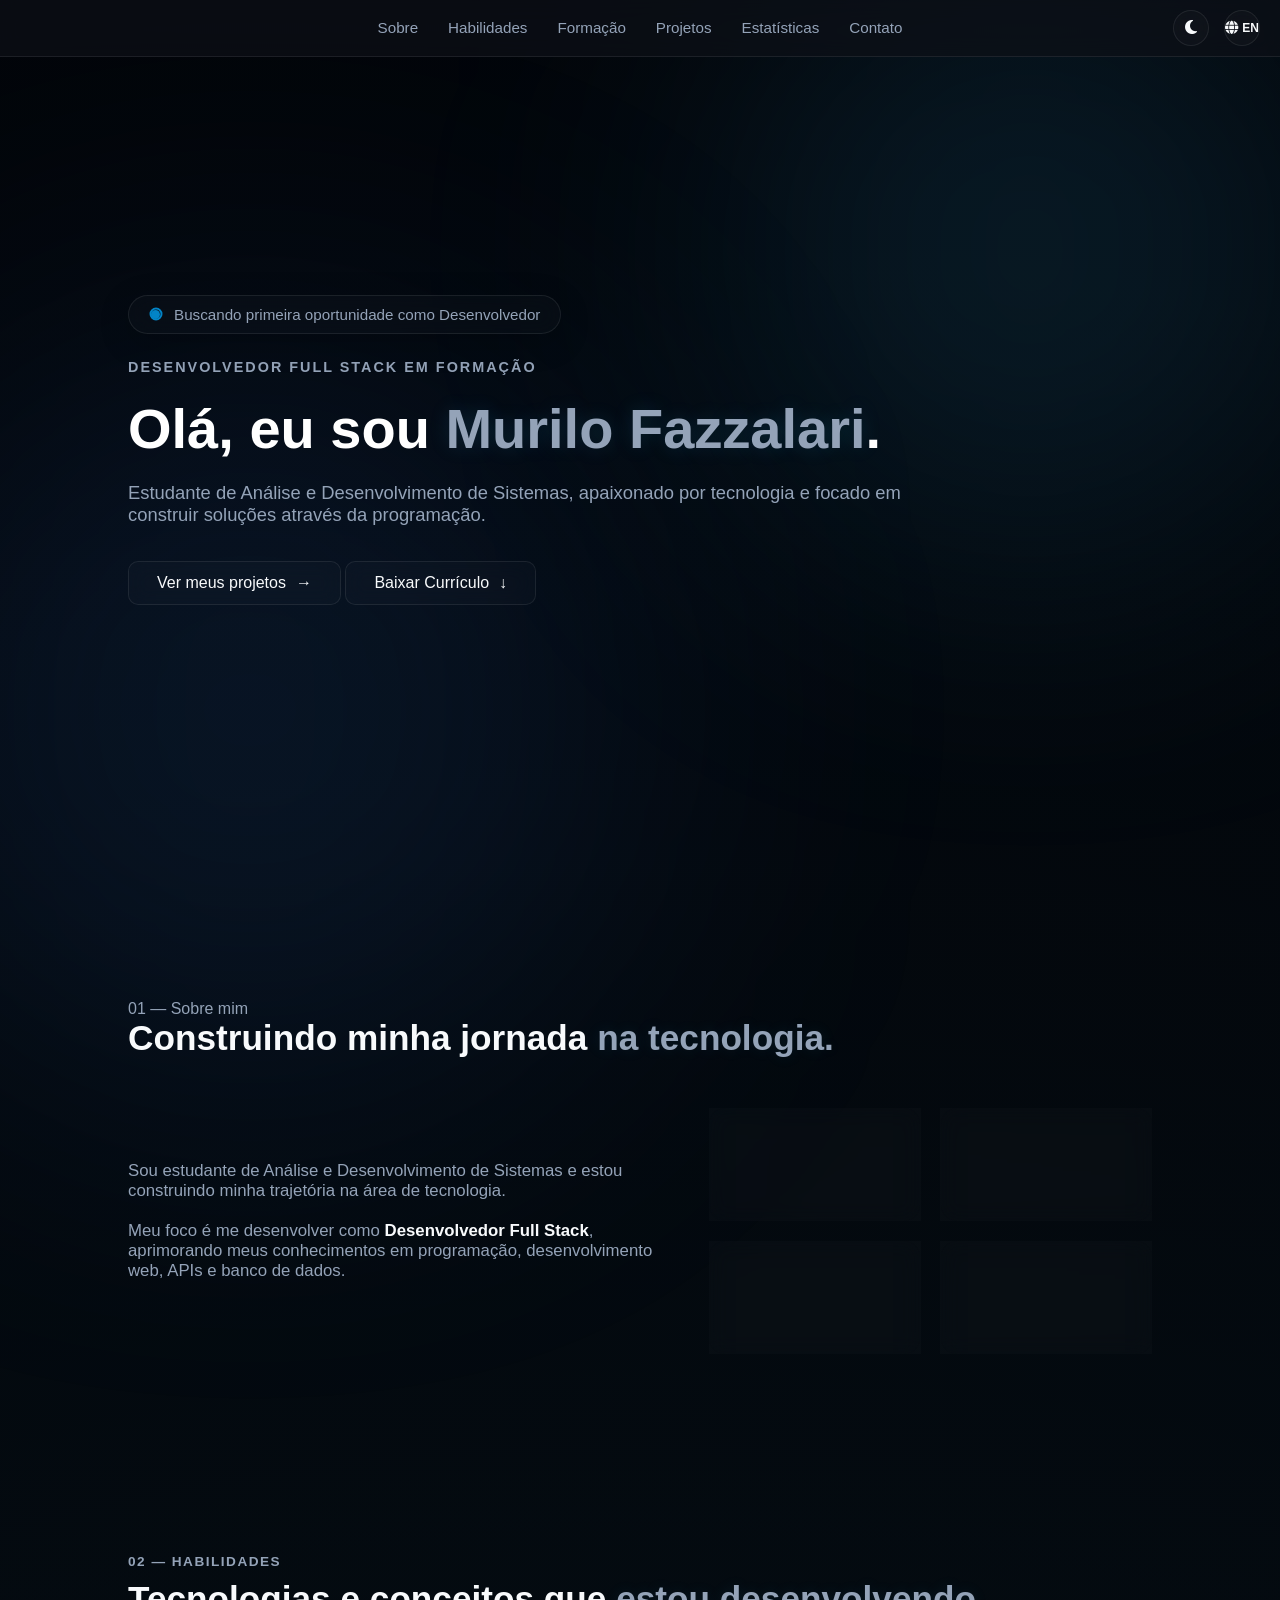
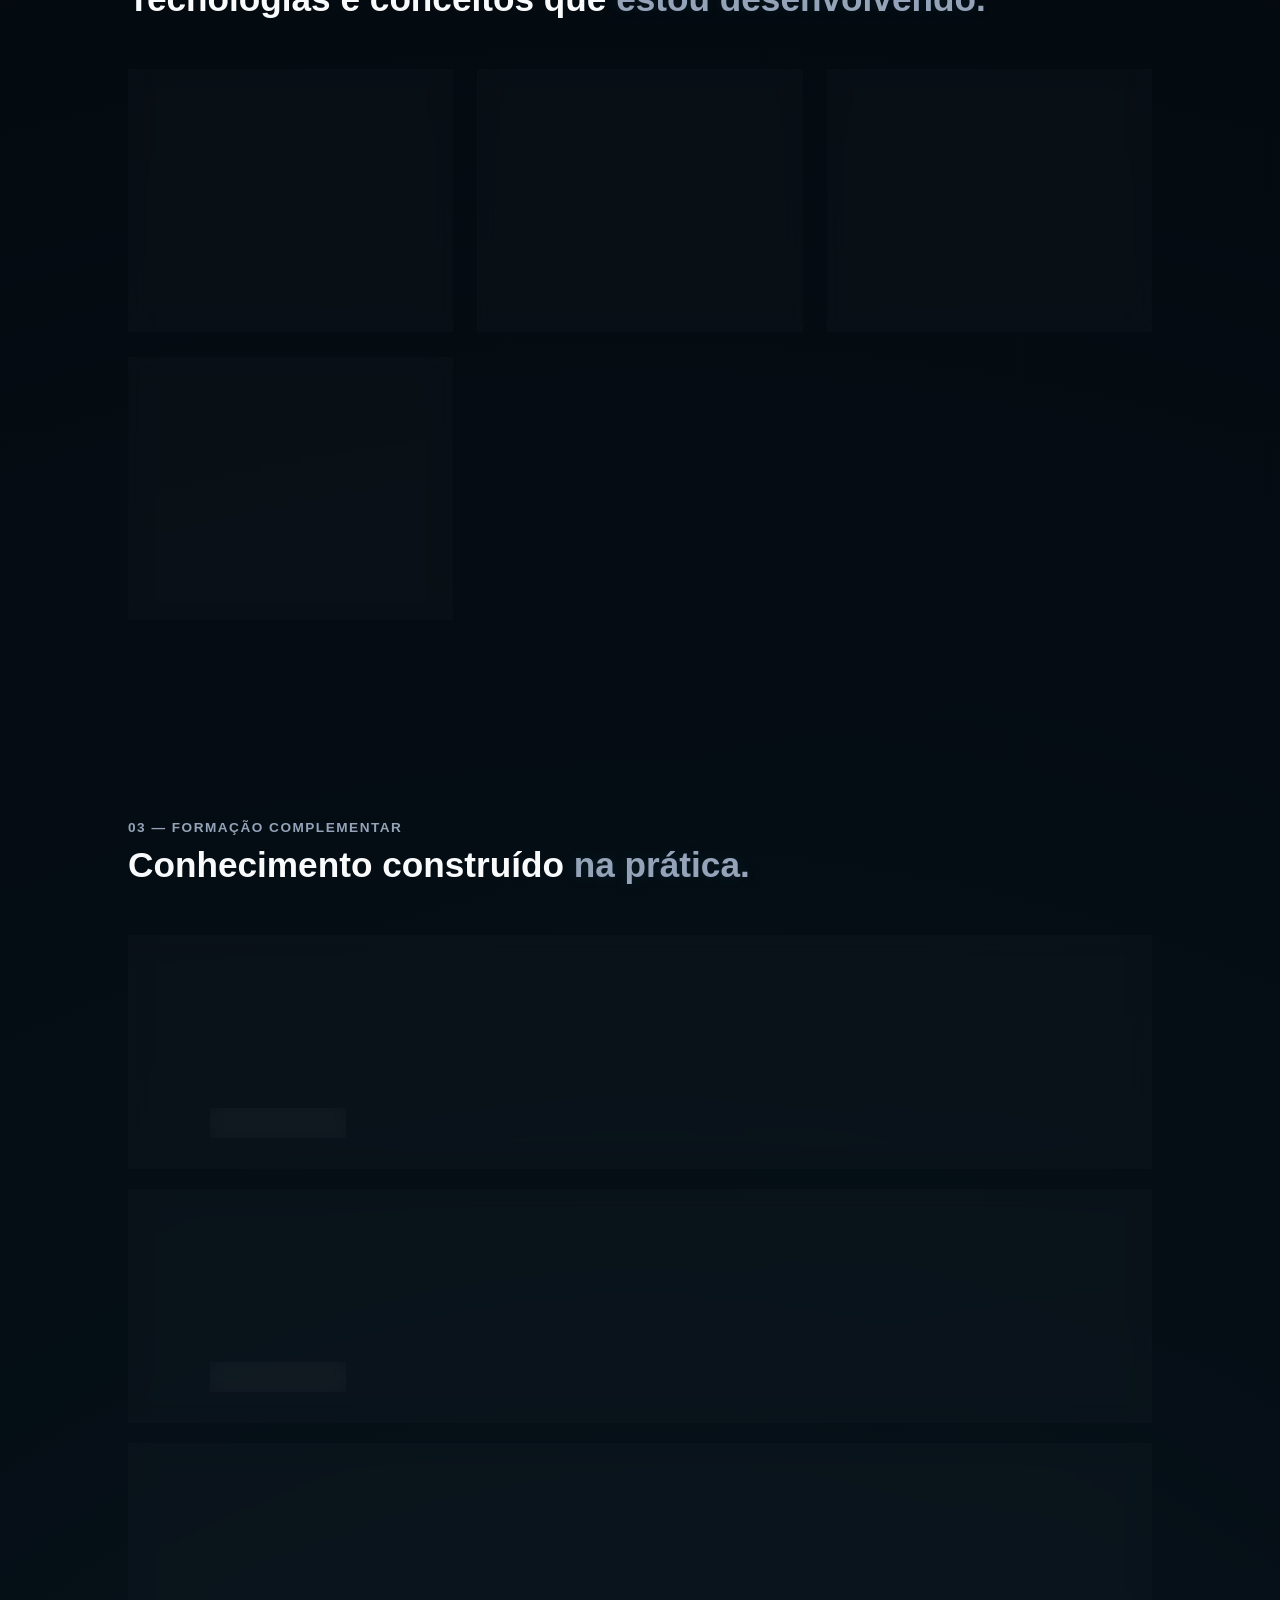
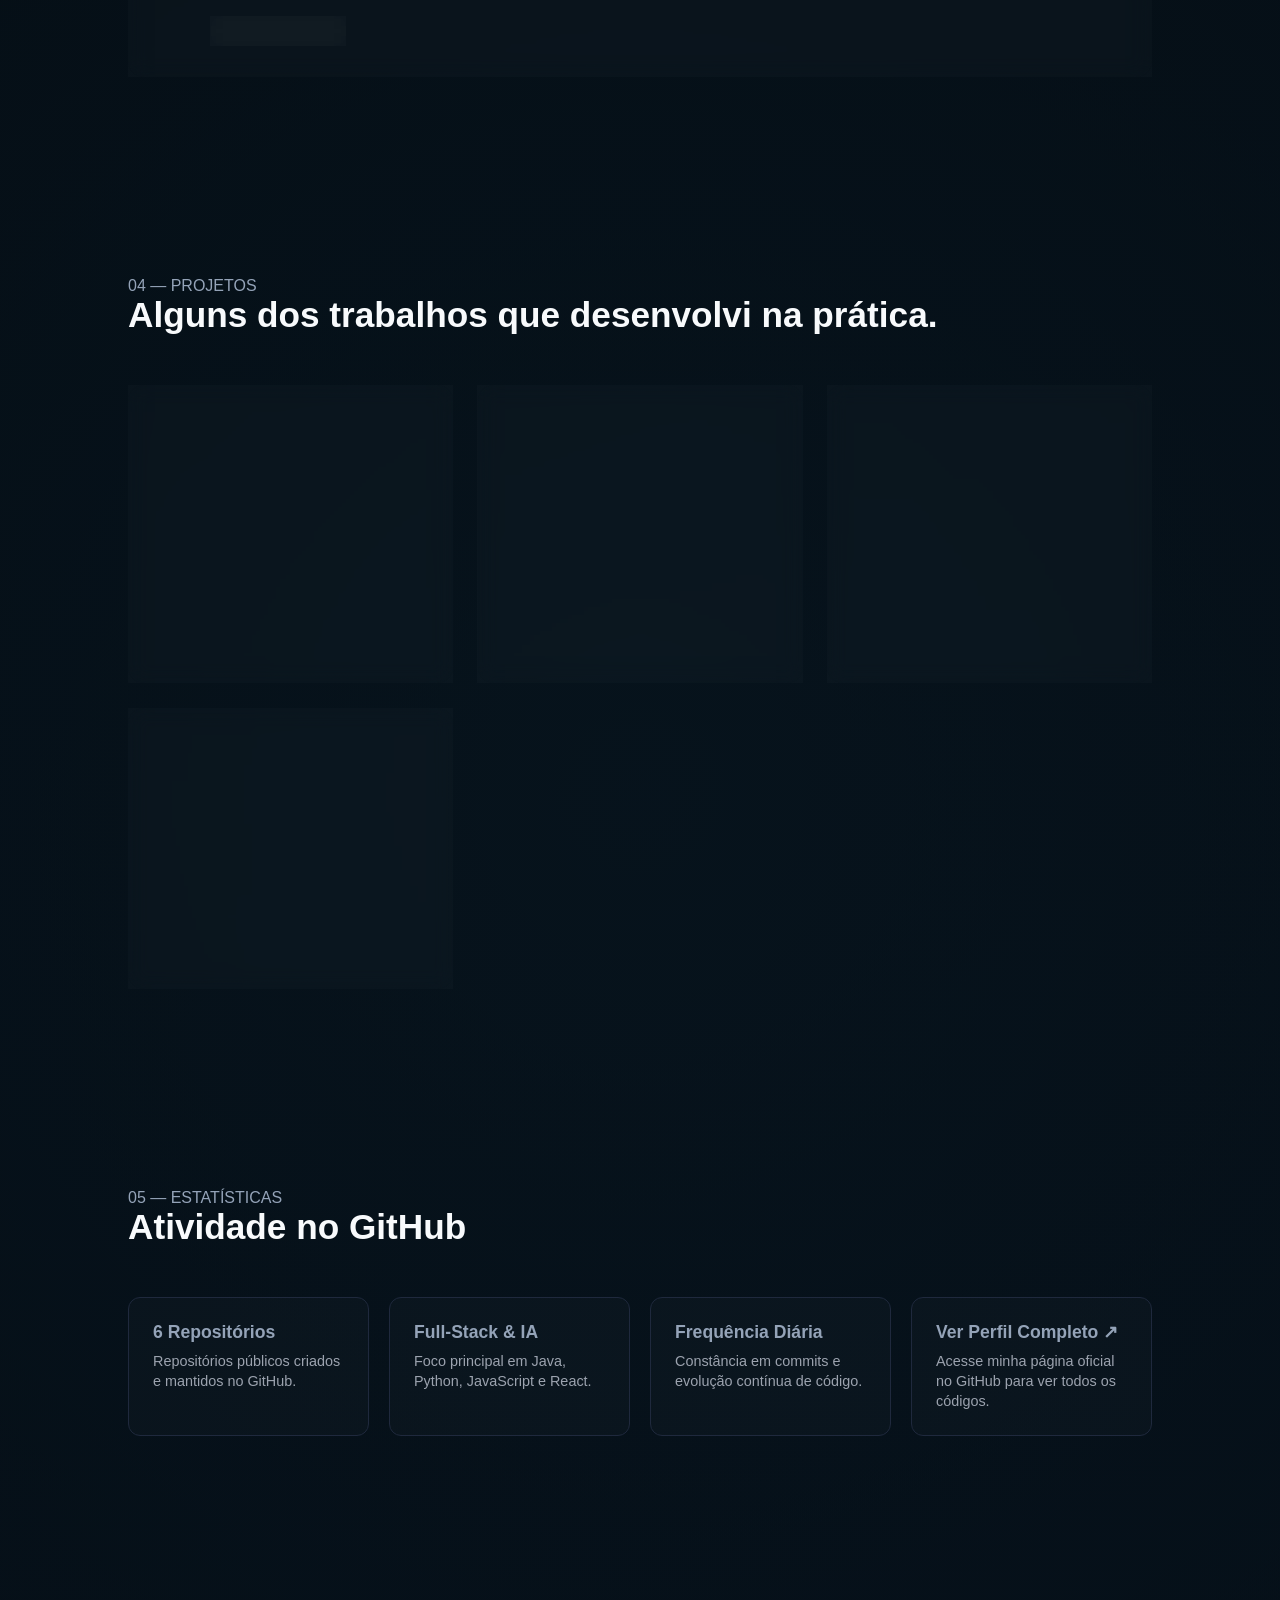
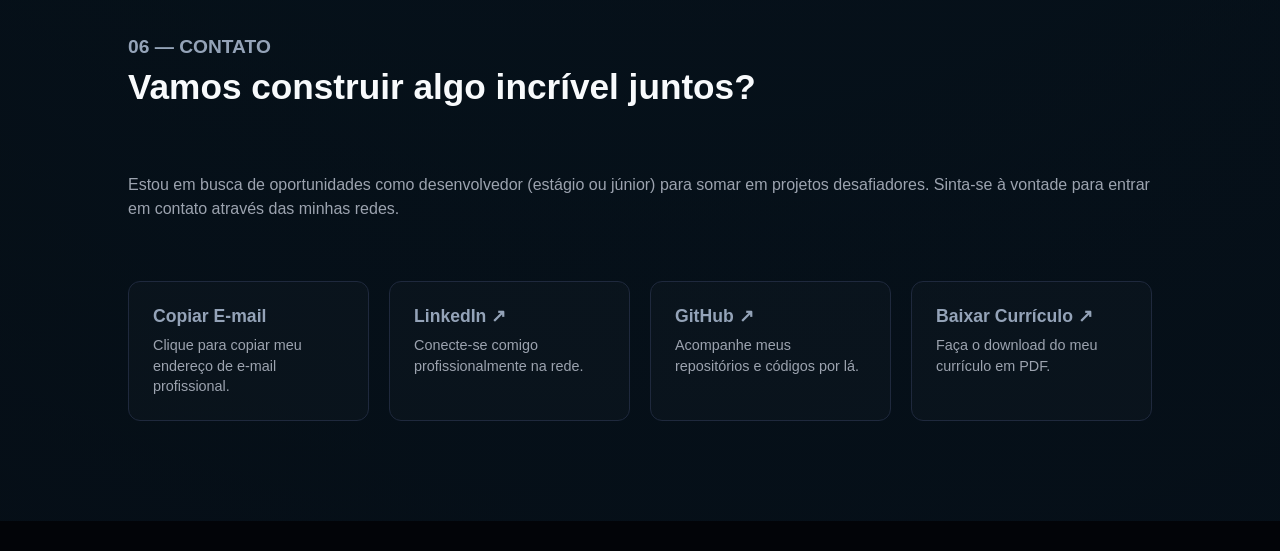
==== index.html @ bd9dcf16 "Corrige bug no link do GitHub e ajusta alinhamento dos botões no header" ====
<!DOCTYPE html>
<html lang="pt-BR">

<head>
    <meta charset="UTF-8">
    <meta name="viewport" content="width=device-width, initial-scale=1.0">
    <title>Murilo Fazzalari | Desenvolvedor Full Stack</title>
    <link rel="stylesheet" href="style.css">
    <link rel="stylesheet" href="https://cdnjs.cloudflare.com/ajax/libs/font-awesome/6.4.0/css/all.min.css">
</head>

<body>

   <header>
    <div class="header-container">
        <nav>
            <ul>
                <li><a href="#sobre">Sobre</a></li>
                <li><a href="#habilidades">Habilidades</a></li>
                <li><a href="#formacao">Formação</a></li>
                <li><a href="#projetos">Projetos</a></li>
                <li><a href="#github-stats">Estatísticas</a></li>
                <li><a href="#contato">Contato</a></li>
            </ul>
        </nav>
        
        <!-- Grupo contendo os dois botões lado a lado -->
        <div class="header-actions-right">
            <button id="theme-toggle" class="theme-toggle-btn" aria-label="Alternar Tema">
                <i class="fas fa-moon" id="theme-icon"></i>
            </button>

            <button id="lang-toggle" class="theme-toggle-btn" aria-label="Traduzir Página" title="Mudar para Inglês">
                <i class="fas fa-globe" id="lang-icon"></i>
                <span id="lang-text" style="font-size: 0.75rem; font-weight: bold; margin-left: 4px;">EN</span>
            </button>
        </div>
    </div>
</header>

    <section class="hero">
        <div class="hero-content">
            <div class="status-badge">
                <span class="status-dot"></span>
                Buscando primeira oportunidade como Desenvolvedor
            </div>
            <p class="hero-subtitle">
                DESENVOLVEDOR FULL STACK EM FORMAÇÃO
            </p>
            <h1>
                Olá, eu sou <span style="color: var(--text-color);">Murilo Fazzalari</span>.
            </h1>     
            <p class="hero-description">
                Estudante de Análise e Desenvolvimento de Sistemas,
                apaixonado por tecnologia e focado em construir
                soluções através da programação.
            </p>
            <div class="hero-actions">
                <a href="#projetos" class="btn-glass">
                    Ver meus projetos
                    <span class="arrow">→</span>
                </a>
                <a href="curriculo.pdf" target="_blank" download="Murilo_Fazzalari_Curriculo.pdf" class="btn-glass">
                    Baixar Currículo
                    <span class="arrow">↓</span>
                </a>
            </div>
        </div>
    </section>

    <section id="sobre" class="about">
        <div class="section-title">
            <span>01 — Sobre mim</span>
            <h2>Construindo minha jornada <span>na tecnologia.</span></h2>
        </div>
       
        <div class="about-grid">
            <div class="about-text">
                <p>Sou estudante de Análise e Desenvolvimento de Sistemas e estou construindo minha trajetória na área de tecnologia.</p>
                <p>Meu foco é me desenvolver como <strong>Desenvolvedor Full Stack</strong>, aprimorando meus conhecimentos em programação, desenvolvimento web, APIs e banco de dados.</p>
            </div>
           
            <div class="about-stats">
                <div class="stat-card">
                    <div class="stat-number">ADS</div>
                    <div class="stat-label">FORMAÇÃO ATUAL</div>
                </div>
                <div class="stat-card">
                    <div class="stat-number">Full Stack</div>
                    <div class="stat-label">ÁREA DE FOCO</div>
                </div>
                <div class="stat-card">
                    <div class="stat-number">Java</div>
                    <div class="stat-label">BACKEND</div>
                </div>
                <div class="stat-card">
                    <div class="stat-number">React</div>
                    <div class="stat-label">FRONTEND</div>
                </div>
            </div>
        </div>
    </section>

    <section id="habilidades" class="skills">
        <div class="section-title">
            <p>02 — HABILIDADES</p>
            <h2>
                Tecnologias e conceitos que
                <span>estou desenvolvendo.</span>
            </h2>
        </div>

        <div class="skills-grid">
            <div class="skill-card">
                <span class="skill-number">01</span>
                <h3>Backend</h3>
                <p>
                    Desenvolvimento de aplicações backend
                    utilizando Java e o ecossistema Spring.
                </p>
                <div class="skill-tags">
                    <span>Java</span>
                    <span>Spring</span>
                    <span>REST API</span>
                </div>
            </div>

            <div class="skill-card">
                <span class="skill-number">02</span>
                <h3>Frontend</h3>
                <p>
                    Desenvolvimento de interfaces web modernas
                    utilizando tecnologias fundamentais do frontend.
                </p>
                <div class="skill-tags">
                    <span>HTML</span>
                    <span>CSS</span>
                    <span>JavaScript</span>
                    <span>React</span>
                </div>
            </div>

            <div class="skill-card">
                <span class="skill-number">03</span>
                <h3>Boas práticas</h3>
                <p>
                    Conhecimentos adquiridos durante minha formação
                    em desenvolvimento de software.
                </p>
                <div class="skill-tags">
                    <span>SOLID</span>
                    <span>Clean Code</span>
                    <span>Design Patterns</span>
                </div>
            </div>

            <div class="skill-card">
                <span class="skill-number">04</span>
                <h3>Ferramentas</h3>
                <p>
                    Ferramentas utilizadas durante meus estudos
                    e desenvolvimento dos projetos.
                </p>
                <div class="skill-tags">
                    <span>IntelliJ IDEA</span>
                    <span>Git</span>
                    <span>GitHub</span>
                    <span>VS Code</span>
                    <span>Node.js</span>
                    <span>SQL Server</span>
                </div>
            </div>
        </div>
    </section>

    <section id="formacao" class="education">
        <div class="section-title">
            <p>03 — FORMAÇÃO COMPLEMENTAR</p>
            <h2>
                Conhecimento construído
                <span>na prática.</span>
            </h2>
        </div>

        <div class="education-list">
            <article class="education-card">
                <div class="education-number">01</div>
                <div class="education-content">
                    <div class="education-header">
                        <div>
                            <span class="education-institution">SENAI</span>
                            <h3>Programação em Python</h3>
                        </div>
                        <span class="education-status">Concluído</span>
                    </div>
                    <p>
                        Formação em programação utilizando Python,
                        desenvolvendo fundamentos de lógica de programação,
                        estruturas de dados e construção de soluções.
                    </p>
                    <div class="education-tags">
                        <span>Python</span>
                        <span>Lógica de Programação</span>
                        <span>Programação</span>
                    </div>
                    <div style="margin-top: 15px;">
                        <a href="Python.pdf" target="_blank" class="btn-glass" style="font-size: 0.85rem; padding: 6px 14px; display: inline-flex; align-items: center; gap: 6px;">
    Ver Certificado ↗
</a>
                    </div>
                </div>
            </article>

        
            <article class="education-card">
                <div class="education-number">02</div>
                <div class="education-content">
                    <div class="education-header">
                        <div>
                            <span class="education-institution">Santander Bootcamp 2026</span>
                            <h3>AI Java Back-end</h3>
                        </div>
                        <span class="education-status">Concluído</span>
                    </div>
                    <p>
                        Formação prática voltada ao desenvolvimento back-end
                        com Java, explorando APIs, arquitetura de software
                        e boas práticas de desenvolvimento.
                    </p>
                    <div class="education-tags">
                        <span>Java</span>
                        <span>Spring</span>
                        <span>REST API</span>
                        <span>SOLID</span>
                        <span>Clean Code</span>
                        <span>Design Patterns</span>
                    </div>
                    <div style="margin-top: 15px;">
                        <a href="Santander.pdf" target="_blank" class="btn-glass" style="font-size: 0.85rem; padding: 6px 14px; display: inline-flex; align-items: center; gap: 6px;">
    Ver Certificado ↗
</a>
                    </div>
                </div>
            </article>

            <article class="education-card">
                <div class="education-number">03</div>
                <div class="education-content">
                    <div class="education-header">
                        <div>
                            <span class="education-institution">Bootcamp Inter</span>
                            <h3>FrontEnd Developer</h3>
                        </div>
                        <span class="education-status">Concluído</span>
                    </div>
                    <p>
                        Formação prática em desenvolvimento front-end,
                        trabalhando com construção de interfaces e
                        tecnologias utilizadas no desenvolvimento web.
                    </p>
                    <div class="education-tags">
                        <span>HTML</span>
                        <span>CSS</span>
                        <span>JavaScript</span>
                        <span>React</span>
                        <span>Node.js</span>
                        <span>SQL Server</span>
                    </div>
                    <div style="margin-top: 15px;">
                        <a href="Inter.pdf" target="_blank" class="btn-glass" style="font-size: 0.85rem; padding: 6px 14px; display: inline-flex; align-items: center; gap: 6px;">
    Ver Certificado ↗
</a>
                    </div>
                </div>
            </article>
        </div>
    </section>

    <section id="projetos">
        <div class="section-title">
            <span>04 — PROJETOS</span>
            <h2>Alguns dos trabalhos que desenvolvi na prática.</h2>
        </div>

        <div class="projects-grid">
            <div class="project-card">
                <div class="project-header">
                    <span class="project-tag">Destaque</span>
                </div>
                <div>
                    <h3>Portfólio Pessoal</h3>
                    <p>Site de portfólio moderno e responsivo desenvolvido para apresentar minha trajetória, habilidades, formações e projetos de forma profissional.</p>
                </div>
                <div class="project-techs">
                    <span>HTML5</span>
                    <span>CSS3</span>
                    <span>JavaScript</span>
                </div>
            </div>

            <div class="project-card">
                <div class="project-header">
                    <span class="project-tag">Frontend</span>
                </div>
                <div>
                    <h3>Clone Netflix</h3>
                    <p>Desenvolvimento de interface inspirada na plataforma de streaming Netflix, aplicando conceitos avançados de estruturação de layout e dinamismo visual com CSS e JavaScript.</p>
                </div>
                <div class="project-techs">
                    <span>HTML</span>
                    <span>CSS</span>
                    <span>JavaScript</span>
                </div>
            </div>

            <div class="project-card">
                <div class="project-header">
                    <span class="project-tag">Fullstack / Sistema</span>
                </div>
                <div>
                    <h3>Sistema para Restaurante</h3>
                    <p>Aplicação voltada para o gerenciamento de pedidos e estruturação lógica de operações em ambiente de restaurante.</p>
                </div>
                <div class="project-techs">
                    <span>Desenvolvimento Web</span>
                    <span>Lógica</span>
                </div>
            </div>

            <div class="project-card">
                <div class="project-header">
                    <span class="project-tag">Tecnologia & Dados</span>
                </div>
                <div>
                    <h3>Orçamento Financeiro</h3>
                    <p>Projeto integrando conceitos de análise e inteligência artificial aplicados ao controle e planejamento de orçamentos financeiros.</p>
                </div>
                <div class="project-techs">
                    <span>Python</span>
                    <span>Inteligência Artificial</span>
                </div>
            </div>
        </div>
    </section>

    <div class="modal-overlay" id="meu-modal">
        <div class="modal-box">
            <span class="close-btn">&times;</span>
            <h3 class="modal-title-txt">Título do Projeto</h3>
            <p class="modal-desc-txt">Descrição do projeto...</p>
            <div class="modal-techs-txt"></div>
            <div class="modal-actions">
                <a href="#" class="link-github btn-glass primary" target="_blank">Repositório GitHub</a>
            </div>
        </div>
    </div>

    <section id="github-stats" class="projects-section">
        <div class="container">
            <div class="section-title">
                <span>05 — ESTATÍSTICAS</span>
                <h2>Atividade no GitHub</h2>
            </div>

            <div class="github-four-grid">
                <div class="github-stat-card">
                    <div>
                        <h3>6 Repositórios</h3>
                        <p>Repositórios públicos criados e mantidos no GitHub.</p>
                    </div>
                </div>

                <div class="github-stat-card">
                    <div>
                        <h3>Full-Stack & IA</h3>
                        <p>Foco principal em Java, Python, JavaScript e React.</p>
                    </div>
                </div>

                <div class="github-stat-card">
                    <div>
                        <h3>Frequência Diária</h3>
                        <p>Constância em commits e evolução contínua de código.</p>
                    </div>
                </div>

                <a href="https://github.com/mfazzalari" target="_blank" class="github-stat-card github-link-card">
                    <div>
                        <h3>Ver Perfil Completo ↗</h3>
                        <p>Acesse minha página oficial no GitHub para ver todos os códigos.</p>
                    </div>
                </a>
            </div>
        </div>
    </section>

    <section id="contato" class="projects-section">
        <div class="container">
            <div class="section-title">
                <span>06 — CONTATO</span>
                <h2>Vamos construir algo incrível juntos?</h2>
            </div>

            <p style="margin-top: 16px; margin-bottom: 30px; color: var(--text-muted, #9ca3af); font-size: 1rem; line-height: 1.5;">
                Estou em busca de oportunidades como desenvolvedor (estágio ou júnior) para somar em projetos desafiadores. Sinta-se à vontade para entrar em contato através das minhas redes.
            </p>

            <div class="github-four-grid" style="display: grid; grid-template-columns: repeat(4, 1fr); gap: 20px;">
                
                <div class="github-stat-card" id="btn-copiar" onclick="copiarEmail()" style="cursor: pointer;">
                    <div>
                        <h3>Copiar E-mail</h3>
                        <p>Clique para copiar meu endereço de e-mail profissional.</p>
                    </div>
                </div>

                <a href="https://www.linkedin.com/in/murilo-fazzalari/" target="_blank" class="github-stat-card github-link-card">
                    <div>
                        <h3>LinkedIn ↗</h3>
                        <p>Conecte-se comigo profissionalmente na rede.</p>
                    </div>
                </a>

                <a href="https://github.com/mfazzalari" target="_blank" class="github-stat-card github-link-card">
                    <div>
                        <h3>GitHub ↗</h3>
                        <p>Acompanhe meus repositórios e códigos por lá.</p>
                    </div>
                </a>

                <a href="curriculo.pdf" target="_blank" download="Murilo_Fazzalari_Curriculo.pdf" class="github-stat-card github-link-card">
                    <div>
                        <h3>Baixar Currículo ↗</h3>
                        <p>Faça o download do meu currículo em PDF.</p>
                    </div>
                </a>

            </div>
        </div>
    </section>

    <script>
        document.addEventListener("DOMContentLoaded", function () {
            // 1. Animação de aparição das seções no scroll
            const sections = document.querySelectorAll("section");
            function checkScroll() {
                const triggerBottom = window.innerHeight * 0.85;
                sections.forEach(section => {
                    const rect = section.getBoundingClientRect();
                    if (rect.top < triggerBottom && rect.bottom > 0) {
                        section.classList.add("visible");
                    } else {
                        section.classList.remove("visible");
                    }
                });
            }
            window.addEventListener("scroll", checkScroll);
            checkScroll();

            // 2. Modal de Projetos
            const cards = document.querySelectorAll(".project-card");
            const modal = document.getElementById("meu-modal");
            
            if (modal) {
                const closeBtn = modal.querySelector(".close-btn");
                const titleEl = modal.querySelector(".modal-title-txt");
                const descEl = modal.querySelector(".modal-desc-txt");
                const techsEl = modal.querySelector(".modal-techs-txt");
                const btnGithub = modal.querySelector(".link-github");

                cards.forEach(card => {
                    card.addEventListener("click", () => {
                        const cardTitle = card.querySelector("h3") ? card.querySelector("h3").innerText : "";
                        const cardDesc = card.querySelector("p") ? card.querySelector("p").innerText : "";
                        const cardTechs = card.querySelector(".project-techs") ? card.querySelector(".project-techs").innerHTML : "";

                        titleEl.innerText = cardTitle;
                        descEl.innerText = cardDesc;
                        techsEl.innerHTML = cardTechs;

                        if (cardTitle.includes("Netflix")) {
                            btnGithub.href = "https://github.com/mfazzalari/clone-netflix";
                        } else if (cardTitle.includes("Portfólio")) {
                            btnGithub.href = "https://github.com/mfazzalari/portfolio";
                        } else if (cardTitle.includes("Restaurante")) {
                            btnGithub.href = "https://github.com/mfazzalari/sistema-restaurante";
                        } else if (cardTitle.includes("Orçamento")) {
                            btnGithub.href = "https://github.com/mfazzalari/orcamento-financeiro-ia";
                        }

                        modal.classList.add("is-visible");
                        document.body.style.overflow = "hidden";
                    });
                });

                closeBtn.addEventListener("click", () => {
                    modal.classList.remove("is-visible");
                    document.body.style.overflow = "auto";
                });

                window.addEventListener("click", (e) => {
                    if (e.target === modal) {
                        modal.classList.remove("is-visible");
                        document.body.style.overflow = "auto";
                    }
                });
            }

            // 3. Menu de navegação suave (Scroll com correção para o Header Fixo e Contato)
            const menuLinks = document.querySelectorAll("header nav ul li a");
            const sectionsList = document.querySelectorAll("section");

            menuLinks.forEach(link => {
                link.addEventListener("click", function (e) {
                    const targetId = this.getAttribute("href");
                    
                    if (targetId && targetId.startsWith("#")) {
                        e.preventDefault();
                        const targetSection = document.querySelector(targetId);
                        
                        if (targetSection) {
                            if (targetId === "#contato") {
                                window.scrollTo({
                                    top: document.body.scrollHeight,
                                    behavior: "smooth"
                                });
                            } else {
                                const headerHeight = document.querySelector("header").offsetHeight || 80;
                                const elementPosition = targetSection.getBoundingClientRect().top;
                                const offsetPosition = elementPosition + window.pageYOffset - headerHeight;

                                window.scrollTo({
                                    top: offsetPosition,
                                    behavior: "smooth"
                                });
                            }
                        }
                    }
                });
            });

            // 4. Destacar item ativo no menu ao rolar a página (Com correção para o Contato)
            window.addEventListener('scroll', () => {
                let current = '';
               
                sectionsList.forEach(section => {
                    const sectionTop = section.offsetTop;
                    const sectionHeight = section.clientHeight;
                    if (window.scrollY >= (sectionTop - sectionHeight / 3)) {
                        current = section.getAttribute('id');
                    }
                });

                // Se chegou no final absoluto da página, força a ativar o contato
                if ((window.innerHeight + window.scrollY) >= document.body.offsetHeight - 20) {
                    current = 'contato';
                }

                menuLinks.forEach(link => {
                    link.classList.remove('active');
                    if (link.getAttribute('href') === `#${current}`) {
                        link.classList.add('active');
                    }
                });
            });
        });
    </script>

    <script>
        window.addEventListener('scroll', () => {
            const winScroll = document.documentElement.scrollTop;
            const height = document.documentElement.scrollHeight - document.documentElement.clientHeight;
            const scrolled = (winScroll / height) * 100;
           
            let progressBar = document.getElementById('scroll-progress');
            if (!progressBar) {
                progressBar = document.createElement('div');
                progressBar.id = 'scroll-progress';
                document.body.appendChild(progressBar);
            }
            progressBar.style.width = scrolled + '%';
        });
    </script>

    <script>
        const themeToggleBtn = document.getElementById('theme-toggle');
        const themeIcon = document.getElementById('theme-icon');
        const body = document.body;

        const savedTheme = localStorage.getItem('portfolio-theme');
        if (savedTheme === 'light') {
            body.classList.add('light-theme');
            themeIcon.classList.remove('fa-moon');
            themeIcon.classList.add('fa-sun');
        }

        themeToggleBtn.addEventListener('click', () => {
            body.classList.toggle('light-theme');
           
            if (body.classList.contains('light-theme')) {
                localStorage.setItem('portfolio-theme', 'light');
                themeIcon.classList.remove('fa-moon');
                themeIcon.classList.add('fa-sun');
            } else {
                localStorage.setItem('portfolio-theme', 'dark');
                themeIcon.classList.remove('fa-sun');
                themeIcon.classList.add('fa-moon');
            }
        });
    </script>

    <script>
        function copiarEmail() {
            const email = "murilogpfazzalari@gmail.com";
            const botao = document.getElementById("btn-copiar");
            const tituloCard = botao.querySelector("h3");
            const descCard = botao.querySelector("p");

            navigator.clipboard.writeText(email).then(() => {
                const originalTitulo = tituloCard.textContent;
                const originalDesc = descCard.textContent;

                tituloCard.textContent = "E-mail copiado! ✓";
                descCard.textContent = email;

                setTimeout(() => {
                    tituloCard.textContent = originalTitulo;
                    descCard.textContent = originalDesc;
                }, 3000);
            }).catch(err => {
                console.error("Erro ao copiar o e-mail: ", err);
            });
        }
    </script>
    <script>
    // Dicionário de tradução (Português -> Inglês e vice-versa)
    const translations = {
        // Menu
        "Sobre": "About",
        "Habilidades": "Skills",
        "Formação": "Education",
        "Projetos": "Projects",
        "Estatísticas": "Stats",
        "Contato": "Contact",

        // Hero Section
        "Buscando primeira oportunidade como Desenvolvedor": "Looking for first opportunity as a Developer",
        "DESENVOLVEDOR FULL STACK EM FORMAÇÃO": "FULL STACK DEVELOPER IN TRAINING",
        "Olá, eu sou": "Hello, I am",
        "Estudante de Análise e Desenvolvimento de Sistemas, apaixonado por tecnologia e focado em construir soluções através da programação.": "Systems Analysis and Development student, passionate about technology and focused on building solutions through programming.",
        "Ver meus projetos": "View my projects",
        "Baixar Currículo": "Download Resume",

        // Seção Sobre
        "01 — Sobre mim": "01 — About me",
        "Construindo minha jornada na tecnologia.": "Building my journey in technology.",
        "Sou estudante de Análise e Desenvolvimento de Sistemas e estou construindo minha trajetória na área de tecnologia.": "I am a Systems Analysis and Development student building my career in technology.",
        "Meu foco é me desenvolver como": "My focus is to develop as a",
        "aprimorando meus conhecimentos em programação, desenvolvimento web, APIs e banco de dados.": "improving my knowledge in programming, web development, APIs, and databases.",
        "FORMAÇÃO ATUAL": "CURRENT EDUCATION",
        "ÁREA DE FOCO": "FOCUS AREA",
        "BACKEND": "BACKEND",
        "FRONTEND": "FRONTEND",

        // Habilidades
        "02 — HABILIDADES": "02 — SKILLS",
        "Tecnologias e conceitos que estou desenvolvendo.": "Technologies and concepts I am developing.",
        "Desenvolvimento de aplicações backend utilizando Java e o ecossistema Spring.": "Backend application development using Java and the Spring ecosystem.",
        "Desenvolvimento de interfaces web modernas utilizando tecnologias fundamentais do frontend.": "Modern web interface development using fundamental frontend technologies.",
        "Conhecimentos adquiridos durante minha formação em desenvolvimento de software.": "Knowledge acquired during my software development education.",
        "Ferramentas utilizadas durante meus estudos e desenvolvimento dos projetos.": "Tools used during my studies and project development.",

        // Formação
        "03 — FORMAÇÃO COMPLEMENTAR": "03 — COMPLEMENTARY EDUCATION",
        "Conhecimento construído na prática.": "Knowledge built in practice.",
        "Programação em Python": "Python Programming",
        "Concluído": "Completed",
        "Formação em programação utilizando Python, desenvolvendo fundamentos de lógica de programação, estruturas de dados e construção de soluções.": "Programming education using Python, developing programming logic fundamentals, data structures, and solution building.",
        "Ver Certificado ↗": "View Certificate ↗",
        "Fundamentos de Inteligência Artificial e Análise de Dados": "Artificial Intelligence and Data Analysis Fundamentals",
        "Formação introdutória em fundamentos de inteligência artificial e análise de dados, ampliando conhecimentos sobre tecnologia e utilização de dados.": "Introductory education in artificial intelligence and data analysis fundamentals, expanding knowledge on technology and data usage.",
        "AI Java Back-end": "AI Java Back-end",
        "Formação prática voltada ao desenvolvimento back-end com Java, explorando APIs, arquitetura de software e boas práticas de desenvolvimento.": "Practical training focused on Java back-end development, exploring APIs, software architecture, and development best practices.",
        "FrontEnd Developer": "FrontEnd Developer",
        "Formação prática em desenvolvimento front-end, trabalhando com construção de interfaces e tecnologias utilizadas no desenvolvimento web.": "Practical training in front-end development, working with interface building and technologies used in web development.",

        // Projetos
        "04 — PROJETOS": "04 — PROJECTS",
        "Alguns dos trabalhos que desenvolvi na prática.": "Some of the works I developed in practice.",
        "Destaque": "Highlight",
        "Portfólio Pessoal": "Personal Portfolio",
        "Site de portfólio moderno e responsivo desenvolvido para apresentar minha trajetória, habilidades, formações e projetos de forma profissional.": "Modern and responsive portfolio website developed to present my journey, skills, education, and projects professionally.",
        "Clone Netflix": "Netflix Clone",
        "Desenvolvimento de interface inspirada na plataforma de streaming Netflix, aplicando conceitos avançados de estruturação de layout e dinamismo visual com CSS e JavaScript.": "Interface development inspired by the Netflix streaming platform, applying advanced layout structuring concepts and visual dynamism with CSS and JavaScript.",
        "Fullstack / Sistema": "Fullstack / System",
        "Sistema para Restaurante": "Restaurant System",
        "Aplicação voltada para o gerenciamento de pedidos e estruturação lógica de operações em ambiente de restaurante.": "Application aimed at order management and logical structuring of restaurant environment operations.",
        "Tecnologia & Dados": "Technology & Data",
        "Orçamento Financeiro": "Financial Budget",
        "Projeto integrando conceitos de análise e inteligência artificial aplicados ao controle e planejamento de orçamentos financeiros.": "Project integrating analysis and artificial intelligence concepts applied to financial budget control and planning.",
        "Repositório GitHub": "GitHub Repository",

        // Estatísticas
        "05 — ESTATÍSTICAS": "05 — STATISTICS",
        "Atividade no GitHub": "GitHub Activity",
        "Repositórios públicos criados e mantidos no GitHub.": "Public repositories created and maintained on GitHub.",
        "Foco principal em Java, Python, JavaScript e React.": "Main focus on Java, Python, JavaScript, and React.",
        "Constância em commits e evolução contínua de código.": "Commit consistency and continuous code evolution.",
        "Ver Perfil Completo ↗": "View Full Profile ↗",
        "Acesse minha página oficial no GitHub para ver todos os códigos.": "Access my official GitHub page to see all codes.",

        // Contato
        "06 — CONTATO": "06 — CONTACT",
        "Vamos construir algo incrível juntos?": "Let's build something amazing together?",
        "Estou em busca de oportunidades como desenvolvedor (estágio ou júnior) para somar em projetos desafiadores. Sinta-se à vontade para entrar em contato através das minhas redes.": "I am looking for opportunities as a developer (internship or junior) to add value to challenging projects. Feel free to get in touch through my networks.",
        "Copiar E-mail": "Copy Email",
        "Clique para copiar meu endereço de e-mail profissional.": "Click to copy my professional email address.",
        "LinkedIn ↗": "LinkedIn ↗",
        "Conecte-se comigo profissionalmente na rede.": "Connect with me professionally on the network.",
        "GitHub ↗": "GitHub ↗",
        "Acompanhe meus repositórios e códigos por lá.": "Follow my repositories and codes there.",
        "Faça o download do meu currículo em PDF.": "Download my resume in PDF."
    };

    let currentLang = 'pt';
    const langToggleBtn = document.getElementById('lang-toggle');
    const langText = document.getElementById('lang-text');

function walkTextNodes(node, translateFunc) {
    // IMPORTANTE: Se o elemento for um link (<a>), o script o ignora completamente
    if (node.nodeName === 'A') return; 

    if (node.nodeType === Node.TEXT_NODE) {
        let text = node.nodeValue.trim();
        if (text.length > 0) {
            node.nodeValue = translateFunc(node.nodeValue);
        }
    } else {
        if (node.nodeName !== 'SCRIPT' && node.nodeName !== 'STYLE') {
            for (let child of node.childNodes) {
                walkTextNodes(child, translateFunc);
            }
        }
    }
}

    langToggleBtn.addEventListener('click', () => {
        if (currentLang === 'pt') {
            // Traduzir para Inglês
            walkTextNodes(document.body, (text) => {
                let trimmed = text.trim();
                return translations[trimmed] ? text.replace(trimmed, translations[trimmed]) : text;
            });
            currentLang = 'en';
            langText.textContent = 'PT';
            langToggleBtn.title = 'Mudar para Português';
        } else {
            // Recarrega a página para voltar ao Português original perfeitamente
            location.reload();
        }
    });
</script>

</body>

</html>
---- style.css ----
/* ==========================================
   VARIÁVEIS DE TEMA (DARK / LIGHT)
   ========================================== */
:root {
    --bg-base: #020408;
    --bg-gradient: linear-gradient(rgba(2, 4, 8, 0.78), rgba(2, 4, 8, 0.78)),
                    radial-gradient(circle at 20% 30%, rgba(56, 189, 248, 0.35) 0%, transparent 45%),
                    radial-gradient(circle at 80% 70%, rgba(14, 165, 233, 0.30) 0%, transparent 45%),
                    radial-gradient(circle at 50% 50%, rgba(30, 58, 138, 0.25) 0%, transparent 65%);
    --text-color: #94a3b8;
    --text-heading: #f8fafc;
    --text-hero-span: #e2e8f0;
    --card-bg: rgba(255, 255, 255, 0.02);
    --card-bg-hover: rgba(255, 255, 255, 0.05);
    --card-border: rgba(255, 255, 255, 0.08);
    --card-border-hover: #38bdf8;
    --header-bg: rgba(13, 17, 23, 0.7);
    --header-border: rgba(255, 255, 255, 0.08);
    --modal-bg: #0d1117;
}

body.light-theme {
    --bg-base: #f1f5f9;
    --bg-gradient: linear-gradient(rgba(241, 245, 249, 0.92), rgba(241, 245, 249, 0.92)),
                    radial-gradient(circle at 20% 30%, rgba(14, 165, 233, 0.18) 0%, transparent 45%),
                    radial-gradient(circle at 80% 70%, rgba(56, 189, 248, 0.15) 0%, transparent 45%),
                    radial-gradient(circle at 50% 50%, rgba(30, 58, 138, 0.1) 0%, transparent 65%);
    --text-color: #334155;
    --text-heading: #0f172a;
    --text-hero-span: #0284c7;
    --card-bg: rgba(255, 255, 255, 0.85);
    --card-bg-hover: rgba(255, 255, 255, 1);
    --card-border: rgba(0, 0, 0, 0.12);
    --card-border-hover: #0284c7;
    --header-bg: rgba(255, 255, 255, 0.9);
    --header-border: rgba(0, 0, 0, 0.1);
    --modal-bg: #ffffff;
}

/* ==========================================
   FUNDO DINÂMICO
   ========================================== */
body {
    background-color: var(--bg-base);
    background-image: var(--bg-gradient);
    background-size: 250% 250%;
    animation: gradientLoop 14s linear infinite;
    position: relative;
    overflow-x: hidden;
    color: var(--text-color);
    min-height: 100vh;
    transition: background-color 0.4s ease, color 0.4s ease;
}

@keyframes gradientLoop {
    0% { background-position: 0% 50%; }
    50% { background-position: 100% 50%; }
    100% { background-position: 0% 50%; }
}

body::before {
    content: '';
    position: fixed;
    top: -50px;
    right: -50px;
    width: 600px;
    height: 600px;
    background: rgba(56, 189, 248, 0.12);
    filter: blur(140px);
    border-radius: 50%;
    z-index: -1;
    pointer-events: none;
}

body::after {
    content: '';
    position: fixed;
    top: 40%;
    left: -100px;
    width: 700px;
    height: 700px;
    background: rgba(59, 130, 246, 0.12);
    filter: blur(160px);
    border-radius: 50%;
    z-index: -1;
    pointer-events: none;
}

h1, h2, h3 {
    color: var(--text-heading);
    transition: color 0.4s ease;
}

/* ==========================================
   RESET & VARIÁVEIS
   ========================================== */
* {
    margin: 0;
    padding: 0;
    box-sizing: border-box;
    font-family: 'Segoe UI', Tahoma, Geneva, Verdana, sans-serif;
    scroll-behavior: smooth;
}

html {
    scroll-behavior: smooth;
}

section {
    opacity: 0;
    transform: translateY(30px);
    transition: opacity 0.8s ease-out, transform 0.8s ease-out;
    padding: 100px 10%;
}

section.visible, .reveal.active {
    opacity: 1;
    transform: translateY(0);
}

.reveal {
    opacity: 0;
    transform: translateY(30px);
    transition: opacity 0.8s ease-out, transform 0.8s ease-out;
}

/* ==========================================
   HEADER / NAVEGAÇÃO
   ========================================== */
header {
    position: fixed;
    top: 0;
    left: 0;
    width: 100%;
    background: var(--header-bg);
    backdrop-filter: blur(12px);
    -webkit-backdrop-filter: blur(12px);
    border-bottom: 1px solid var(--header-border);
    z-index: 1000;
    transition: background 0.4s ease, border-color 0.4s ease;
}

.header-container {
    display: flex;
    justify-content: space-between;
    align-items: center;
    max-width: 1400px;
    margin: 0 auto;
    padding: 0 30px;
    position: relative;
}

header nav {
    position: absolute;
    left: 50%;
    transform: translateX(-50%);
}

header nav ul {
    display: flex;
    justify-content: center;
    list-style: none;
    gap: 30px;
    padding: 20px 0;
}

header nav ul li a {
    color: var(--text-color);
    text-decoration: none;
    font-weight: 500;
    font-size: 0.95rem;
    transition: color 0.3s ease, text-shadow 0.3s ease;
}

header nav ul li a:hover {
    color: var(--text-heading);
    text-shadow: 0 0 10px rgba(56, 189, 248, 0.4);
}

header nav ul li a.active {
    color: var(--text-heading);
    position: relative;
}

header nav ul li a.active::after {
    content: '';
    position: absolute;
    bottom: -4px;
    left: 0;
    width: 100%;
    height: 2px;
    background-color: #38bdf8;
    border-radius: 2px;
}

.theme-toggle-btn {
    background: var(--card-bg);
    border: 1px solid var(--card-border);
    color: var(--text-heading);
    width: 40px;
    height: 40px;
    border-radius: 50%;
    display: flex;
    align-items: center;
    justify-content: center;
    cursor: pointer;
    backdrop-filter: blur(10px);
    -webkit-backdrop-filter: blur(10px);
    transition: all 0.3s ease;
    margin-left: auto;
}

.theme-toggle-btn:hover {
    border-color: var(--card-border-hover);
    box-shadow: 0 0 15px rgba(56, 189, 248, 0.2);
    transform: scale(1.05);
}

/* ==========================================
   HERO SECTION
   ========================================== */
.hero {
    min-height: 100vh;
    display: flex;
    align-items: center;
    justify-content: flex-start;
}

.hero-content {
    max-width: 800px;
}

.hero-subtitle {
    color: var(--text-color);
    font-size: 0.9rem;
    font-weight: 600;
    letter-spacing: 2px;
    margin-bottom: 20px;
}

.hero h1 {
    font-size: 3.5rem;
    line-height: 1.2;
    margin-bottom: 20px;
}

.hero h1 span {
    color: var(--text-hero-span);
    text-shadow: 0 0 20px rgba(56, 189, 248, 0.15);
}

.hero-description {
    font-size: 1.15rem;
    margin-bottom: 35px;
    color: var(--text-color);
}

/* ==========================================
   BOTÕES E ELEMENTOS COM EFEITO VIDRO
   ========================================== */
.btn-glass {
    display: inline-flex;
    align-items: center;
    gap: 10px;
    padding: 12px 28px;
    background: var(--card-bg);
    border: 1px solid var(--card-border);
    backdrop-filter: blur(10px);
    -webkit-backdrop-filter: blur(10px);
    color: var(--text-heading);
    text-decoration: none;
    border-radius: 10px;
    font-weight: 500;
    transition: all 0.3s ease;
}

.btn-glass:hover {
    background: var(--card-bg-hover);
    border-color: var(--card-border-hover);
    box-shadow: 0 0 15px rgba(56, 189, 248, 0.2);
    transform: translateY(-2px);
}

.btn-glass.primary {
    background: rgba(56, 189, 248, 0.9);
    color: #0b0f19;
    border: none;
    font-weight: 600;
}

.btn-glass.primary:hover {
    background: #38bdf8;
    box-shadow: 0 0 20px rgba(56, 189, 248, 0.4);
}

/* ==========================================
   TÍTULOS DE SEÇÕES
   ========================================== */
.section-title {
    margin-bottom: 50px;
}

.section-title p {
    color: var(--text-color);
    font-size: 0.85rem;
    font-weight: 600;
    letter-spacing: 1.5px;
    margin-bottom: 10px;
}

.section-title h2 {
    font-size: 2.2rem;
}

.section-title h2 span {
    color: var(--text-color);
    text-shadow: 0 0 15px rgba(56, 189, 248, 0.1);
}

/* ==========================================
   CARDS / "BOLHAS" GERAIS
   ========================================== */
.stat-card, 
.skill-card, 
.skills-card,
.tech-card,
.education-card, 
.project-card,
.card {
    background: var(--card-bg);
    border: 1px solid var(--card-border);
    backdrop-filter: blur(10px);
    -webkit-backdrop-filter: blur(10px);
    border-radius: 16px;
    transition: transform 0.3s ease, border-color 0.3s ease, box-shadow 0.3s ease, background 0.3s ease;
}

.stat-card:hover, 
.skill-card:hover, 
.skills-card:hover,
.tech-card:hover,
.education-card:hover, 
.project-card:hover,
.card:hover {
    transform: translateY(-5px);
    background: var(--card-bg-hover);
    border-color: var(--card-border-hover);
    box-shadow: 0 12px 30px rgba(0, 0, 0, 0.1), 0 0 15px rgba(56, 189, 248, 0.15);
}

/* ==========================================
   SOBRE MIM (ABOUT)
   ========================================== */
.about-grid {
    display: grid;
    grid-template-columns: 1.2fr 1fr;
    gap: 50px;
    align-items: center;
}

.about-text p {
    margin-bottom: 20px;
    font-size: 1.05rem;
    color: var(--text-color);
}

.about-text strong {
    color: var(--text-heading);
}

.about-stats {
    display: grid;
    grid-template-columns: repeat(2, 1fr);
    gap: 20px;
}

.stat-card {
    padding: 25px;
    text-align: center;
}

.stat-number {
    font-size: 1.5rem;
    font-weight: 700;
    color: var(--text-heading);
    margin-bottom: 5px;
}

.stat-label {
    font-size: 0.75rem;
    letter-spacing: 1px;
    color: var(--text-color);
}

/* ==========================================
   HABILIDADES (SKILLS)
   ========================================== */
.skills-grid {
    display: grid;
    grid-template-columns: repeat(auto-fit, minmax(250px, 1fr));
    gap: 25px;
}

.skill-card {
    padding: 30px;
    position: relative;
}

.skill-number {
    font-size: 1.2rem;
    font-weight: 700;
    color: var(--text-color);
    opacity: 0.7;
    margin-bottom: 15px;
    display: block;
}

.skill-card h3 {
    font-size: 1.25rem;
    margin-bottom: 10px;
}

.skill-card p {
    font-size: 0.95rem;
    margin-bottom: 20px;
    color: var(--text-color);
}

.skill-tags span, .project-techs span, .education-tags span {
    background: var(--card-bg);
    color: var(--text-heading);
    font-size: 0.75rem;
    padding: 5px 12px;
    border-radius: 6px;
    border: 1px solid var(--card-border);
}

.skill-tags, .project-techs, .education-tags {
    display: flex;
    flex-wrap: wrap;
    gap: 8px;
}

/* ==========================================
   FORMAÇÃO (EDUCATION)
   ========================================== */
.education-list {
    display: flex;
    flex-direction: column;
    gap: 20px;
}

.education-card {
    padding: 30px;
    display: flex;
    gap: 25px;
    align-items: flex-start;
}

.education-number {
    font-size: 1.5rem;
    font-weight: 700;
    color: var(--text-color);
    opacity: 0.7;
}

.education-content {
    width: 100%;
}

.education-header {
    display: flex;
    justify-content: space-between;
    align-items: flex-start;
    margin-bottom: 12px;
}

.education-institution {
    font-size: 0.8rem;
    color: var(--text-color);
    text-transform: uppercase;
    letter-spacing: 1px;
    font-weight: 600;
}

.education-header h3 {
    font-size: 1.2rem;
}

.education-status {
    background: var(--card-bg);
    color: var(--text-heading);
    font-size: 0.75rem;
    padding: 4px 12px;
    border-radius: 20px;
    border: 1px solid var(--card-border);
}

.education-content > p {
    font-size: 0.95rem;
    margin-bottom: 15px;
    color: var(--text-color);
}

/* ==========================================
   PROJETOS (PROJECTS)
   ========================================== */
.projects-grid {
    display: grid;
    grid-template-columns: repeat(auto-fit, minmax(280px, 1fr));
    gap: 25px;
    width: 100%;
}

.project-card {
    background: var(--card-bg);
    border: 1px solid var(--card-border);
    backdrop-filter: blur(10px);
    border-radius: 16px;
    padding: 30px;
    display: flex;
    flex-direction: column;
    justify-content: space-between;
    position: relative;
    overflow: hidden;
    cursor: pointer;
    transition: all 0.3s ease;
}

.project-card.hidden {
    opacity: 0;
    transform: scale(0.9);
    pointer-events: none;
    display: none;
}

.project-header {
    display: flex;
    justify-content: space-between;
    align-items: center;
    margin-bottom: 20px;
}

.project-tag {
    font-size: 0.75rem;
    color: var(--text-color);
    background: var(--card-bg);
    padding: 4px 10px;
    border-radius: 6px;
    border: 1px solid var(--card-border);
}

.project-links a {
    color: var(--text-color);
    text-decoration: none;
    font-size: 0.9rem;
    font-weight: 500;
    transition: color 0.3s;
}

.project-links a:hover {
    color: #38bdf8;
    text-shadow: 0 0 8px rgba(56, 189, 248, 0.5);
}

.project-card h3 {
    font-size: 1.3rem;
    margin-bottom: 12px;
}

.project-card p {
    font-size: 0.95rem;
    margin-bottom: 25px;
    color: var(--text-color);
}

.project-techs {
    display: flex;
    flex-wrap: wrap;
    gap: 8px;
    margin-top: 20px;
}

.project-techs span {
    background: rgba(255, 255, 255, 0.03);
    color: #f8fafc;
    font-size: 0.75rem;
    padding: 5px 12px;
    border-radius: 6px;
    border: 1px solid rgba(255, 255, 255, 0.08);
}

/* ==========================================
   CONTATO (CONTACT) - CORREÇÃO DE ALINHAMENTO
   ========================================== */
#contato {
    width: 100%;
    max-width: 100%;
    padding: 100px 10%; /* Mantém o mesmo padding lateral padrão das outras seções */
    margin: 0 auto;
}

#contato .container {
    width: 100%;
    max-width: 100%;
    margin: 0 auto;
    padding: 0 !important;
    display: flex;
    flex-direction: column;
    align-items: flex-start;
    text-align: left;
}

.contact-content {
    max-width: 700px;
}

.contact-content p,
.contact-description {
    font-size: 1rem;
    color: var(--text-muted, #9ca3af);
    margin-bottom: 20px;
    line-height: 1.6;
}

#contato .section-title {
    width: 100%;
    text-align: left !important;
    margin-left: 0 !important;
    padding-left: 0 !important;
}

.contact-buttons {
    display: flex;
    flex-wrap: wrap;
    gap: 15px;
    justify-content: flex-start !important;
}

/* ==========================================
   BARRA DE PROGRESSO DE SCROLL
   ========================================== */
#scroll-progress {
    position: fixed;
    top: 0;
    left: 0;
    height: 3px;
    background: linear-gradient(to right, #38bdf8, #818cf8);
    width: 0%;
    z-index: 1000;
    transition: width 0.1s ease-out;
}

/* ==========================================
   FILTROS DE PROJETOS
   ========================================== */
.project-filters {
    display: flex;
    gap: 12px;
    margin-bottom: 30px;
    flex-wrap: wrap;
}

.filter-btn {
    background: var(--card-bg);
    border: 1px solid var(--card-border);
    color: var(--text-color);
    padding: 8px 18px;
    border-radius: 20px;
    cursor: pointer;
    font-size: 0.85rem;
    font-weight: 500;
    transition: all 0.3s ease;
}

.filter-btn:hover, .filter-btn.active {
    background: rgba(56, 189, 248, 0.15);
    border-color: rgba(56, 189, 248, 0.5);
    color: var(--text-heading);
    box-shadow: 0 0 15px rgba(56, 189, 248, 0.2);
}

/* ==========================================
   BADGE DE DISPONIBILIDADE E RADAR MAIS FORTE
   ========================================== */
.hero .status-badge,
header + .status-badge,
.hero-content .status-badge {
    display: inline-flex !important;
    align-items: center !important;
    width: fit-content !important;
    gap: 14px !important;
    padding: 10px 20px !important;
    background: var(--card-bg, rgba(255, 255, 255, 0.03)) !important;
    backdrop-filter: blur(12px) !important;
    -webkit-backdrop-filter: blur(12px) !important;
    border: 1px solid var(--card-border, rgba(255, 255, 255, 0.08)) !important;
    border-radius: 50px !important;
    font-size: 0.95rem !important;
    color: var(--text-color, #fff) !important;
    margin-bottom: 25px !important;
    box-shadow: 0 8px 32px 0 rgba(0, 0, 0, 0.2) !important;
}

/* Ponto central do radar ajustado para 9px */
.hero .status-badge .status-dot,
header + .status-badge .status-dot,
.hero-content .status-badge .status-dot {
    position: relative !important;
    width: 9px !important;
    height: 9px !important;
    background-color: #0284c7 !important;
    border-radius: 50% !important;
    display: inline-flex !important;
    align-items: center !important;
    justify-content: center !important;
    flex-shrink: 0 !important;
    margin-left: 2px !important;
}

/* Onda mantendo o alinhamento central */
.hero .status-badge .status-dot::before,
header + .status-badge .status-dot::before,
.hero-content .status-badge .status-dot::before {
    content: '' !important;
    position: absolute !important;
    top: 50% !important;
    left: 50% !important;
    transform: translate(-50%, -50%) !important;
    width: 9px !important;
    height: 9px !important;
    border: 2px solid #0284c7 !important;
    border-radius: 50% !important;
    animation: radar-wave-long 2.2s infinite cubic-bezier(0.1, 0.5, 0.3, 1) !important;
}

@keyframes radar-wave-long {
    0% {
        transform: translate(-50%, -50%) scale(1);
        opacity: 1;
        border-color: rgba(2, 132, 199, 0.9);
    }
    100% {
        transform: translate(-20%, -20%) scale(2);
        opacity: 0;
        border-color: rgba(2, 132, 199, 0);
    }
}

.status-badge {
    animation: pílula-radar 2s infinite;
}

/* ==========================================
   JANELA MODAL / POP-UP
   ========================================== */
.modal, 
.modal-overlay,
#project-modal,
.modal-content,
.modal-box {
    display: none !important;
    visibility: hidden !important;
    opacity: 0 !important;
    pointer-events: none !important;
}

.modal.active,
.modal-overlay.is-visible,
#project-modal.active,
#project-modal.is-visible {
    position: fixed !important;
    top: 0 !important;
    left: 0 !important;
    width: 100vw !important;
    height: 100vh !important;
    background: rgba(2, 4, 8, 0.85) !important;
    backdrop-filter: blur(8px) !important;
    -webkit-backdrop-filter: blur(8px) !important;
    z-index: 99999 !important;
    display: flex !important;
    justify-content: center !important;
    align-items: center !important;
    visibility: visible !important;
    opacity: 1 !important;
    pointer-events: auto !important;
}

.modal.active .modal-content,
.modal.active .modal-box,
.modal-overlay.is-visible .modal-box,
#project-modal.active .modal-content,
#project-modal.active .modal-box {
    display: block !important;
    visibility: visible !important;
    opacity: 1 !important;
    pointer-events: auto !important;
    background: var(--modal-bg, #0d1117) !important;
    border: 1px solid rgba(255, 255, 255, 0.1) !important;
    padding: 40px !important;
    border-radius: 16px !important;
    width: 90% !important;
    max-width: 600px !important;
    position: relative !important;
    box-shadow: 0 25px 50px rgba(0, 0, 0, 0.6) !important;
    transform: translateY(0);
    transition: transform 0.3s ease;
}

.close,
.close-modal,
.close-btn {
    position: absolute !important;
    top: 15px !important;
    right: 20px !important;
    font-size: 1.8rem !important;
    color: var(--text-color, #94a3b8) !important;
    cursor: pointer !important;
    font-weight: bold !important;
    transition: color 0.3s;
}

.close:hover,
.close-modal:hover,
.close-btn:hover {
    color: #38bdf8 !important;
}

.modal-content h2, 
.modal-content h3,
.modal-box h3 {
    color: var(--text-heading, #f8fafc) !important;
    margin-bottom: 15px !important;
    font-size: 1.6rem !important;
}

.modal-content p,
.modal-box p {
    color: var(--text-color, #94a3b8) !important;
    margin-bottom: 20px !important;
    line-height: 1.6 !important;
}

.modal-techs,
.modal-techs-txt {
    display: flex !important;
    flex-wrap: wrap !important;
    gap: 8px !important;
    margin-bottom: 25px !important;
}

.modal-techs span,
.modal-techs-txt span {
    background: rgba(255, 255, 255, 0.03) !important;
    color: #f8fafc !important;
    font-size: 0.75rem !important;
    padding: 5px 12px !important;
    border-radius: 6px !important;
    border: 1px solid rgba(255, 255, 255, 0.08) !important;
}

.modal-buttons,
.modal-actions {
    display: flex !important;
    gap: 15px !important;
}

.modal-buttons a,
.modal-actions a,
.modal-content a, 
.modal-content button {
    display: inline-block !important;
    background: #38bdf8 !important;
    color: #020408 !important;
    padding: 10px 24px !important;
    border-radius: 8px !important;
    text-decoration: none !important;
    font-weight: 600 !important;
    transition: background 0.3s ease !important;
}

.modal-buttons a:hover,
.modal-actions a:hover,
.modal-content a:hover, 
.modal-content button:hover {
    background: #0284c7 !important;
    color: #ffffff !important;
}

.modal.active:has(h3:is(:contains("Sistema para Restaurante"), :contains("Orçamento Financeiro"))) .modal-buttons a:nth-child(2),
.modal.active:has(h3:is(:contains("Sistema para Restaurante"), :contains("Orçamento Financeiro"))) .modal-actions a:nth-child(2),
.modal.active:has(h3:is(:contains("Sistema para Restaurante"), :contains("Orçamento Financeiro"))) .modal-content a:nth-child(2) {
    display: none !important;
}

#modal-restaurante .btn-glass.secondary,
#modal-ia .btn-glass.secondary {
    display: none !important;
}

#modal-restaurante a.btn-glass.secondary,
#modal-ia a.btn-glass.secondary,
#modal-restaurante ~ * .btn-glass.secondary,
#modal-ia ~ * .btn-glass.secondary {
    display: none !important;
    visibility: hidden !important;
    opacity: 0 !important;
    pointer-events: none !important;
}

body.light-theme h1,
body.light-theme .hero h1,
.hero-content h1 {
    color: #000000 !important;
}

body:not(.light-theme) h1,
body.dark-theme h1 {
    color: #ffffff !important;
}

/* ==========================================
   SEÇÃO DO GITHUB
   ========================================== */
.github-stats-section {
    padding: 80px 0;
}

.github-cards-grid {
    display: grid;
    grid-template-columns: repeat(auto-fit, minmax(320px, 1fr));
    gap: 24px;
    margin-bottom: 24px;
}

.github-card, 
.github-contribution-card {
    background: var(--card-bg, rgba(255, 255, 255, 0.03));
    backdrop-filter: blur(12px);
    -webkit-backdrop-filter: blur(12px);
    border: 1px solid var(--card-border, rgba(255, 255, 255, 0.08));
    border-radius: 16px;
    padding: 20px;
    display: flex;
    align-items: center;
    justify-content: center;
    box-shadow: 0 8px 32px 0 rgba(0, 0, 0, 0.2);
    transition: transform 0.3s ease, border-color 0.3s ease;
}

.github-card:hover, 
.github-contribution-card:hover {
    transform: translateY(-4px);
    border-color: rgba(2, 132, 199, 0.4);
}

.github-card img, 
.github-contribution-card img {
    width: 100%;
    max-width: 100%;
    height: auto;
}

.github-contribution-card {
    width: 100%;
}

.github-native-grid {
    display: grid;
    grid-template-columns: repeat(auto-fit, minmax(220px, 1fr));
    gap: 20px;
    margin-top: 30px;
}

.stat-box {
    background: var(--card-bg, rgba(255, 255, 255, 0.03));
    backdrop-filter: blur(12px);
    -webkit-backdrop-filter: blur(12px);
    border: 1px solid var(--card-border, rgba(255, 255, 255, 0.08));
    border-radius: 16px;
    padding: 30px 20px;
    text-align: center;
    box-shadow: 0 8px 32px 0 rgba(0, 0, 0, 0.2);
    transition: transform 0.3s ease, border-color 0.3s ease;
    display: flex;
    flex-direction: column;
    justify-content: center;
    align-items: center;
}

.stat-box:hover {
    transform: translateY(-4px);
    border-color: rgba(2, 132, 199, 0.4);
}

.stat-number {
    font-size: 2rem;
    font-weight: 700;
    color: #ffffff;
    margin-bottom: 8px;
}

.stat-label {
    font-size: 0.9rem;
    color: var(--text-color, #94a3b8);
}

.stat-link-btn {
    color: var(--text-color, #fff);
    text-decoration: none;
    font-weight: 600;
    transition: color 0.2s;
}

.stat-link-btn:hover {
    color: #ffffff;
}

#github-stats .projects-grid {
    display: grid !important;
    grid-template-columns: repeat(4, minmax(0, 1fr)) !important;
    gap: 24px !important;
    max-width: 100% !important;
    width: 100% !important;
}

@media (max-width: 1200px) {
    #github-stats .projects-grid {
        grid-template-columns: repeat(2, minmax(0, 1fr)) !important;
    }
}

@media (max-width: 768px) {
    #github-stats .projects-grid {
        grid-template-columns: 1fr !important;
    }
}

.github-row-grid {
    display: grid !important;
    grid-template-columns: repeat(4, 1fr) !important;
    gap: 24px !important;
    width: 100% !important;
    margin-top: 30px;
}

.github-stat-card {
    background: var(--card-bg, #111625);
    border: 1px solid var(--border-color, #1f293d);
    border-radius: 12px;
    padding: 24px;
    text-decoration: none;
    color: inherit;
    display: flex;
    flex-direction: column;
    justify-content: space-between;
    transition: transform 0.2s ease, border-color 0.2s ease;
}

.github-stat-card:hover {
    transform: translateY(-4px);
    border-color: var(--primary-color, #0ea5e9);
}

.github-stat-card h3 {
    font-size: 1.1rem;
    font-weight: 600;
    color: var(--text-color, #f3f4f6);
    margin-bottom: 8px;
    font-family: inherit; /* Herda a mesma fonte principal do site */
}

.github-stat-card p {
    font-size: 0.9rem;
    color: var(--text-muted, #9ca3af);
    line-height: 1.4;
    font-family: inherit; /* Herda a mesma fonte principal do site */
}

@media (max-width: 1024px) {
    .github-row-grid {
        grid-template-columns: repeat(2, 1fr) !important;
    }
}

@media (max-width: 640px) {
    .github-row-grid {
        grid-template-columns: 1fr !important;
    }
}

.github-four-grid {
    display: grid;
    grid-template-columns: repeat(auto-fit, minmax(220px, 1fr));
    gap: 20px;
    margin-top: 30px;
}

@media (max-width: 1024px) {
    .github-four-grid {
        grid-template-columns: repeat(2, 1fr) !important;
    }
}

@media (max-width: 640px) {
    .github-four-grid {
        grid-template-columns: 1fr !important;
    }
}

#contato .section-title span,
#contato .section-tag,
section#contato > div > div > span:first-child {
    font-size: 1.2rem !important;
    font-weight: 800 !important;
    display: inline-block;
    margin-bottom: 9px;
}

body.light-theme #sobre .project-card *,
body.light-mode #sobre .project-card *,
body.light-theme #sobre [class*="card"] *,
body.light-mode #sobre [class*="card"] * {
    color: #111827 !important;
}

[data-theme="light"] #sobre .project-card *,
[data-theme="light"] #sobre [class*="card"] * {
    color: #111827 !important;
}

#theme-toggle,
.theme-toggle,
.theme-btn,
header button {
    width: 36px !important;
    height: 36px !important;
    min-width: 36px !important;
    min-height: 36px !important;
    padding: 0 !important;
    display: flex !important;
    align-items: center !important;
    justify-content: center !important;
}

#theme-toggle svg,
.theme-toggle svg,
.theme-btn svg,
header button svg,
#theme-toggle i,
.theme-toggle i {
    width: 18px !important;
    height: 18px !important;
    font-size: 16px !important;
}

.contact-buttons a,
.contact-buttons button {
    display: inline-flex !important;
    align-items: center !important;
    justify-content: center !important;
    gap: 8px !important;
    padding: 14px 24px !important;
    border-radius: 12px !important;
    background: rgba(255, 255, 255, 0.03) !important;
    backdrop-filter: blur(12px) !important;
    -webkit-backdrop-filter: blur(12px) !important;
    border: 1px solid rgba(255, 255, 255, 0.1) !important;
    color: #fff !important;
    font-family: inherit !important;
    font-size: 1rem !important;
    font-weight: 500 !important;
    text-decoration: none !important;
    cursor: pointer !important;
    transition: all 0.3s ease !important;
    box-shadow: none !important;
}

.contact-buttons a:hover,
.contact-buttons button:hover {
    border-color: #0ea5e9 !important;
    background: rgba(14, 165, 233, 0.05) !important;
    box-shadow: 0 4px 16px rgba(14, 165, 233, 0.2) !important;
    transform: translateY(-2px) !important;
}
html {
    scroll-behavior: smooth;
}

section {
    scroll-margin-top: 100px; /* Isso força o navegador a parar um pouco antes do topo, exibindo o título inteiro de Contato */
}
/* =========================================
   RESPONSIVIDADE PARA DISPOSITIVOS MÓVEIS
   ========================================= */

/* Tablets e telas intermediárias (abaixo de 1024px) */
@media (max-width: 1024px) {
    .about-grid,
    .skills-grid,
    .github-four-grid,
    .projects-grid {
        grid-template-columns: repeat(2, 1fr) !important;
    }
}

/* Celulares (abaixo de 768px) */
@media (max-width: 768px) {
    
    /* 1. Ajuste do Cabeçalho e Menu */
    header {
        padding: 10px 15px;
    }

    .header-container {
        flex-direction: column;
        gap: 12px;
        align-items: center;
    }

    header nav ul {
        flex-wrap: wrap;
        justify-content: center;
        gap: 10px 15px;
        padding: 0;
    }

    header nav ul li a {
        font-size: 0.9rem;
    }

    /* 2. Seção Hero (Apresentação Principal) */
    .hero {
        padding: 40px 20px;
        text-align: center;
    }

    .hero h1 {
        font-size: 2rem;
        line-height: 1.2;
    }

    .hero-description {
        font-size: 0.95rem;
    }

    .hero-actions {
        flex-direction: column;
        width: 100%;
        gap: 12px;
    }

    .hero-actions a {
        width: 100%;
        text-align: center;
        justify-content: center;
    }

    /* 3. Transformar todas as grids em coluna única (1 por linha) */
    .about-grid,
    .skills-grid,
    .github-four-grid,
    .projects-grid {
        grid-template-columns: 1fr !important;
        gap: 15px;
    }

    /* 4. Ajustes gerais de espaçamento das seções */
    section {
        padding: 50px 15px !important;
    }

    .section-title h2 {
        font-size: 1.5rem;
    }

    /* 5. Ajustes específicos para os cards de formação e contato */
    .education-header {
        flex-direction: column;
        align-items: flex-start;
        gap: 5px;
    }
}

/* Celulares muito pequenos (abaixo de 480px) */
@media (max-width: 480px) {
    .hero h1 {
        font-size: 1.75rem;
    }

    header nav ul {
        gap: 8px 10px;
    }

    header nav ul li a {
        font-size: 0.8rem;
    }
}
/* Esconde a barra superior que o Google Tradutor coloca por padrão */
.goog-te-banner-frame {
    display: none !important;
}
body {
    top: 0 !important;
}
/* Remove o selo de tradução flutuante se aparecer */
.goog-tooltip {
    display: none !important;
}
.goog-tooltip:hover {
    display: none !important;
}
.goog-text-highlight {
    background-color: transparent !important;
    box-shadow: none !important;
}
/* Agrupamento dos botões do topo */
.header-actions-right {
    display: flex;
    align-items: center;
    gap: 10px; /* Espaço entre o botão de tema e o de tradução */
}
/* Garante que o cabeçalho use flexbox e empurre os itens para as extremidades */
.header-container {
    display: flex;
    justify-content: space-between; /* Empurra o menu para um lado e os botões para o outro */
    align-items: center;
    width: 100%;
    padding: 10px 20px; /* Garante respiro nas laterais */
}

/* Opcional: Se o menu estiver com margens que impedem ele de ficar 'livre', force isso: */
nav {
    flex-grow: 1; /* Faz o menu ocupar o espaço disponível */
    display: flex;
    justify-content: center; /* Se quiser centralizar o menu */
}

/* Garante que os botões fiquem alinhados à direita */
.header-actions-right {
    display: flex;
    align-items: center;
    gap: 15px;
    margin-left: auto; /* O segredo: joga tudo que estiver dentro desta div para a direita */
}
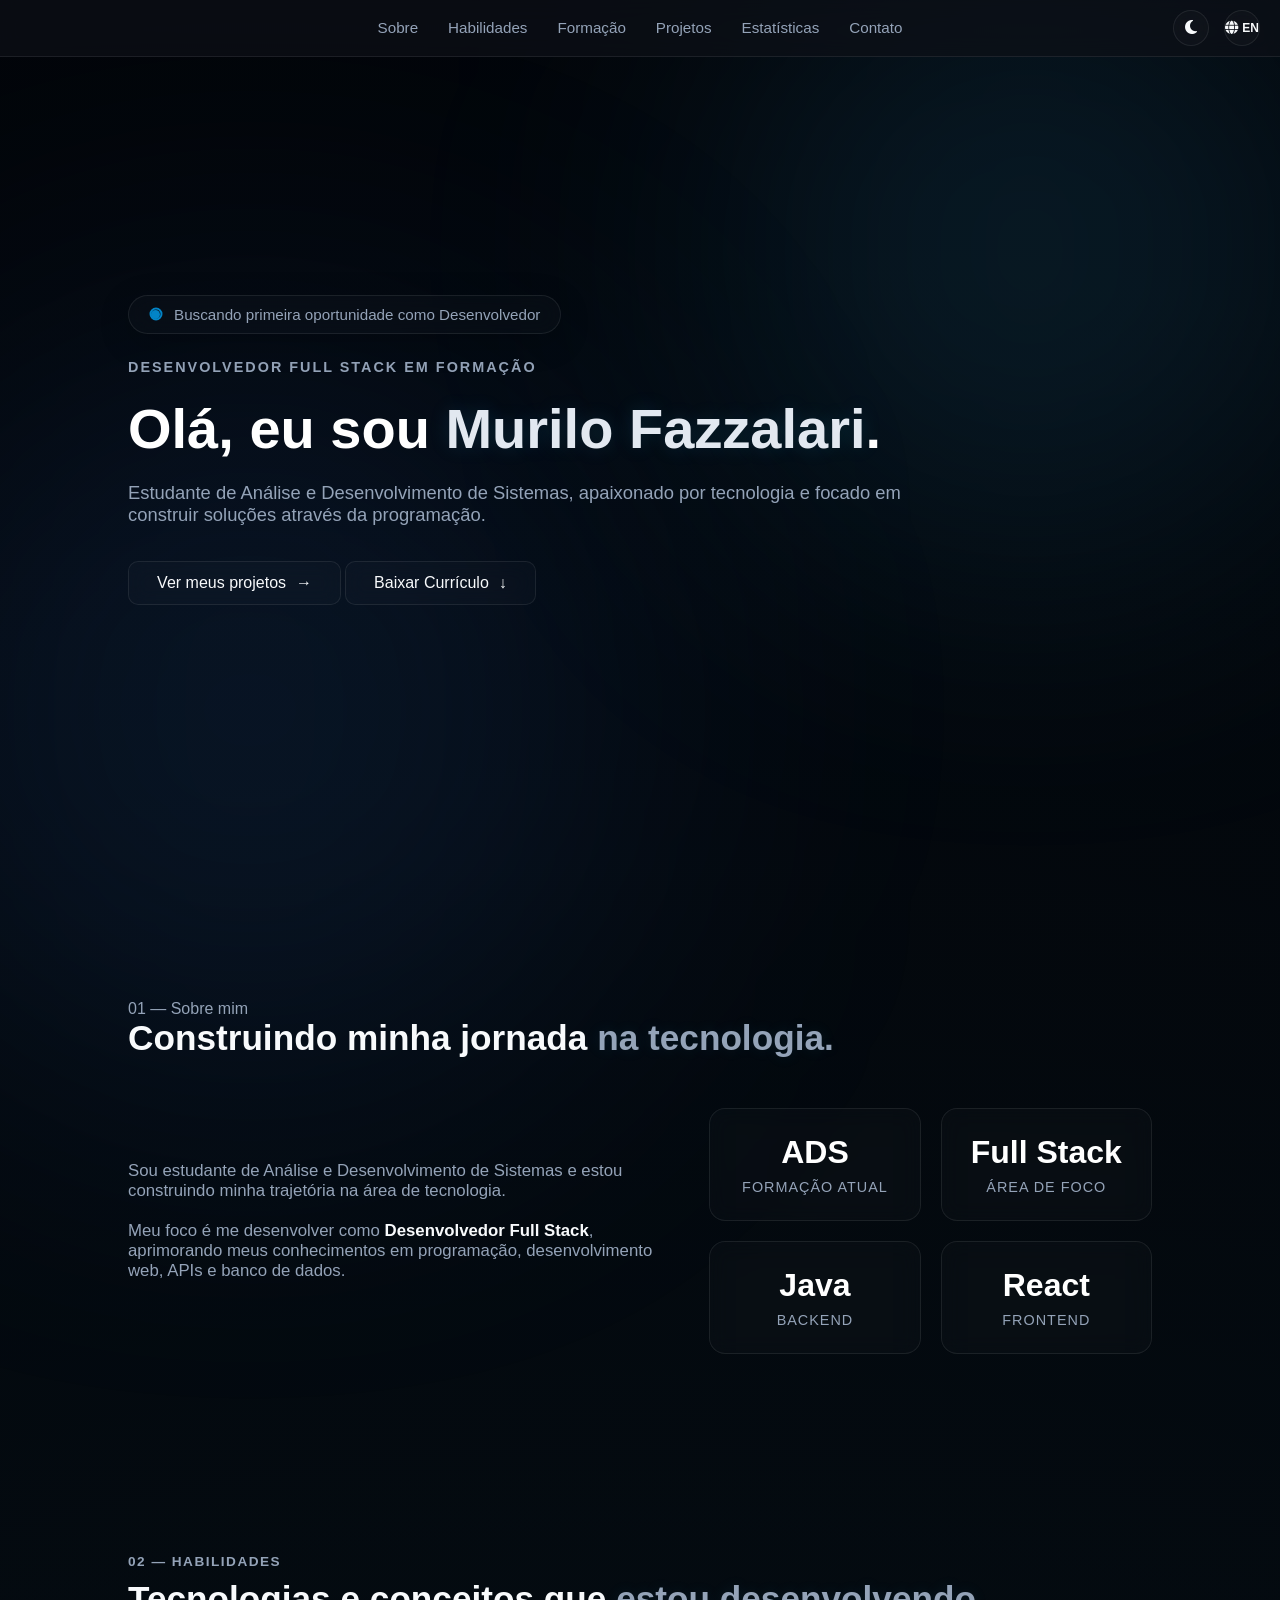
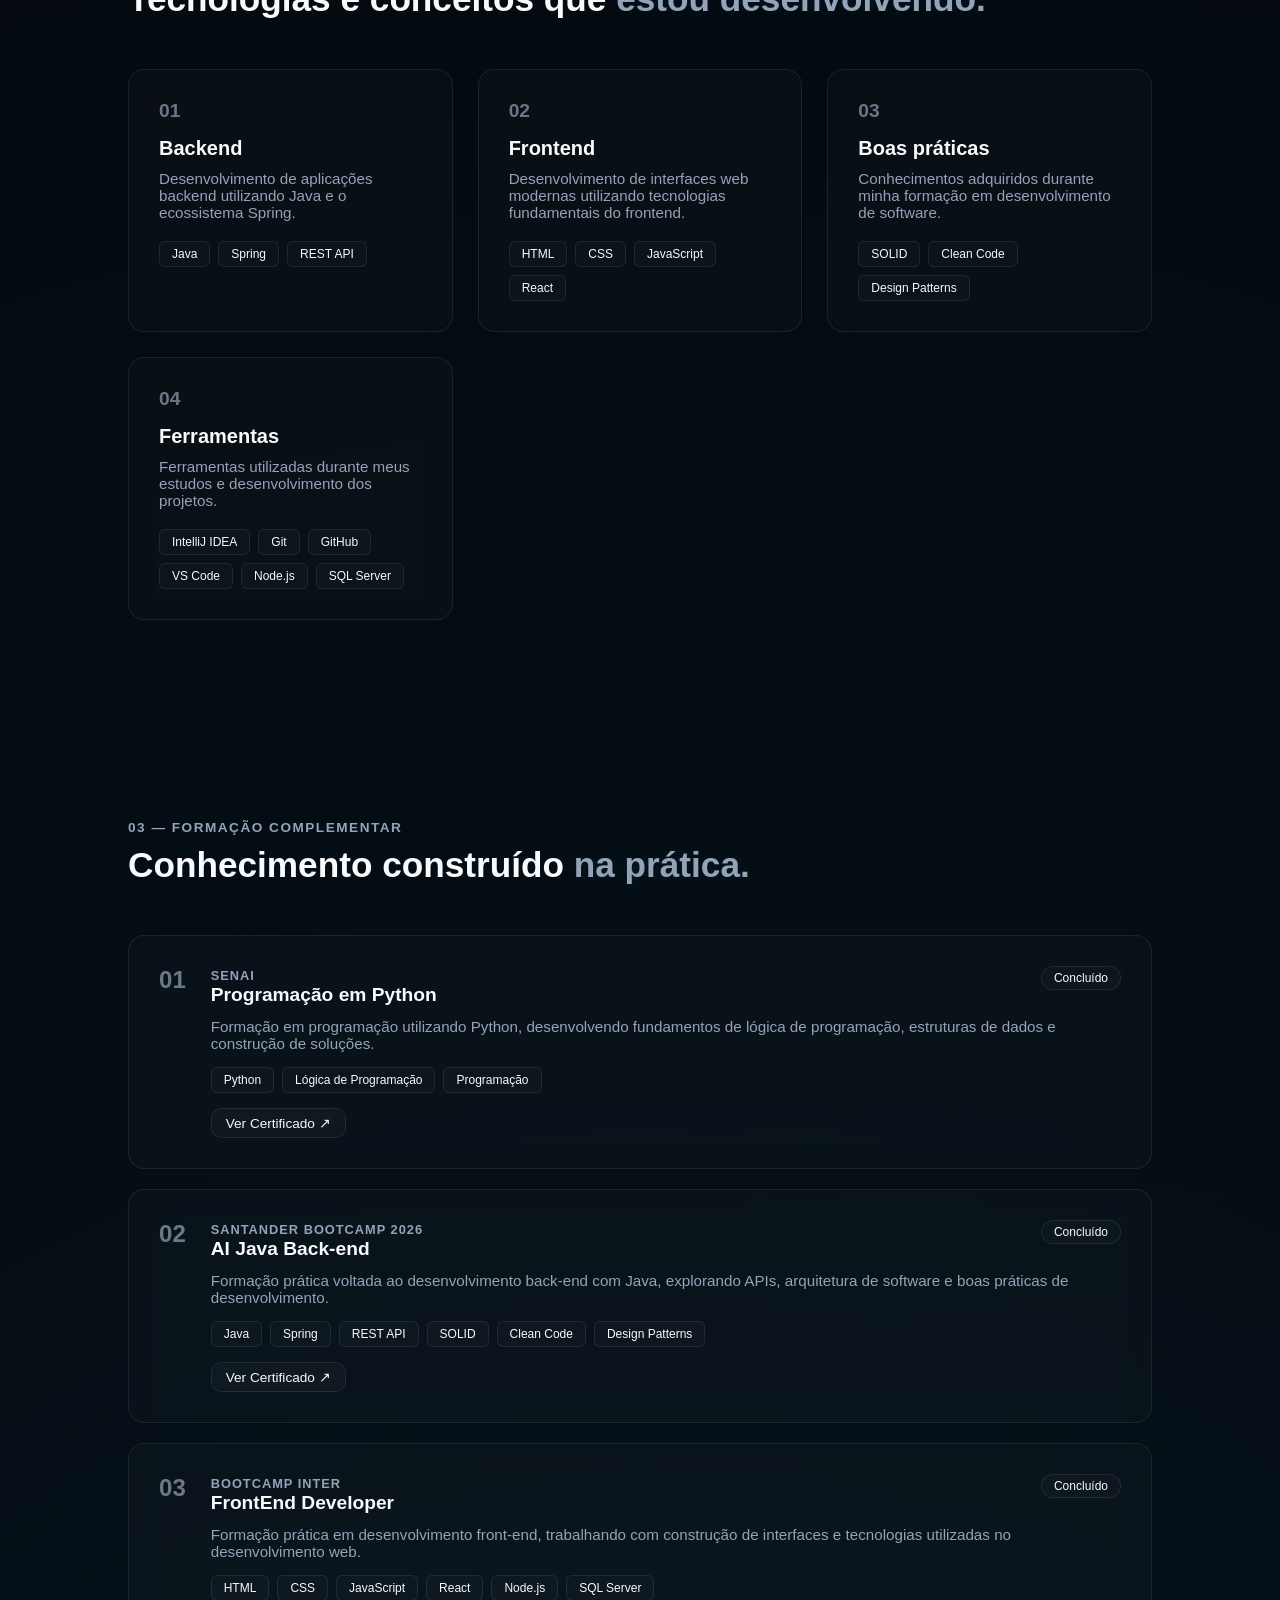
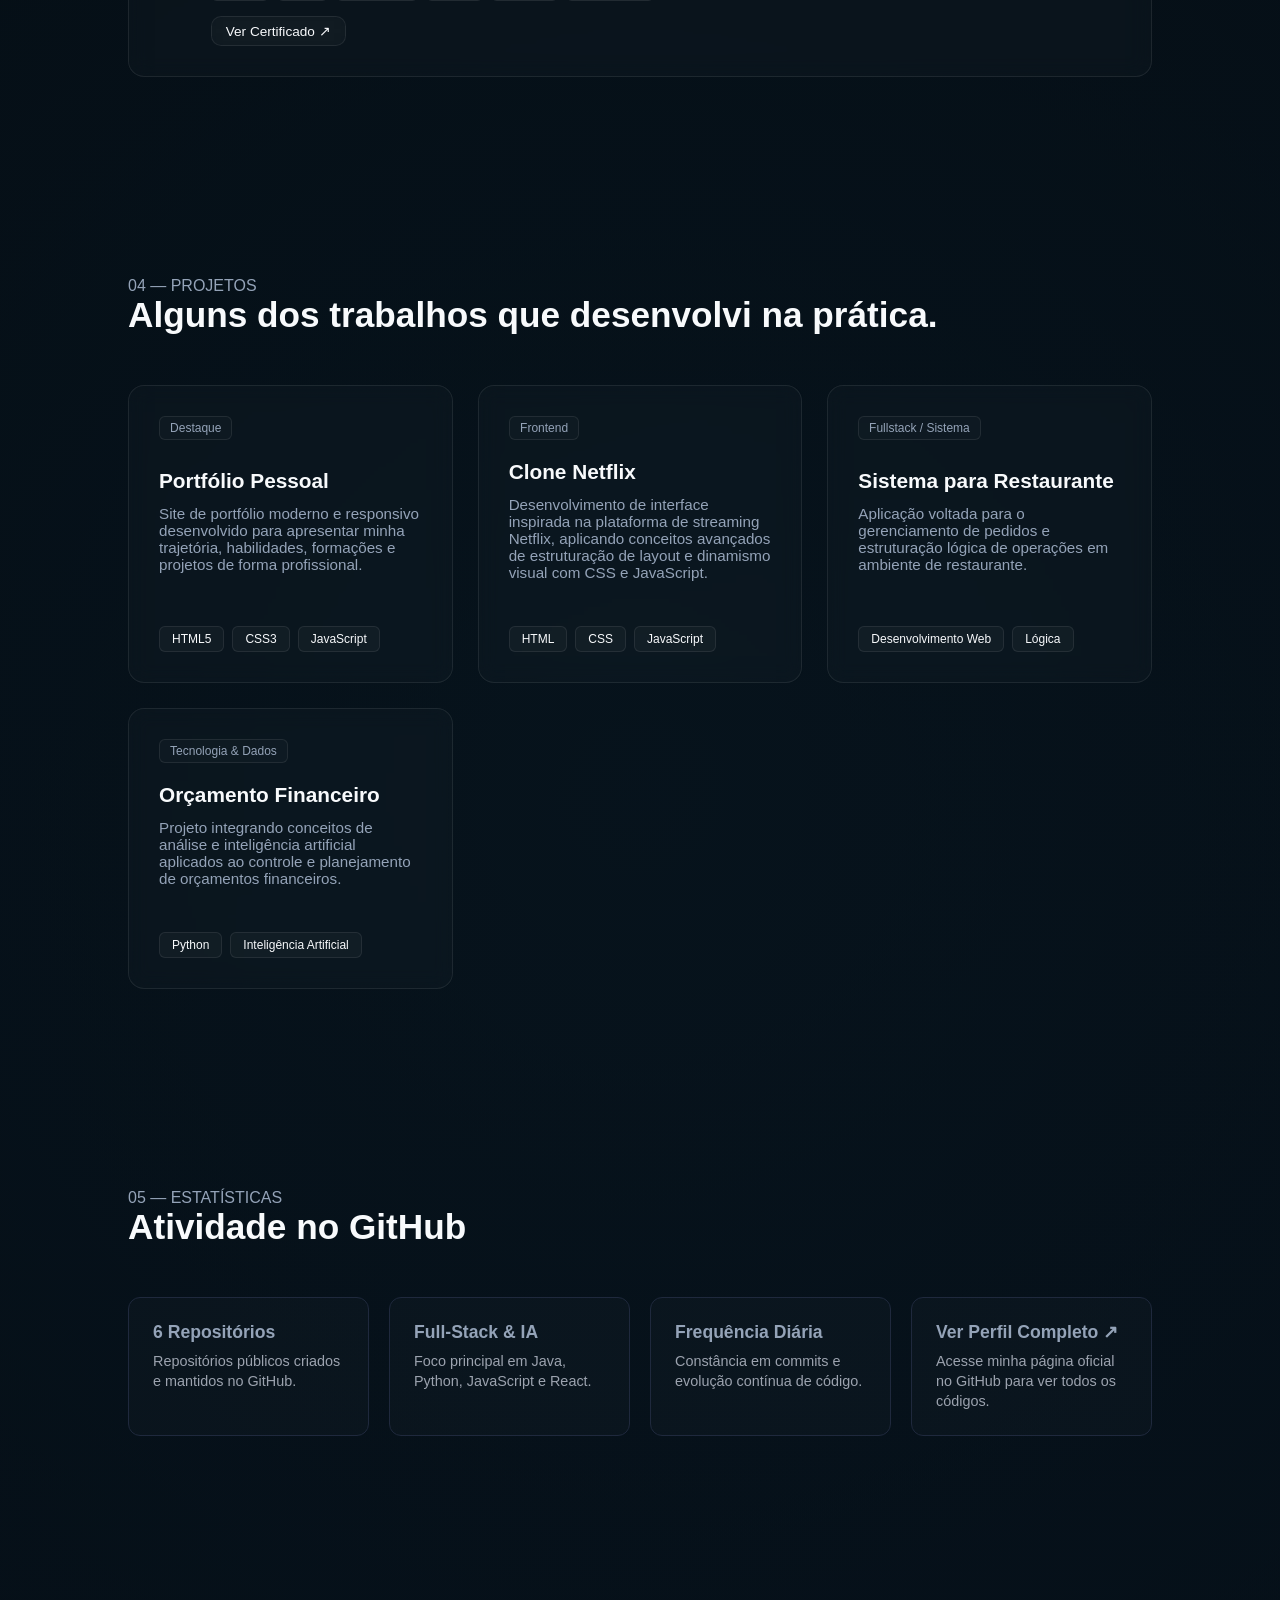
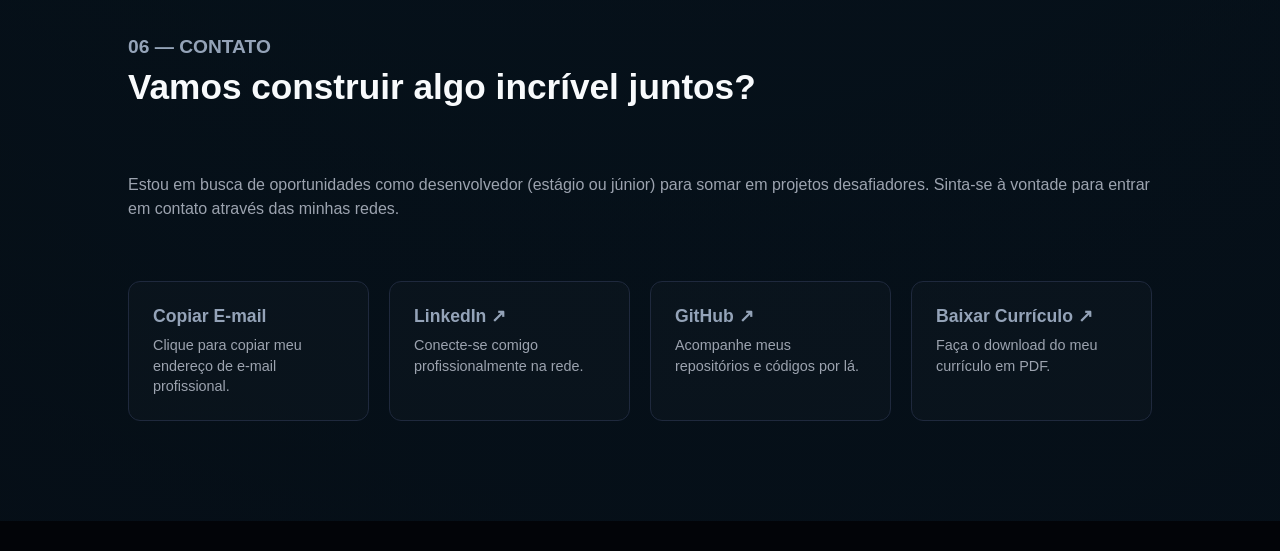
==== commit 77f1f72d: "Atualiza cores e estilização do portfólio" ====
--- a/index.html
+++ b/index.html
@@ -15,16 +15,15 @@
     <div class="header-container">
         <nav>
             <ul>
-                <li><a href="#sobre">Sobre</a></li>
-                <li><a href="#habilidades">Habilidades</a></li>
-                <li><a href="#formacao">Formação</a></li>
-                <li><a href="#projetos">Projetos</a></li>
-                <li><a href="#github-stats">Estatísticas</a></li>
-                <li><a href="#contato">Contato</a></li>
+                <li><a href="#sobre" data-translate="nav-sobre">Sobre</a></li>
+                <li><a href="#habilidades" data-translate="nav-habilidades">Habilidades</a></li>
+                <li><a href="#formacao" data-translate="nav-formacao">Formação</a></li>
+                <li><a href="#projetos" data-translate="nav-projetos">Projetos</a></li>
+                <li><a href="#github-stats" data-translate="nav-estatisticas">Estatísticas</a></li>
+                <li><a href="#contato" data-translate="nav-contato">Contato</a></li>
             </ul>
         </nav>
         
-        <!-- Grupo contendo os dois botões lado a lado -->
         <div class="header-actions-right">
             <button id="theme-toggle" class="theme-toggle-btn" aria-label="Alternar Tema">
                 <i class="fas fa-moon" id="theme-icon"></i>
@@ -40,27 +39,25 @@
 
     <section class="hero">
         <div class="hero-content">
-            <div class="status-badge">
+            <div class="status-badge" data-translate="hero-badge">
                 <span class="status-dot"></span>
                 Buscando primeira oportunidade como Desenvolvedor
             </div>
-            <p class="hero-subtitle">
+            <p class="hero-subtitle" data-translate="hero-subtitle">
                 DESENVOLVEDOR FULL STACK EM FORMAÇÃO
             </p>
-            <h1>
-                Olá, eu sou <span style="color: var(--text-color);">Murilo Fazzalari</span>.
-            </h1>     
-            <p class="hero-description">
-                Estudante de Análise e Desenvolvimento de Sistemas,
-                apaixonado por tecnologia e focado em construir
-                soluções através da programação.
+            <h1 data-translate="hero-title">
+                Olá, eu sou <span>Murilo Fazzalari</span>.
+            </h1>    
+            <p class="hero-description" data-translate="hero-desc">
+                Estudante de Análise e Desenvolvimento de Sistemas, apaixonado por tecnologia e focado em construir soluções através da programação.
             </p>
             <div class="hero-actions">
-                <a href="#projetos" class="btn-glass">
+                <a href="#projetos" class="btn-glass" data-translate="hero-btn-proj">
                     Ver meus projetos
                     <span class="arrow">→</span>
                 </a>
-                <a href="curriculo.pdf" target="_blank" download="Murilo_Fazzalari_Curriculo.pdf" class="btn-glass">
+                <a href="curriculo.pdf" target="_blank" download="Murilo_Fazzalari_Curriculo.pdf" class="btn-glass" data-translate="hero-btn-cv">
                     Baixar Currículo
                     <span class="arrow">↓</span>
                 </a>
@@ -70,32 +67,32 @@
 
     <section id="sobre" class="about">
         <div class="section-title">
-            <span>01 — Sobre mim</span>
-            <h2>Construindo minha jornada <span>na tecnologia.</span></h2>
+            <span data-translate="sobre-tag">01 — Sobre mim</span>
+            <h2 data-translate="sobre-title">Construindo minha jornada <span>na tecnologia.</span></h2>
         </div>
        
         <div class="about-grid">
             <div class="about-text">
-                <p>Sou estudante de Análise e Desenvolvimento de Sistemas e estou construindo minha trajetória na área de tecnologia.</p>
-                <p>Meu foco é me desenvolver como <strong>Desenvolvedor Full Stack</strong>, aprimorando meus conhecimentos em programação, desenvolvimento web, APIs e banco de dados.</p>
+                <p data-translate="sobre-desc1">Sou estudante de Análise e Desenvolvimento de Sistemas e estou construindo minha trajetória na área de tecnologia.</p>
+                <p data-translate="sobre-desc2">Meu foco é me desenvolver como <strong>Desenvolvedor Full Stack</strong>, aprimorando meus conhecimentos em programação, desenvolvimento web, APIs e banco de dados.</p>
             </div>
            
             <div class="about-stats">
                 <div class="stat-card">
                     <div class="stat-number">ADS</div>
-                    <div class="stat-label">FORMAÇÃO ATUAL</div>
+                    <div class="stat-label" data-translate="stat-label-1">FORMAÇÃO ATUAL</div>
                 </div>
                 <div class="stat-card">
                     <div class="stat-number">Full Stack</div>
-                    <div class="stat-label">ÁREA DE FOCO</div>
+                    <div class="stat-label" data-translate="stat-label-2">ÁREA DE FOCO</div>
                 </div>
                 <div class="stat-card">
                     <div class="stat-number">Java</div>
-                    <div class="stat-label">BACKEND</div>
+                    <div class="stat-label" data-translate="stat-label-3">BACKEND</div>
                 </div>
                 <div class="stat-card">
                     <div class="stat-number">React</div>
-                    <div class="stat-label">FRONTEND</div>
+                    <div class="stat-label" data-translate="stat-label-4">FRONTEND</div>
                 </div>
             </div>
         </div>
@@ -103,8 +100,8 @@
 
     <section id="habilidades" class="skills">
         <div class="section-title">
-            <p>02 — HABILIDADES</p>
-            <h2>
+            <p data-translate="skills-tag">02 — HABILIDADES</p>
+            <h2 data-translate="skills-title">
                 Tecnologias e conceitos que
                 <span>estou desenvolvendo.</span>
             </h2>
@@ -113,10 +110,9 @@
         <div class="skills-grid">
             <div class="skill-card">
                 <span class="skill-number">01</span>
-                <h3>Backend</h3>
-                <p>
-                    Desenvolvimento de aplicações backend
-                    utilizando Java e o ecossistema Spring.
+                <h3 data-translate="skill-h3-1">Backend</h3>
+                <p data-translate="skill-p-1">
+                    Desenvolvimento de aplicações backend utilizando Java e o ecossistema Spring.
                 </p>
                 <div class="skill-tags">
                     <span>Java</span>
@@ -127,10 +123,9 @@
 
             <div class="skill-card">
                 <span class="skill-number">02</span>
-                <h3>Frontend</h3>
-                <p>
-                    Desenvolvimento de interfaces web modernas
-                    utilizando tecnologias fundamentais do frontend.
+                <h3 data-translate="skill-h3-2">Frontend</h3>
+                <p data-translate="skill-p-2">
+                    Desenvolvimento de interfaces web modernas utilizando tecnologias fundamentais do frontend.
                 </p>
                 <div class="skill-tags">
                     <span>HTML</span>
@@ -142,10 +137,9 @@
 
             <div class="skill-card">
                 <span class="skill-number">03</span>
-                <h3>Boas práticas</h3>
-                <p>
-                    Conhecimentos adquiridos durante minha formação
-                    em desenvolvimento de software.
+                <h3 data-translate="skill-h3-3">Boas práticas</h3>
+                <p data-translate="skill-p-3">
+                    Conhecimentos adquiridos durante minha formação em desenvolvimento de software.
                 </p>
                 <div class="skill-tags">
                     <span>SOLID</span>
@@ -156,10 +150,9 @@
 
             <div class="skill-card">
                 <span class="skill-number">04</span>
-                <h3>Ferramentas</h3>
-                <p>
-                    Ferramentas utilizadas durante meus estudos
-                    e desenvolvimento dos projetos.
+                <h3 data-translate="skill-h3-4">Ferramentas</h3>
+                <p data-translate="skill-p-4">
+                    Ferramentas utilizadas durante meus estudos e desenvolvimento dos projetos.
                 </p>
                 <div class="skill-tags">
                     <span>IntelliJ IDEA</span>
@@ -175,8 +168,8 @@
 
     <section id="formacao" class="education">
         <div class="section-title">
-            <p>03 — FORMAÇÃO COMPLEMENTAR</p>
-            <h2>
+            <p data-translate="edu-tag">03 — FORMAÇÃO COMPLEMENTAR</p>
+            <h2 data-translate="edu-title">
                 Conhecimento construído
                 <span>na prática.</span>
             </h2>
@@ -189,28 +182,25 @@
                     <div class="education-header">
                         <div>
                             <span class="education-institution">SENAI</span>
-                            <h3>Programação em Python</h3>
+                            <h3 data-translate="edu-h3-1">Programação em Python</h3>
                         </div>
-                        <span class="education-status">Concluído</span>
-                    </div>
-                    <p>
-                        Formação em programação utilizando Python,
-                        desenvolvendo fundamentos de lógica de programação,
-                        estruturas de dados e construção de soluções.
+                        <span class="education-status" data-translate="edu-status-1">Concluído</span>
+                    </div>
+                    <p data-translate="edu-p-1">
+                        Formação em programação utilizando Python, desenvolvendo fundamentos de lógica de programação, estruturas de dados e construção de soluções.
                     </p>
                     <div class="education-tags">
                         <span>Python</span>
-                        <span>Lógica de Programação</span>
-                        <span>Programação</span>
+                        <span data-translate="tag-logica">Lógica de Programação</span>
+                        <span data-translate="tag-prog">Programação</span>
                     </div>
                     <div style="margin-top: 15px;">
-                        <a href="Python.pdf" target="_blank" class="btn-glass" style="font-size: 0.85rem; padding: 6px 14px; display: inline-flex; align-items: center; gap: 6px;">
-    Ver Certificado ↗
-</a>
+                        <a href="Python.pdf" target="_blank" class="btn-glass" style="font-size: 0.85rem; padding: 6px 14px; display: inline-flex; align-items: center; gap: 6px;" data-translate="btn-cert">
+                            Ver Certificado ↗
+                        </a>
                     </div>
                 </div>
             </article>
-
         
             <article class="education-card">
                 <div class="education-number">02</div>
@@ -218,14 +208,12 @@
                     <div class="education-header">
                         <div>
                             <span class="education-institution">Santander Bootcamp 2026</span>
-                            <h3>AI Java Back-end</h3>
+                            <h3 data-translate="edu-h3-2">AI Java Back-end</h3>
                         </div>
-                        <span class="education-status">Concluído</span>
-                    </div>
-                    <p>
-                        Formação prática voltada ao desenvolvimento back-end
-                        com Java, explorando APIs, arquitetura de software
-                        e boas práticas de desenvolvimento.
+                        <span class="education-status" data-translate="edu-status-2">Concluído</span>
+                    </div>
+                    <p data-translate="edu-p-2">
+                        Formação prática voltada ao desenvolvimento back-end com Java, explorando APIs, arquitetura de software e boas práticas de desenvolvimento.
                     </p>
                     <div class="education-tags">
                         <span>Java</span>
@@ -236,9 +224,9 @@
                         <span>Design Patterns</span>
                     </div>
                     <div style="margin-top: 15px;">
-                        <a href="Santander.pdf" target="_blank" class="btn-glass" style="font-size: 0.85rem; padding: 6px 14px; display: inline-flex; align-items: center; gap: 6px;">
-    Ver Certificado ↗
-</a>
+                        <a href="Santander.pdf" target="_blank" class="btn-glass" style="font-size: 0.85rem; padding: 6px 14px; display: inline-flex; align-items: center; gap: 6px;" data-translate="btn-cert2">
+                            Ver Certificado ↗
+                        </a>
                     </div>
                 </div>
             </article>
@@ -249,14 +237,12 @@
                     <div class="education-header">
                         <div>
                             <span class="education-institution">Bootcamp Inter</span>
-                            <h3>FrontEnd Developer</h3>
+                            <h3 data-translate="edu-h3-3">FrontEnd Developer</h3>
                         </div>
-                        <span class="education-status">Concluído</span>
-                    </div>
-                    <p>
-                        Formação prática em desenvolvimento front-end,
-                        trabalhando com construção de interfaces e
-                        tecnologias utilizadas no desenvolvimento web.
+                        <span class="education-status" data-translate="edu-status-3">Concluído</span>
+                    </div>
+                    <p data-translate="edu-p-3">
+                        Formação prática em desenvolvimento front-end, trabalhando com construção de interfaces e tecnologias utilizadas no desenvolvimento web.
                     </p>
                     <div class="education-tags">
                         <span>HTML</span>
@@ -267,9 +253,9 @@
                         <span>SQL Server</span>
                     </div>
                     <div style="margin-top: 15px;">
-                        <a href="Inter.pdf" target="_blank" class="btn-glass" style="font-size: 0.85rem; padding: 6px 14px; display: inline-flex; align-items: center; gap: 6px;">
-    Ver Certificado ↗
-</a>
+                        <a href="Inter.pdf" target="_blank" class="btn-glass" style="font-size: 0.85rem; padding: 6px 14px; display: inline-flex; align-items: center; gap: 6px;" data-translate="btn-cert3">
+                            Ver Certificado ↗
+                        </a>
                     </div>
                 </div>
             </article>
@@ -278,18 +264,18 @@
 
     <section id="projetos">
         <div class="section-title">
-            <span>04 — PROJETOS</span>
-            <h2>Alguns dos trabalhos que desenvolvi na prática.</h2>
+            <span data-translate="proj-tag">04 — PROJETOS</span>
+            <h2 data-translate="proj-title">Alguns dos trabalhos que desenvolvi na prática.</h2>
         </div>
 
         <div class="projects-grid">
             <div class="project-card">
                 <div class="project-header">
-                    <span class="project-tag">Destaque</span>
+                    <span class="project-tag" data-translate="p-tag-1">Destaque</span>
                 </div>
                 <div>
-                    <h3>Portfólio Pessoal</h3>
-                    <p>Site de portfólio moderno e responsivo desenvolvido para apresentar minha trajetória, habilidades, formações e projetos de forma profissional.</p>
+                    <h3 data-translate="p-h3-1">Portfólio Pessoal</h3>
+                    <p data-translate="p-desc-1">Site de portfólio moderno e responsivo desenvolvido para apresentar minha trajetória, habilidades, formações e projetos de forma profissional.</p>
                 </div>
                 <div class="project-techs">
                     <span>HTML5</span>
@@ -300,11 +286,11 @@
 
             <div class="project-card">
                 <div class="project-header">
-                    <span class="project-tag">Frontend</span>
+                    <span class="project-tag" data-translate="p-tag-2">Frontend</span>
                 </div>
                 <div>
-                    <h3>Clone Netflix</h3>
-                    <p>Desenvolvimento de interface inspirada na plataforma de streaming Netflix, aplicando conceitos avançados de estruturação de layout e dinamismo visual com CSS e JavaScript.</p>
+                    <h3 data-translate="p-h3-2">Clone Netflix</h3>
+                    <p data-translate="p-desc-2">Desenvolvimento de interface inspirada na plataforma de streaming Netflix, aplicando conceitos avançados de estruturação de layout e dinamismo visual com CSS e JavaScript.</p>
                 </div>
                 <div class="project-techs">
                     <span>HTML</span>
@@ -315,29 +301,29 @@
 
             <div class="project-card">
                 <div class="project-header">
-                    <span class="project-tag">Fullstack / Sistema</span>
+                    <span class="project-tag" data-translate="p-tag-3">Fullstack / Sistema</span>
                 </div>
                 <div>
-                    <h3>Sistema para Restaurante</h3>
-                    <p>Aplicação voltada para o gerenciamento de pedidos e estruturação lógica de operações em ambiente de restaurante.</p>
+                    <h3 data-translate="p-h3-3">Sistema para Restaurante</h3>
+                    <p data-translate="p-desc-3">Aplicação voltada para o gerenciamento de pedidos e estruturação lógica de operações em ambiente de restaurante.</p>
                 </div>
                 <div class="project-techs">
-                    <span>Desenvolvimento Web</span>
-                    <span>Lógica</span>
+                    <span data-translate="tech-devweb">Desenvolvimento Web</span>
+                    <span data-translate="tech-logica">Lógica</span>
                 </div>
             </div>
 
             <div class="project-card">
                 <div class="project-header">
-                    <span class="project-tag">Tecnologia & Dados</span>
+                    <span class="project-tag" data-translate="p-tag-4">Tecnologia & Dados</span>
                 </div>
                 <div>
-                    <h3>Orçamento Financeiro</h3>
-                    <p>Projeto integrando conceitos de análise e inteligência artificial aplicados ao controle e planejamento de orçamentos financeiros.</p>
+                    <h3 data-translate="p-h3-4">Orçamento Financeiro</h3>
+                    <p data-translate="p-desc-4">Projeto integrando conceitos de análise e inteligência artificial aplicados ao controle e planejamento de orçamentos financeiros.</p>
                 </div>
                 <div class="project-techs">
                     <span>Python</span>
-                    <span>Inteligência Artificial</span>
+                    <span data-translate="tech-ia">Inteligência Artificial</span>
                 </div>
             </div>
         </div>
@@ -350,7 +336,7 @@
             <p class="modal-desc-txt">Descrição do projeto...</p>
             <div class="modal-techs-txt"></div>
             <div class="modal-actions">
-                <a href="#" class="link-github btn-glass primary" target="_blank">Repositório GitHub</a>
+                <a href="#" class="link-github btn-glass primary" target="_blank" data-translate="modal-repo">Repositório GitHub</a>
             </div>
         </div>
     </div>
@@ -358,36 +344,36 @@
     <section id="github-stats" class="projects-section">
         <div class="container">
             <div class="section-title">
-                <span>05 — ESTATÍSTICAS</span>
-                <h2>Atividade no GitHub</h2>
+                <span data-translate="stats-tag">05 — ESTATÍSTICAS</span>
+                <h2 data-translate="stats-title">Atividade no GitHub</h2>
             </div>
 
             <div class="github-four-grid">
                 <div class="github-stat-card">
                     <div>
-                        <h3>6 Repositórios</h3>
-                        <p>Repositórios públicos criados e mantidos no GitHub.</p>
+                        <h3 data-translate="stat-box-1-h">6 Repositórios</h3>
+                        <p data-translate="stat-box-1-p">Repositórios públicos criados e mantidos no GitHub.</p>
                     </div>
                 </div>
 
                 <div class="github-stat-card">
                     <div>
-                        <h3>Full-Stack & IA</h3>
-                        <p>Foco principal em Java, Python, JavaScript e React.</p>
+                        <h3 data-translate="stat-box-2-h">Full-Stack & IA</h3>
+                        <p data-translate="stat-box-2-p">Foco principal em Java, Python, JavaScript e React.</p>
                     </div>
                 </div>
 
                 <div class="github-stat-card">
                     <div>
-                        <h3>Frequência Diária</h3>
-                        <p>Constância em commits e evolução contínua de código.</p>
+                        <h3 data-translate="stat-box-3-h">Frequência Diária</h3>
+                        <p data-translate="stat-box-3-p">Constância em commits e evolução contínua de código.</p>
                     </div>
                 </div>
 
                 <a href="https://github.com/mfazzalari" target="_blank" class="github-stat-card github-link-card">
                     <div>
-                        <h3>Ver Perfil Completo ↗</h3>
-                        <p>Acesse minha página oficial no GitHub para ver todos os códigos.</p>
+                        <h3 data-translate="stat-box-4-h">Ver Perfil Completo ↗</h3>
+                        <p data-translate="stat-box-4-p">Acesse minha página oficial no GitHub para ver todos os códigos.</p>
                     </div>
                 </a>
             </div>
@@ -397,11 +383,11 @@
     <section id="contato" class="projects-section">
         <div class="container">
             <div class="section-title">
-                <span>06 — CONTATO</span>
-                <h2>Vamos construir algo incrível juntos?</h2>
-            </div>
-
-            <p style="margin-top: 16px; margin-bottom: 30px; color: var(--text-muted, #9ca3af); font-size: 1rem; line-height: 1.5;">
+                <span data-translate="contact-tag">06 — CONTATO</span>
+                <h2 data-translate="contact-title">Vamos construir algo incrível juntos?</h2>
+            </div>
+
+            <p style="margin-top: 16px; margin-bottom: 30px; color: var(--text-muted, #9ca3af); font-size: 1rem; line-height: 1.5;" data-translate="contact-desc">
                 Estou em busca de oportunidades como desenvolvedor (estágio ou júnior) para somar em projetos desafiadores. Sinta-se à vontade para entrar em contato através das minhas redes.
             </p>
 
@@ -409,29 +395,29 @@
                 
                 <div class="github-stat-card" id="btn-copiar" onclick="copiarEmail()" style="cursor: pointer;">
                     <div>
-                        <h3>Copiar E-mail</h3>
-                        <p>Clique para copiar meu endereço de e-mail profissional.</p>
+                        <h3 data-translate="contact-card-1-h">Copiar E-mail</h3>
+                        <p data-translate="contact-card-1-p">Clique para copiar meu endereço de e-mail profissional.</p>
                     </div>
                 </div>
 
                 <a href="https://www.linkedin.com/in/murilo-fazzalari/" target="_blank" class="github-stat-card github-link-card">
                     <div>
-                        <h3>LinkedIn ↗</h3>
-                        <p>Conecte-se comigo profissionalmente na rede.</p>
+                        <h3 data-translate="contact-card-2-h">LinkedIn ↗</h3>
+                        <p data-translate="contact-card-2-p">Conecte-se comigo profissionalmente na rede.</p>
                     </div>
                 </a>
 
                 <a href="https://github.com/mfazzalari" target="_blank" class="github-stat-card github-link-card">
                     <div>
-                        <h3>GitHub ↗</h3>
-                        <p>Acompanhe meus repositórios e códigos por lá.</p>
+                        <h3 data-translate="contact-card-3-h">GitHub ↗</h3>
+                        <p data-translate="contact-card-3-p">Acompanhe meus repositórios e códigos por lá.</p>
                     </div>
                 </a>
 
                 <a href="curriculo.pdf" target="_blank" download="Murilo_Fazzalari_Curriculo.pdf" class="github-stat-card github-link-card">
                     <div>
-                        <h3>Baixar Currículo ↗</h3>
-                        <p>Faça o download do meu currículo em PDF.</p>
+                        <h3 data-translate="contact-card-4-h">Baixar Currículo ↗</h3>
+                        <p data-translate="contact-card-4-p">Faça o download do meu currículo em PDF.</p>
                     </div>
                 </a>
 
@@ -439,9 +425,9 @@
         </div>
     </section>
 
+    <!-- Scripts de Funcionalidades (Scroll, Modal, Tema, Cópia de E-mail) -->
     <script>
         document.addEventListener("DOMContentLoaded", function () {
-            // 1. Animação de aparição das seções no scroll
             const sections = document.querySelectorAll("section");
             function checkScroll() {
                 const triggerBottom = window.innerHeight * 0.85;
@@ -457,7 +443,6 @@
             window.addEventListener("scroll", checkScroll);
             checkScroll();
 
-            // 2. Modal de Projetos
             const cards = document.querySelectorAll(".project-card");
             const modal = document.getElementById("meu-modal");
             
@@ -478,10 +463,10 @@
                         descEl.innerText = cardDesc;
                         techsEl.innerHTML = cardTechs;
 
-                        if (cardTitle.includes("Netflix")) {
+                        if (cardTitle.includes("Netflix") || cardTitle.includes("Clone")) {
                             btnGithub.href = "https://github.com/mfazzalari/clone-netflix";
                         } else if (cardTitle.includes("Portfólio")) {
-                            btnGithub.href = "https://github.com/mfazzalari/portfolio";
+                            btnGithub.href = "https://github.com/mfazzalari/portfolio-murilo";
                         } else if (cardTitle.includes("Restaurante")) {
                             btnGithub.href = "https://github.com/mfazzalari/sistema-restaurante";
                         } else if (cardTitle.includes("Orçamento")) {
@@ -506,7 +491,6 @@
                 });
             }
 
-            // 3. Menu de navegação suave (Scroll com correção para o Header Fixo e Contato)
             const menuLinks = document.querySelectorAll("header nav ul li a");
             const sectionsList = document.querySelectorAll("section");
 
@@ -539,7 +523,6 @@
                 });
             });
 
-            // 4. Destacar item ativo no menu ao rolar a página (Com correção para o Contato)
             window.addEventListener('scroll', () => {
                 let current = '';
                
@@ -551,7 +534,6 @@
                     }
                 });
 
-                // Se chegou no final absoluto da página, força a ativar o contato
                 if ((window.innerHeight + window.scrollY) >= document.body.offsetHeight - 20) {
                     current = 'contato';
                 }
@@ -632,135 +614,153 @@
             });
         }
     </script>
+
+    <!-- Script de Tradução -->
     <script>
-    // Dicionário de tradução (Português -> Inglês e vice-versa)
-    const translations = {
-        // Menu
-        "Sobre": "About",
-        "Habilidades": "Skills",
-        "Formação": "Education",
-        "Projetos": "Projects",
-        "Estatísticas": "Stats",
-        "Contato": "Contact",
-
-        // Hero Section
-        "Buscando primeira oportunidade como Desenvolvedor": "Looking for first opportunity as a Developer",
-        "DESENVOLVEDOR FULL STACK EM FORMAÇÃO": "FULL STACK DEVELOPER IN TRAINING",
-        "Olá, eu sou": "Hello, I am",
-        "Estudante de Análise e Desenvolvimento de Sistemas, apaixonado por tecnologia e focado em construir soluções através da programação.": "Systems Analysis and Development student, passionate about technology and focused on building solutions through programming.",
-        "Ver meus projetos": "View my projects",
-        "Baixar Currículo": "Download Resume",
-
-        // Seção Sobre
-        "01 — Sobre mim": "01 — About me",
-        "Construindo minha jornada na tecnologia.": "Building my journey in technology.",
-        "Sou estudante de Análise e Desenvolvimento de Sistemas e estou construindo minha trajetória na área de tecnologia.": "I am a Systems Analysis and Development student building my career in technology.",
-        "Meu foco é me desenvolver como": "My focus is to develop as a",
-        "aprimorando meus conhecimentos em programação, desenvolvimento web, APIs e banco de dados.": "improving my knowledge in programming, web development, APIs, and databases.",
-        "FORMAÇÃO ATUAL": "CURRENT EDUCATION",
-        "ÁREA DE FOCO": "FOCUS AREA",
-        "BACKEND": "BACKEND",
-        "FRONTEND": "FRONTEND",
-
-        // Habilidades
-        "02 — HABILIDADES": "02 — SKILLS",
-        "Tecnologias e conceitos que estou desenvolvendo.": "Technologies and concepts I am developing.",
-        "Desenvolvimento de aplicações backend utilizando Java e o ecossistema Spring.": "Backend application development using Java and the Spring ecosystem.",
-        "Desenvolvimento de interfaces web modernas utilizando tecnologias fundamentais do frontend.": "Modern web interface development using fundamental frontend technologies.",
-        "Conhecimentos adquiridos durante minha formação em desenvolvimento de software.": "Knowledge acquired during my software development education.",
-        "Ferramentas utilizadas durante meus estudos e desenvolvimento dos projetos.": "Tools used during my studies and project development.",
-
-        // Formação
-        "03 — FORMAÇÃO COMPLEMENTAR": "03 — COMPLEMENTARY EDUCATION",
-        "Conhecimento construído na prática.": "Knowledge built in practice.",
-        "Programação em Python": "Python Programming",
-        "Concluído": "Completed",
-        "Formação em programação utilizando Python, desenvolvendo fundamentos de lógica de programação, estruturas de dados e construção de soluções.": "Programming education using Python, developing programming logic fundamentals, data structures, and solution building.",
-        "Ver Certificado ↗": "View Certificate ↗",
-        "Fundamentos de Inteligência Artificial e Análise de Dados": "Artificial Intelligence and Data Analysis Fundamentals",
-        "Formação introdutória em fundamentos de inteligência artificial e análise de dados, ampliando conhecimentos sobre tecnologia e utilização de dados.": "Introductory education in artificial intelligence and data analysis fundamentals, expanding knowledge on technology and data usage.",
-        "AI Java Back-end": "AI Java Back-end",
-        "Formação prática voltada ao desenvolvimento back-end com Java, explorando APIs, arquitetura de software e boas práticas de desenvolvimento.": "Practical training focused on Java back-end development, exploring APIs, software architecture, and development best practices.",
-        "FrontEnd Developer": "FrontEnd Developer",
-        "Formação prática em desenvolvimento front-end, trabalhando com construção de interfaces e tecnologias utilizadas no desenvolvimento web.": "Practical training in front-end development, working with interface building and technologies used in web development.",
-
-        // Projetos
-        "04 — PROJETOS": "04 — PROJECTS",
-        "Alguns dos trabalhos que desenvolvi na prática.": "Some of the works I developed in practice.",
-        "Destaque": "Highlight",
-        "Portfólio Pessoal": "Personal Portfolio",
-        "Site de portfólio moderno e responsivo desenvolvido para apresentar minha trajetória, habilidades, formações e projetos de forma profissional.": "Modern and responsive portfolio website developed to present my journey, skills, education, and projects professionally.",
-        "Clone Netflix": "Netflix Clone",
-        "Desenvolvimento de interface inspirada na plataforma de streaming Netflix, aplicando conceitos avançados de estruturação de layout e dinamismo visual com CSS e JavaScript.": "Interface development inspired by the Netflix streaming platform, applying advanced layout structuring concepts and visual dynamism with CSS and JavaScript.",
-        "Fullstack / Sistema": "Fullstack / System",
-        "Sistema para Restaurante": "Restaurant System",
-        "Aplicação voltada para o gerenciamento de pedidos e estruturação lógica de operações em ambiente de restaurante.": "Application aimed at order management and logical structuring of restaurant environment operations.",
-        "Tecnologia & Dados": "Technology & Data",
-        "Orçamento Financeiro": "Financial Budget",
-        "Projeto integrando conceitos de análise e inteligência artificial aplicados ao controle e planejamento de orçamentos financeiros.": "Project integrating analysis and artificial intelligence concepts applied to financial budget control and planning.",
-        "Repositório GitHub": "GitHub Repository",
-
-        // Estatísticas
-        "05 — ESTATÍSTICAS": "05 — STATISTICS",
-        "Atividade no GitHub": "GitHub Activity",
-        "Repositórios públicos criados e mantidos no GitHub.": "Public repositories created and maintained on GitHub.",
-        "Foco principal em Java, Python, JavaScript e React.": "Main focus on Java, Python, JavaScript, and React.",
-        "Constância em commits e evolução contínua de código.": "Commit consistency and continuous code evolution.",
-        "Ver Perfil Completo ↗": "View Full Profile ↗",
-        "Acesse minha página oficial no GitHub para ver todos os códigos.": "Access my official GitHub page to see all codes.",
-
-        // Contato
-        "06 — CONTATO": "06 — CONTACT",
-        "Vamos construir algo incrível juntos?": "Let's build something amazing together?",
-        "Estou em busca de oportunidades como desenvolvedor (estágio ou júnior) para somar em projetos desafiadores. Sinta-se à vontade para entrar em contato através das minhas redes.": "I am looking for opportunities as a developer (internship or junior) to add value to challenging projects. Feel free to get in touch through my networks.",
-        "Copiar E-mail": "Copy Email",
-        "Clique para copiar meu endereço de e-mail profissional.": "Click to copy my professional email address.",
-        "LinkedIn ↗": "LinkedIn ↗",
-        "Conecte-se comigo profissionalmente na rede.": "Connect with me professionally on the network.",
-        "GitHub ↗": "GitHub ↗",
-        "Acompanhe meus repositórios e códigos por lá.": "Follow my repositories and codes there.",
-        "Faça o download do meu currículo em PDF.": "Download my resume in PDF."
-    };
-
-    let currentLang = 'pt';
-    const langToggleBtn = document.getElementById('lang-toggle');
-    const langText = document.getElementById('lang-text');
-
-function walkTextNodes(node, translateFunc) {
-    // IMPORTANTE: Se o elemento for um link (<a>), o script o ignora completamente
-    if (node.nodeName === 'A') return; 
-
-    if (node.nodeType === Node.TEXT_NODE) {
-        let text = node.nodeValue.trim();
-        if (text.length > 0) {
-            node.nodeValue = translateFunc(node.nodeValue);
-        }
-    } else {
-        if (node.nodeName !== 'SCRIPT' && node.nodeName !== 'STYLE') {
-            for (let child of node.childNodes) {
-                walkTextNodes(child, translateFunc);
+        const translations = {
+            // Menu
+            "nav-sobre": "About",
+            "nav-habilidades": "Skills",
+            "nav-formacao": "Education",
+            "nav-projetos": "Projects",
+            "nav-estatisticas": "Stats",
+            "nav-contato": "Contact",
+
+            // Hero Section
+            "hero-badge": "Looking for first opportunity as a Developer",
+            "hero-subtitle": "FULL STACK DEVELOPER IN TRAINING",
+            "hero-title": "Hello, I am <span>Murilo Fazzalari</span>.",
+            "hero-desc": "Systems Analysis and Development student, passionate about technology and focused on building solutions through programming.",
+            "hero-btn-proj": "View my projects",
+            "hero-btn-cv": "Download Resume",
+
+            // Sobre
+            "sobre-tag": "01 — About me",
+            "sobre-title": "Building my journey <span>in technology.</span>",
+            "sobre-desc1": "I am a Systems Analysis and Development student and I am building my career in the technology area.",
+            "sobre-desc2": "My focus is to develop as a <strong>Full Stack Developer</strong>, improving my knowledge in programming, web development, APIs, and databases.",
+            "stat-label-1": "CURRENT EDUCATION",
+            "stat-label-2": "FOCUS AREA",
+            "stat-label-3": "BACKEND",
+            "stat-label-4": "FRONTEND",
+
+            // Habilidades
+            "skills-tag": "02 — SKILLS",
+            "skills-title": "Technologies and concepts I am <span>developing.</span>",
+            "skill-h3-1": "Backend",
+            "skill-p-1": "Backend application development using Java and the Spring ecosystem.",
+            "skill-h3-2": "Frontend",
+            "skill-p-2": "Modern web interface development using fundamental frontend technologies.",
+            "skill-h3-3": "Best practices",
+            "skill-p-3": "Knowledge acquired during my software development education.",
+            "skill-h3-4": "Tools",
+            "skill-p-4": "Tools used during my studies and project development.",
+
+            // Formação
+            "edu-tag": "03 — COMPLEMENTARY EDUCATION",
+            "edu-title": "Knowledge built <span>in practice.</span>",
+            "edu-h3-1": "Python Programming",
+            "edu-status-1": "Completed",
+            "edu-p-1": "Programming education using Python, developing programming logic fundamentals, data structures, and solution building.",
+            "tag-logica": "Programming Logic",
+            "tag-prog": "Programming",
+            "btn-cert": "View Certificate ↗",
+            
+            "edu-h3-2": "AI Java Back-end",
+            "edu-status-2": "Completed",
+            "edu-p-2": "Practical training focused on Java back-end development, exploring APIs, software architecture, and development best practices.",
+            "btn-cert2": "View Certificate ↗",
+
+            "edu-h3-3": "FrontEnd Developer",
+            "edu-status-3": "Completed",
+            "edu-p-3": "Practical training in front-end development, working with interface building and technologies used in web development.",
+            "btn-cert3": "View Certificate ↗",
+
+            // Projetos
+            "proj-tag": "04 — PROJECTS",
+            "proj-title": "Some of the works I developed in practice.",
+            "p-tag-1": "Highlight",
+            "p-h3-1": "Personal Portfolio",
+            "p-desc-1": "Modern and responsive portfolio website developed to present my journey, skills, education, and projects professionally.",
+            
+            "p-tag-2": "Frontend",
+            "p-h3-2": "Netflix Clone",
+            "p-desc-2": "Interface development inspired by the Netflix streaming platform, applying advanced layout structuring concepts and visual dynamism with CSS and JavaScript.",
+
+            "p-tag-3": "Fullstack / Sistema",
+            "p-h3-3": "Restaurant System",
+            "p-desc-3": "Application aimed at order management and logical structuring of restaurant environment operations.",
+            "tech-devweb": "Web Development",
+            "tech-logica": "Logic",
+
+            "p-tag-4": "Technology & Data",
+            "p-h3-4": "Financial Budget",
+            "p-desc-4": "Project integrating analysis and artificial intelligence concepts applied to financial budget control and planning.",
+            "tech-ia": "Artificial Intelligence",
+
+            "modal-repo": "GitHub Repository",
+
+            // Estatísticas
+            "stats-tag": "05 — STATISTICS",
+            "stats-title": "GitHub Activity",
+            "stat-box-1-h": "6 Repositories",
+            "stat-box-1-p": "Public repositories created and maintained on GitHub.",
+            "stat-box-2-h": "Full-Stack & IA",
+            "stat-box-2-p": "Main focus on Java, Python, JavaScript, and React.",
+            "stat-box-3-h": "Daily Frequency",
+            "stat-box-3-p": "Commit consistency and continuous code evolution.",
+            "stat-box-4-h": "View Full Profile ↗",
+            "stat-box-4-p": "Access my official GitHub page to see all codes.",
+
+            // Contato
+            "contact-tag": "06 — CONTACT",
+            "contact-title": "Let's build something amazing together?",
+            "contact-desc": "I am looking for opportunities as a developer (internship or junior) to add value to challenging projects. Feel free to get in touch through my networks.",
+            "contact-card-1-h": "Copy Email",
+            "contact-card-1-p": "Click to copy my professional email address.",
+            "contact-card-2-h": "LinkedIn ↗",
+            "contact-card-2-p": "Connect with me professionally on the network.",
+            "contact-card-3-h": "GitHub ↗",
+            "contact-card-3-p": "Follow my repositories and codes there.",
+            "contact-card-4-h": "Download Resume ↗",
+            "contact-card-4-p": "Download my resume in PDF."
+        };
+
+        const originalTexts = {};
+        document.querySelectorAll('[data-translate]').forEach(el => {
+            originalTexts[el.getAttribute('data-translate')] = el.innerHTML;
+        });
+
+        let currentLang = 'pt';
+        const langToggleBtn = document.getElementById('lang-toggle');
+        const langText = document.getElementById('lang-text');
+
+        langToggleBtn.addEventListener('click', () => {
+            const elements = document.querySelectorAll('[data-translate]');
+
+            if (currentLang === 'pt') {
+                elements.forEach(el => {
+                    const key = el.getAttribute('data-translate');
+                    if (translations[key]) {
+                        el.innerHTML = translations[key];
+                    }
+                });
+                currentLang = 'en';
+                langText.textContent = 'PT';
+                langToggleBtn.title = 'Mudar para Português';
+            } else {
+                elements.forEach(el => {
+                    const key = el.getAttribute('data-translate');
+                    if (originalTexts[key]) {
+                        el.innerHTML = originalTexts[key];
+                    }
+                });
+                currentLang = 'pt';
+                langText.textContent = 'EN';
+                langToggleBtn.title = 'Mudar para Inglês';
             }
-        }
-    }
-}
-
-    langToggleBtn.addEventListener('click', () => {
-        if (currentLang === 'pt') {
-            // Traduzir para Inglês
-            walkTextNodes(document.body, (text) => {
-                let trimmed = text.trim();
-                return translations[trimmed] ? text.replace(trimmed, translations[trimmed]) : text;
-            });
-            currentLang = 'en';
-            langText.textContent = 'PT';
-            langToggleBtn.title = 'Mudar para Português';
-        } else {
-            // Recarrega a página para voltar ao Português original perfeitamente
-            location.reload();
-        }
-    });
-</script>
-
+        });
+    </script>
 </body>
 
 </html>
--- a/style.css
+++ b/style.css
@@ -1191,109 +1191,66 @@
     scroll-margin-top: 100px; /* Isso força o navegador a parar um pouco antes do topo, exibindo o título inteiro de Contato */
 }
 /* =========================================
-   RESPONSIVIDADE PARA DISPOSITIVOS MÓVEIS
+   AJUSTES FINOS DE RESPONSIVIDADE PARA MOBILE (iPhone, etc.)
    ========================================= */
-
-/* Tablets e telas intermediárias (abaixo de 1024px) */
-@media (max-width: 1024px) {
-    .about-grid,
-    .skills-grid,
-    .github-four-grid,
-    .projects-grid {
-        grid-template-columns: repeat(2, 1fr) !important;
-    }
-}
 
 /* Celulares (abaixo de 768px) */
 @media (max-width: 768px) {
     
-    /* 1. Ajuste do Cabeçalho e Menu */
-    header {
+    /* 1. Contêiner Principal do Header */
+    .header-container {
+        display: flex;
+        flex-direction: row !important; /* Força ficar sempre em linha */
+        justify-content: space-between !important; /* Menu esquerda, botões direita */
+        align-items: center;
         padding: 10px 15px;
-    }
-
-    .header-container {
-        flex-direction: column;
-        gap: 12px;
+        width: 100%;
+    }
+
+    /* 2. Ajuste do Menu de Navegação */
+    header nav {
+        flex: 1; /* Ocupa o espaço à esquerda */
+        display: flex;
+        justify-content: flex-start; /* Alinha os itens à esquerda */
+    }
+
+    header nav ul {
+        flex-wrap: nowrap; /* Impede que os itens do menu quebrem de linha */
+        gap: 12px; /* Espaçamento menor entre os itens */
+        padding: 0;
+        margin: 0;
+        overflow-x: auto; /* Se for muito longo, permite rolar pro lado */
+        padding-bottom: 5px; /* Respiro se tiver scrollbar */
+    }
+
+    header nav ul li a {
+        font-size: 0.8rem; /* Fonte ligeiramente menor para caber */
+    }
+
+    /* 3. Ajuste do Grupo de Botões (Tema + Tradução) */
+    .header-actions-right {
+        display: flex !important;
         align-items: center;
-    }
-
+        gap: 8px !important; /* Espaçamento menor entre os botões */
+        margin-left: 10px !important; /* Garante um distanciamento mínimo do menu */
+    }
+
+    /* Ajuste do ícone de globo (idioma) */
+    #lang-text {
+        font-size: 0.7rem !important;
+    }
+}
+
+/* Para telas muito pequenas (abaixo de 375px - telas antigas de iPhone SE) */
+@media (max-width: 375px) {
     header nav ul {
-        flex-wrap: wrap;
-        justify-content: center;
-        gap: 10px 15px;
-        padding: 0;
-    }
-
+        gap: 8px;
+    }
     header nav ul li a {
-        font-size: 0.9rem;
-    }
-
-    /* 2. Seção Hero (Apresentação Principal) */
-    .hero {
-        padding: 40px 20px;
-        text-align: center;
-    }
-
-    .hero h1 {
-        font-size: 2rem;
-        line-height: 1.2;
-    }
-
-    .hero-description {
-        font-size: 0.95rem;
-    }
-
-    .hero-actions {
-        flex-direction: column;
-        width: 100%;
-        gap: 12px;
-    }
-
-    .hero-actions a {
-        width: 100%;
-        text-align: center;
-        justify-content: center;
-    }
-
-    /* 3. Transformar todas as grids em coluna única (1 por linha) */
-    .about-grid,
-    .skills-grid,
-    .github-four-grid,
-    .projects-grid {
-        grid-template-columns: 1fr !important;
-        gap: 15px;
-    }
-
-    /* 4. Ajustes gerais de espaçamento das seções */
-    section {
-        padding: 50px 15px !important;
-    }
-
-    .section-title h2 {
-        font-size: 1.5rem;
-    }
-
-    /* 5. Ajustes específicos para os cards de formação e contato */
-    .education-header {
-        flex-direction: column;
-        align-items: flex-start;
-        gap: 5px;
-    }
-}
-
-/* Celulares muito pequenos (abaixo de 480px) */
-@media (max-width: 480px) {
-    .hero h1 {
-        font-size: 1.75rem;
-    }
-
-    header nav ul {
-        gap: 8px 10px;
-    }
-
-    header nav ul li a {
-        font-size: 0.8rem;
+        font-size: 0.75rem;
+    }
+    .theme-toggle-btn {
+        padding: 6px; /* Botões um pouco menores */
     }
 }
 /* Esconde a barra superior que o Google Tradutor coloca por padrão */
@@ -1342,4 +1299,4 @@
     align-items: center;
     gap: 15px;
     margin-left: auto; /* O segredo: joga tudo que estiver dentro desta div para a direita */
-}+}
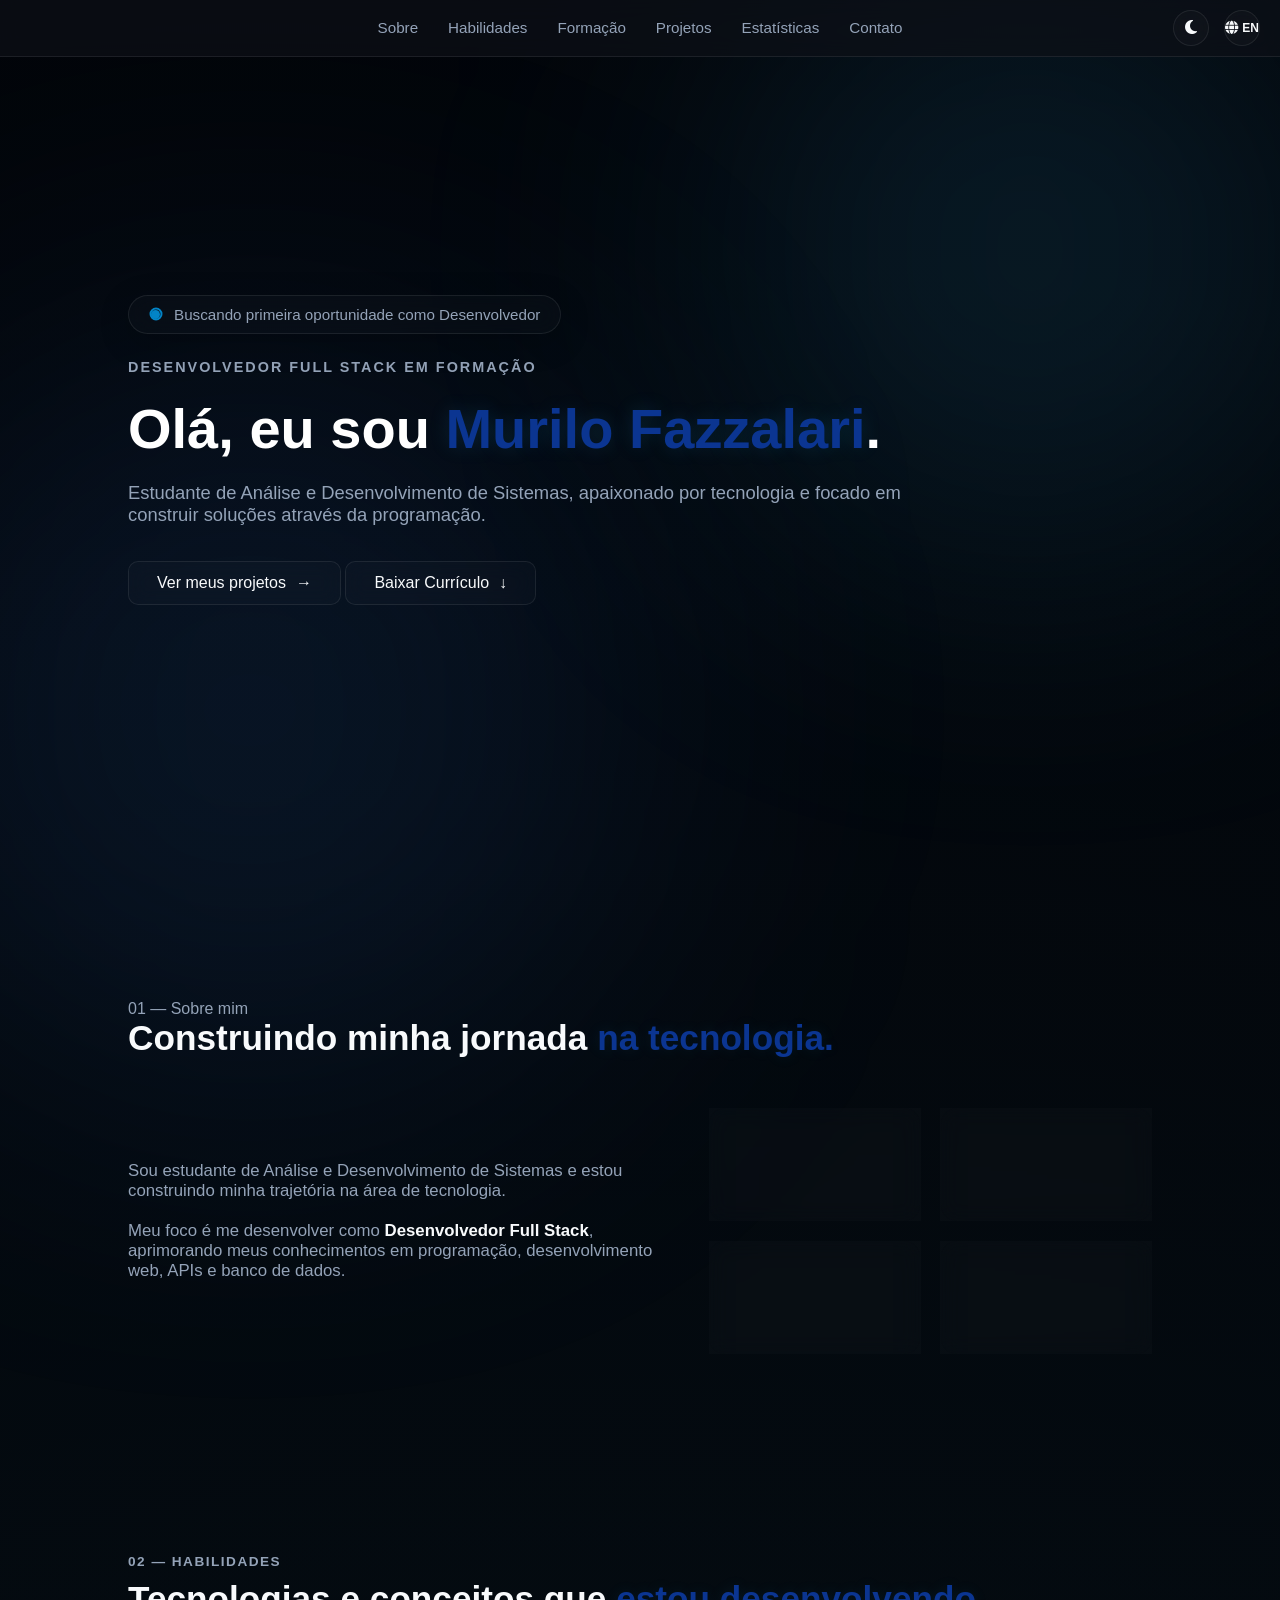
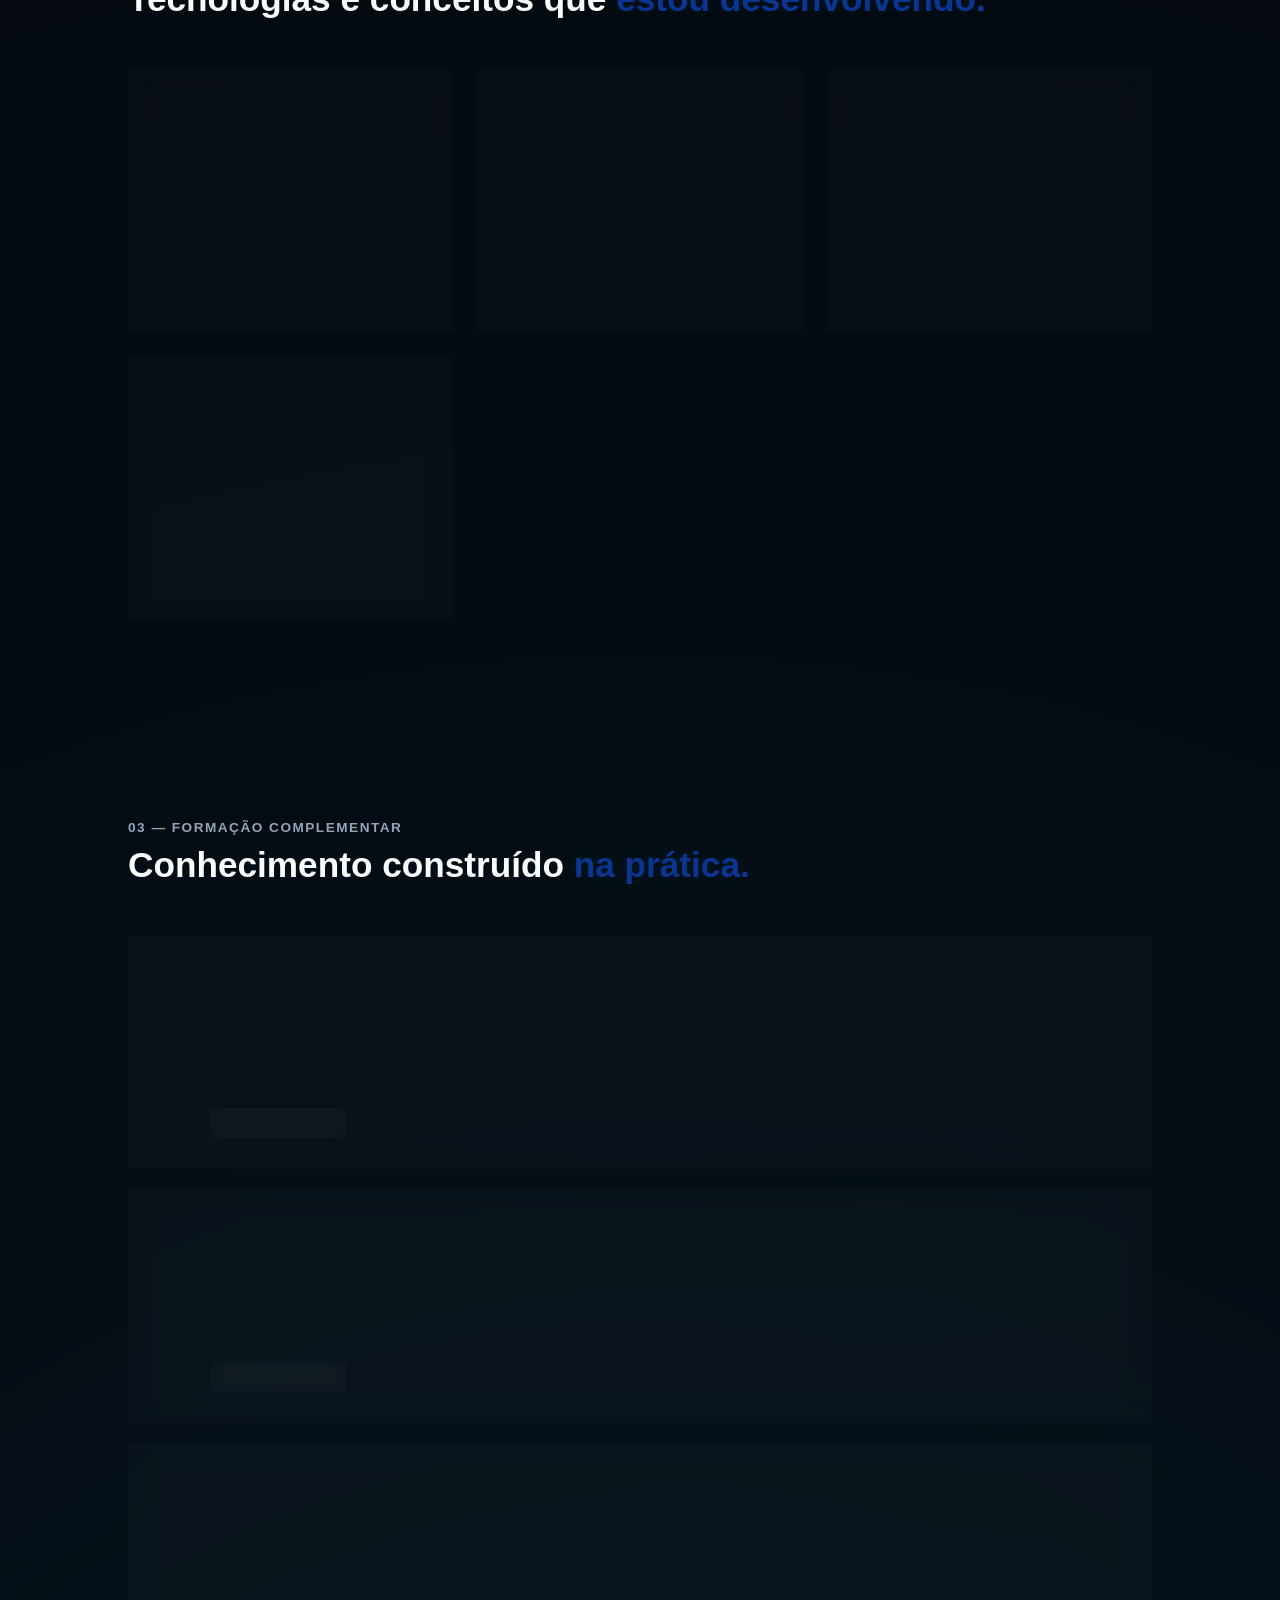
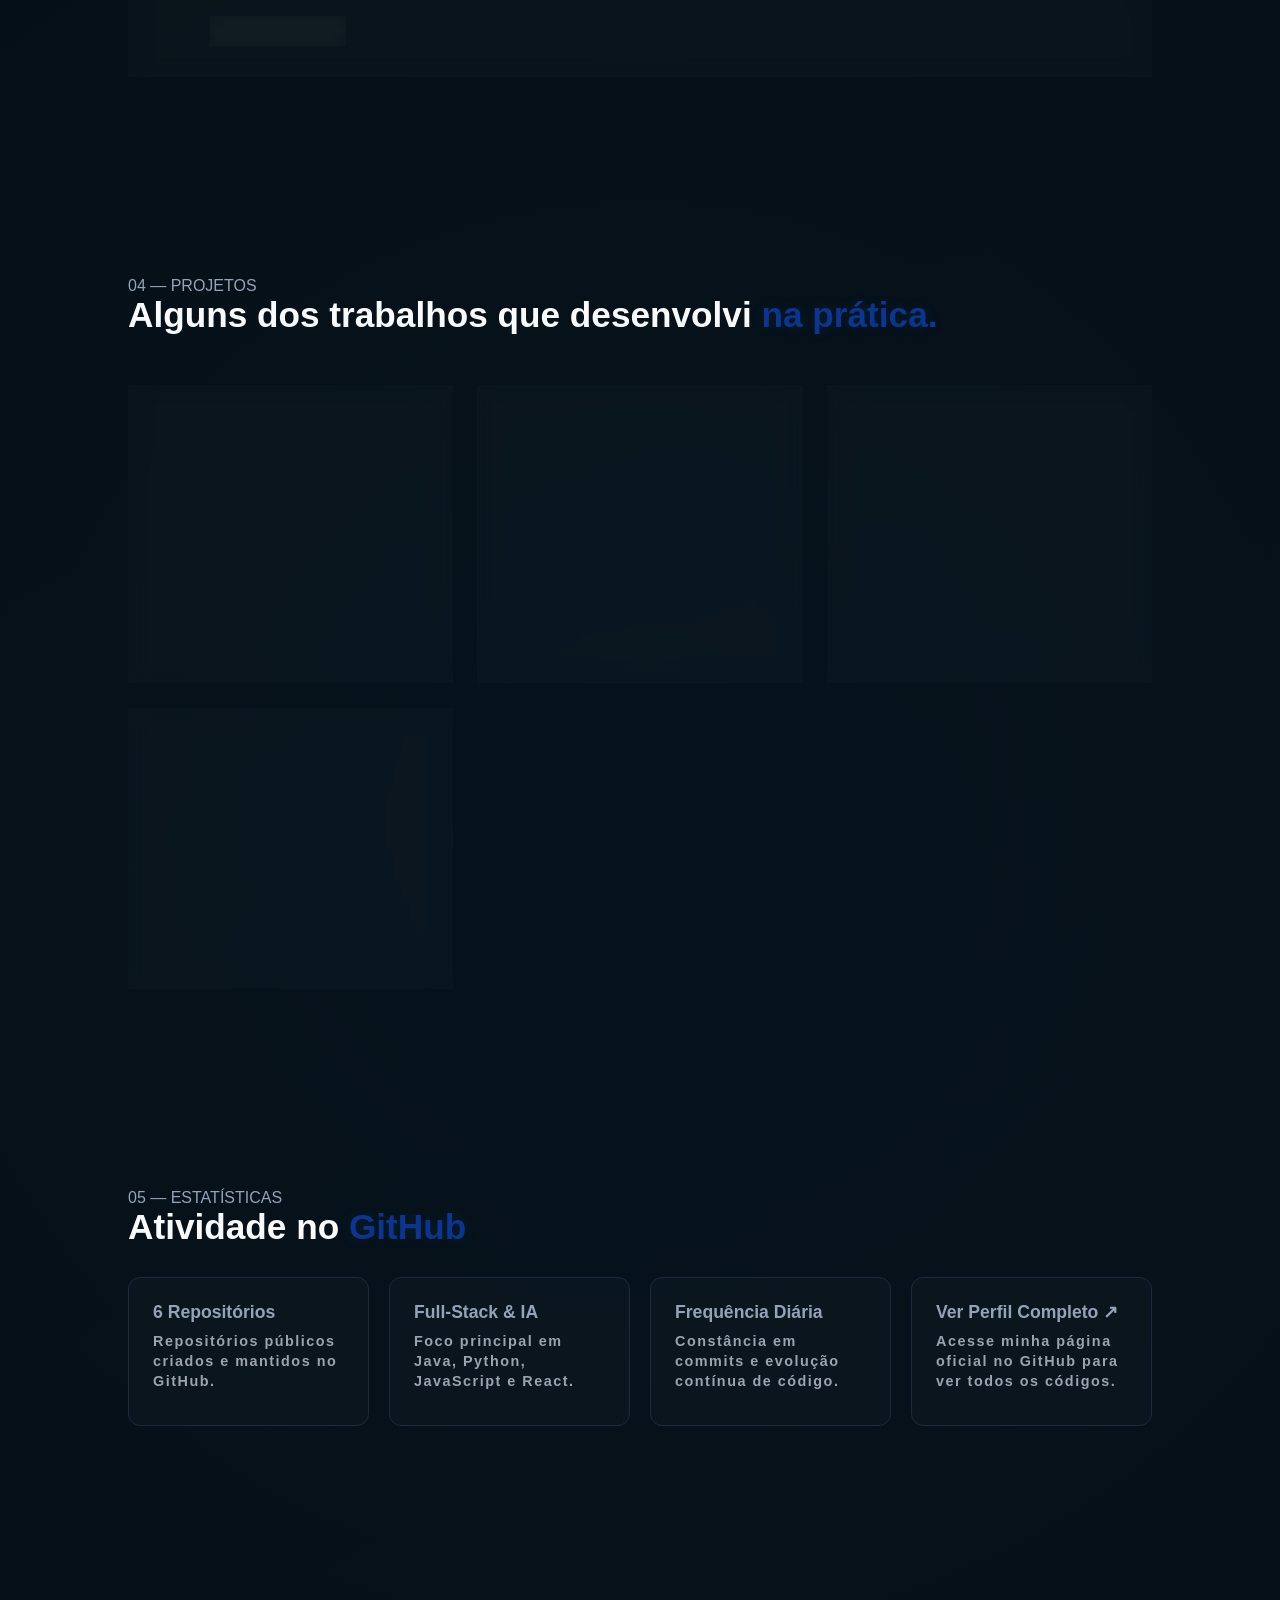
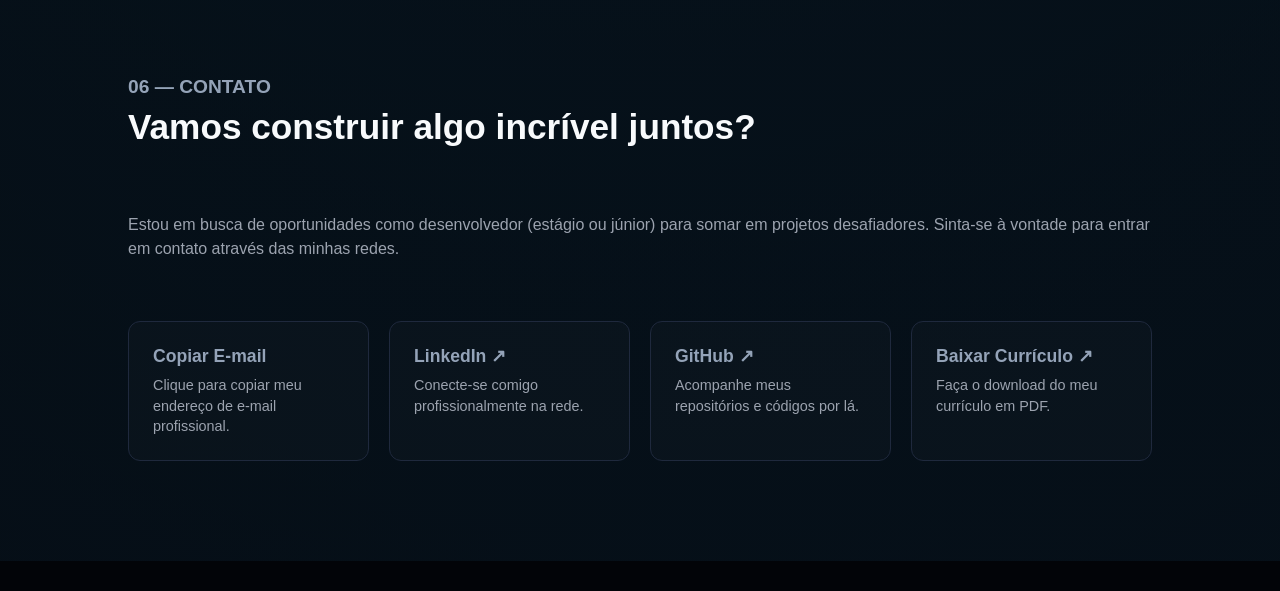
==== commit 8da4bf7b: "Meu primeiro commit" ====
--- a/index.html
+++ b/index.html
@@ -265,7 +265,7 @@
     <section id="projetos">
         <div class="section-title">
             <span data-translate="proj-tag">04 — PROJETOS</span>
-            <h2 data-translate="proj-title">Alguns dos trabalhos que desenvolvi na prática.</h2>
+           <h2 data-translate="proj-title">Alguns dos trabalhos que desenvolvi <span>na prática.</span></h2>
         </div>
 
         <div class="projects-grid">
@@ -345,8 +345,8 @@
         <div class="container">
             <div class="section-title">
                 <span data-translate="stats-tag">05 — ESTATÍSTICAS</span>
-                <h2 data-translate="stats-title">Atividade no GitHub</h2>
-            </div>
+                <h2 data-translate="stats-title">Atividade no <span> GitHub</span>
+</h2>
 
             <div class="github-four-grid">
                 <div class="github-stat-card">
@@ -370,7 +370,7 @@
                     </div>
                 </div>
 
-                <a href="https://github.com/mfazzalari" target="_blank" class="github-stat-card github-link-card">
+                <a href="https://github.com/mfazzalari-dev" target="_blank" class="github-stat-card github-link-card">
                     <div>
                         <h3 data-translate="stat-box-4-h">Ver Perfil Completo ↗</h3>
                         <p data-translate="stat-box-4-p">Acesse minha página oficial no GitHub para ver todos os códigos.</p>
@@ -384,7 +384,7 @@
         <div class="container">
             <div class="section-title">
                 <span data-translate="contact-tag">06 — CONTATO</span>
-                <h2 data-translate="contact-title">Vamos construir algo incrível juntos?</h2>
+                <h2 data-translate="contact-title">Vamos construir algo incrível </span> juntos?</span></h2>
             </div>
 
             <p style="margin-top: 16px; margin-bottom: 30px; color: var(--text-muted, #9ca3af); font-size: 1rem; line-height: 1.5;" data-translate="contact-desc">
@@ -407,7 +407,7 @@
                     </div>
                 </a>
 
-                <a href="https://github.com/mfazzalari" target="_blank" class="github-stat-card github-link-card">
+                <a href="https://github.com/mfazzalari-dev" target="_blank" class="github-stat-card github-link-card">
                     <div>
                         <h3 data-translate="contact-card-3-h">GitHub ↗</h3>
                         <p data-translate="contact-card-3-p">Acompanhe meus repositórios e códigos por lá.</p>
@@ -463,15 +463,15 @@
                         descEl.innerText = cardDesc;
                         techsEl.innerHTML = cardTechs;
 
-                        if (cardTitle.includes("Netflix") || cardTitle.includes("Clone")) {
-                            btnGithub.href = "https://github.com/mfazzalari/clone-netflix";
-                        } else if (cardTitle.includes("Portfólio")) {
-                            btnGithub.href = "https://github.com/mfazzalari/portfolio-murilo";
-                        } else if (cardTitle.includes("Restaurante")) {
-                            btnGithub.href = "https://github.com/mfazzalari/sistema-restaurante";
-                        } else if (cardTitle.includes("Orçamento")) {
-                            btnGithub.href = "https://github.com/mfazzalari/orcamento-financeiro-ia";
-                        }
+                        if (cardTitle.includes("Netflix")) {
+            btnGithub.href = "https://github.com/mfazzalari-dev/clone-netflix";
+        } else if (cardTitle.includes("Portfólio")) {
+            btnGithub.href = "https://github.com/mfazzalari-dev/portfolio-murilo";
+        } else if (cardTitle.includes("Restaurante")) {
+            btnGithub.href = "https://github.com/mfazzalari-dev/sistema-restaurante";
+        } else if (cardTitle.includes("Orçamento")) {
+            btnGithub.href = "https://github.com/mfazzalari-dev/orcamento-financeiro-ia";
+        }
 
                         modal.classList.add("is-visible");
                         document.body.style.overflow = "hidden";
@@ -678,7 +678,7 @@
 
             // Projetos
             "proj-tag": "04 — PROJECTS",
-            "proj-title": "Some of the works I developed in practice.",
+            "proj-title": "Some of the works I developed <span>in practice.</span>",
             "p-tag-1": "Highlight",
             "p-h3-1": "Personal Portfolio",
             "p-desc-1": "Modern and responsive portfolio website developed to present my journey, skills, education, and projects professionally.",
@@ -702,7 +702,7 @@
 
             // Estatísticas
             "stats-tag": "05 — STATISTICS",
-            "stats-title": "GitHub Activity",
+            "stats-title": "GitHub <span>Activity</span>",
             "stat-box-1-h": "6 Repositories",
             "stat-box-1-p": "Public repositories created and maintained on GitHub.",
             "stat-box-2-h": "Full-Stack & IA",
@@ -763,4 +763,4 @@
     </script>
 </body>
 
-</html>+</html>
--- a/style.css
+++ b/style.css
@@ -1300,3 +1300,8 @@
     gap: 15px;
     margin-left: auto; /* O segredo: joga tudo que estiver dentro desta div para a direita */
 }
+/* Altera a cor do seu nome na seção Hero e do destaque na seção Sobre */
+.hero-content h1 span,
+.section-title h2 span {
+    color: #0b3591; /* Substitua pelo código da cor exata que você deseja */
+}
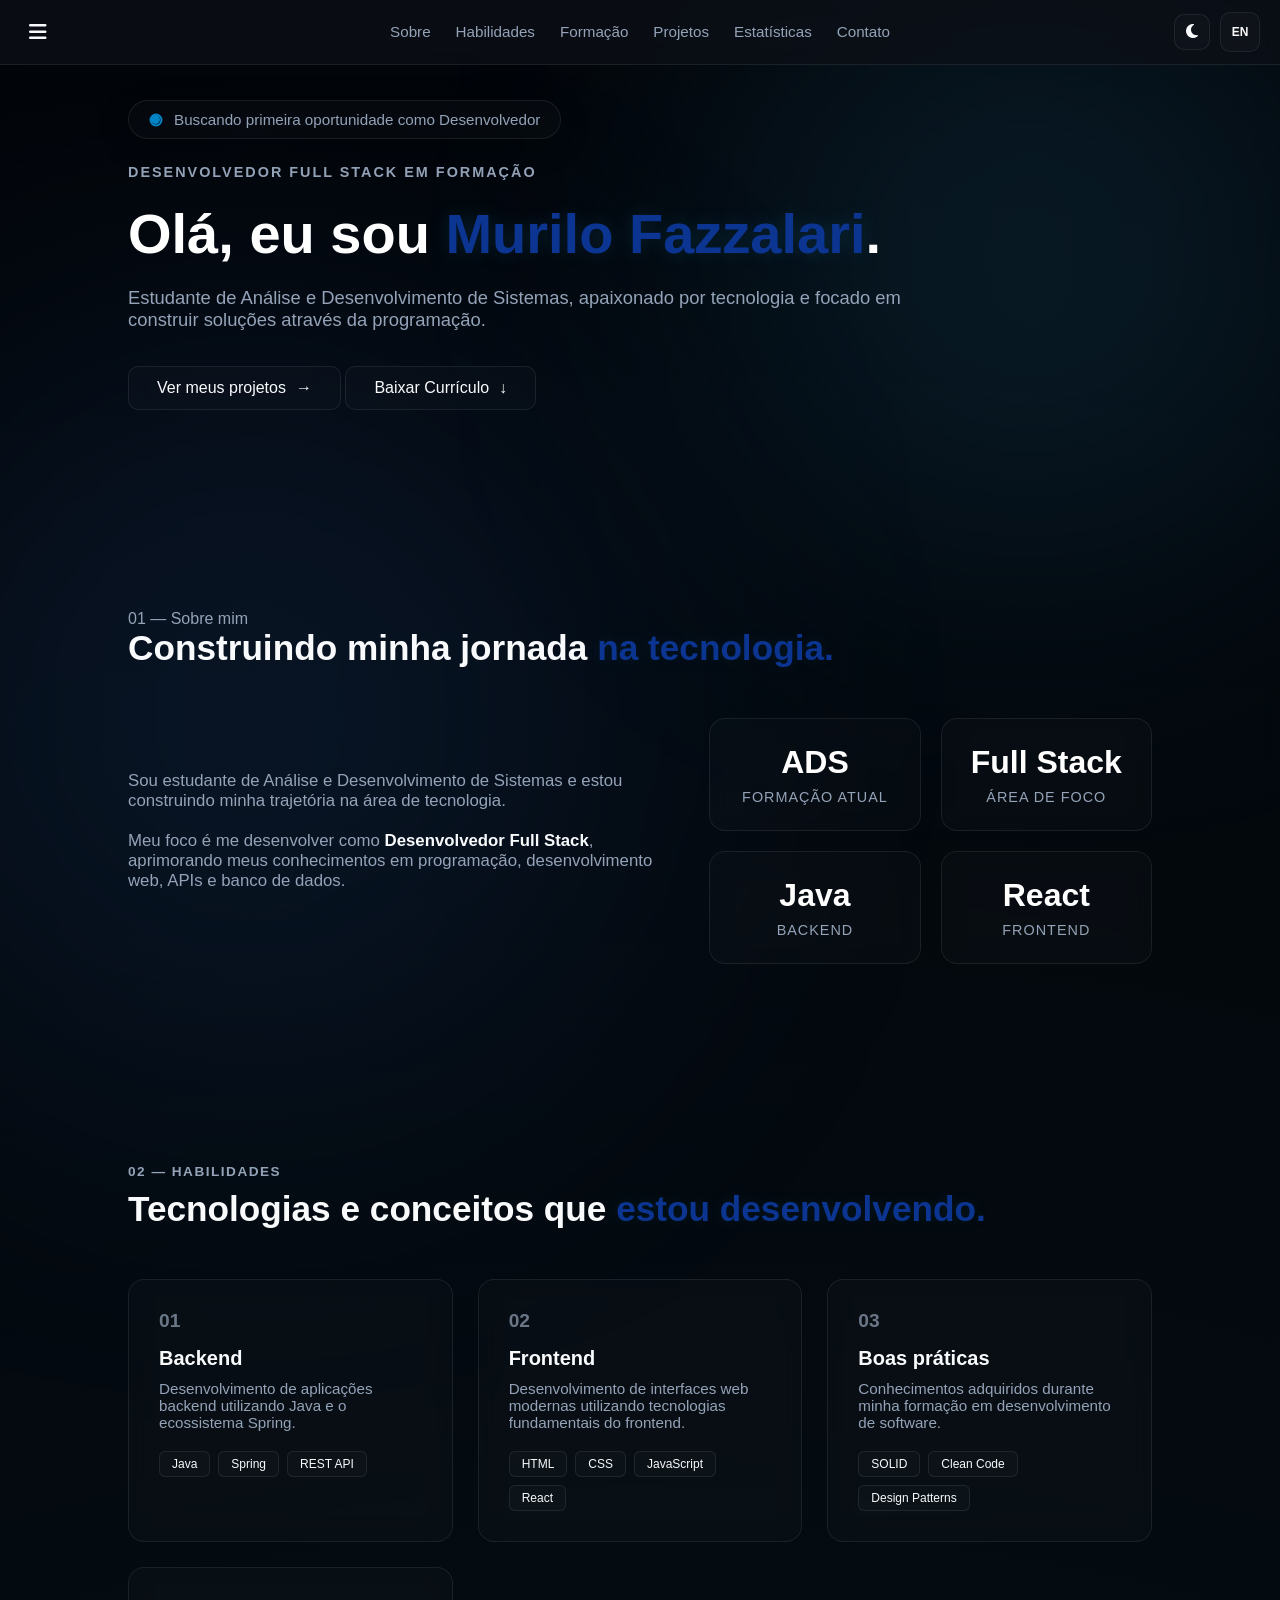
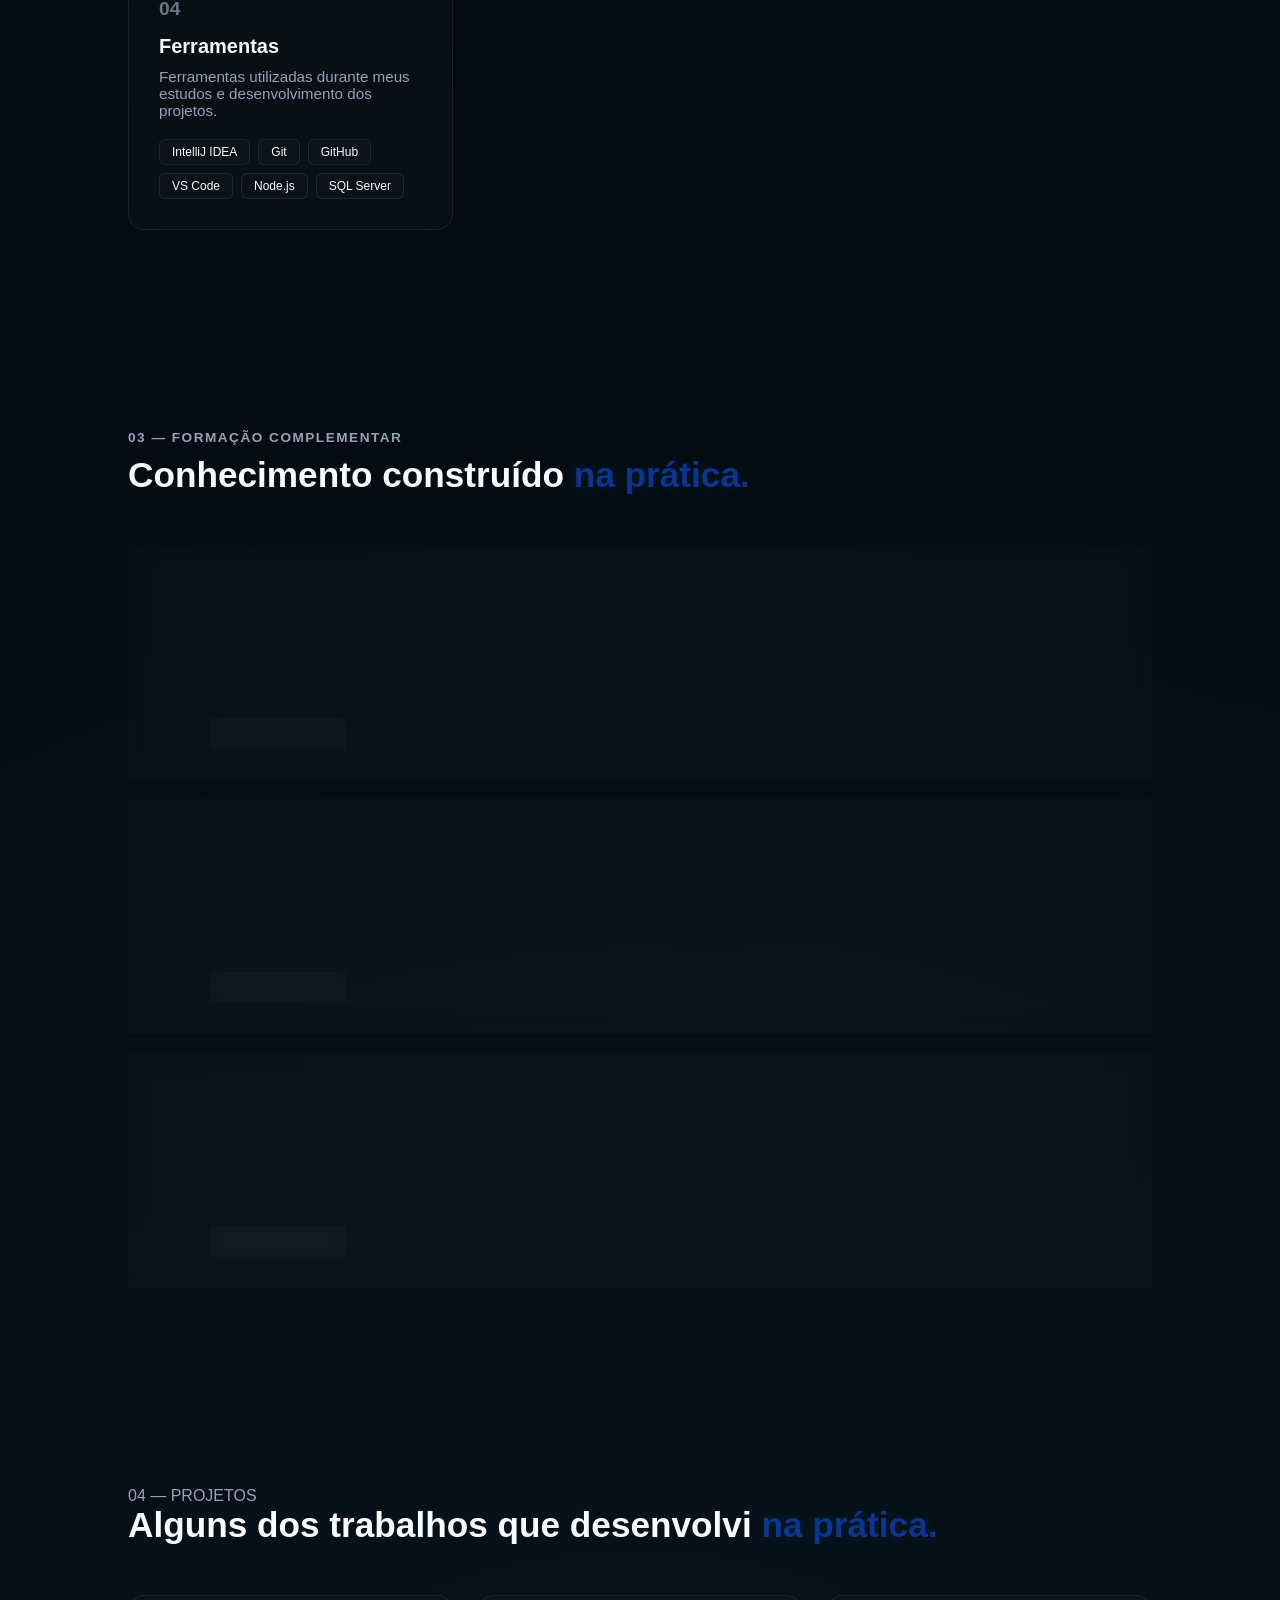
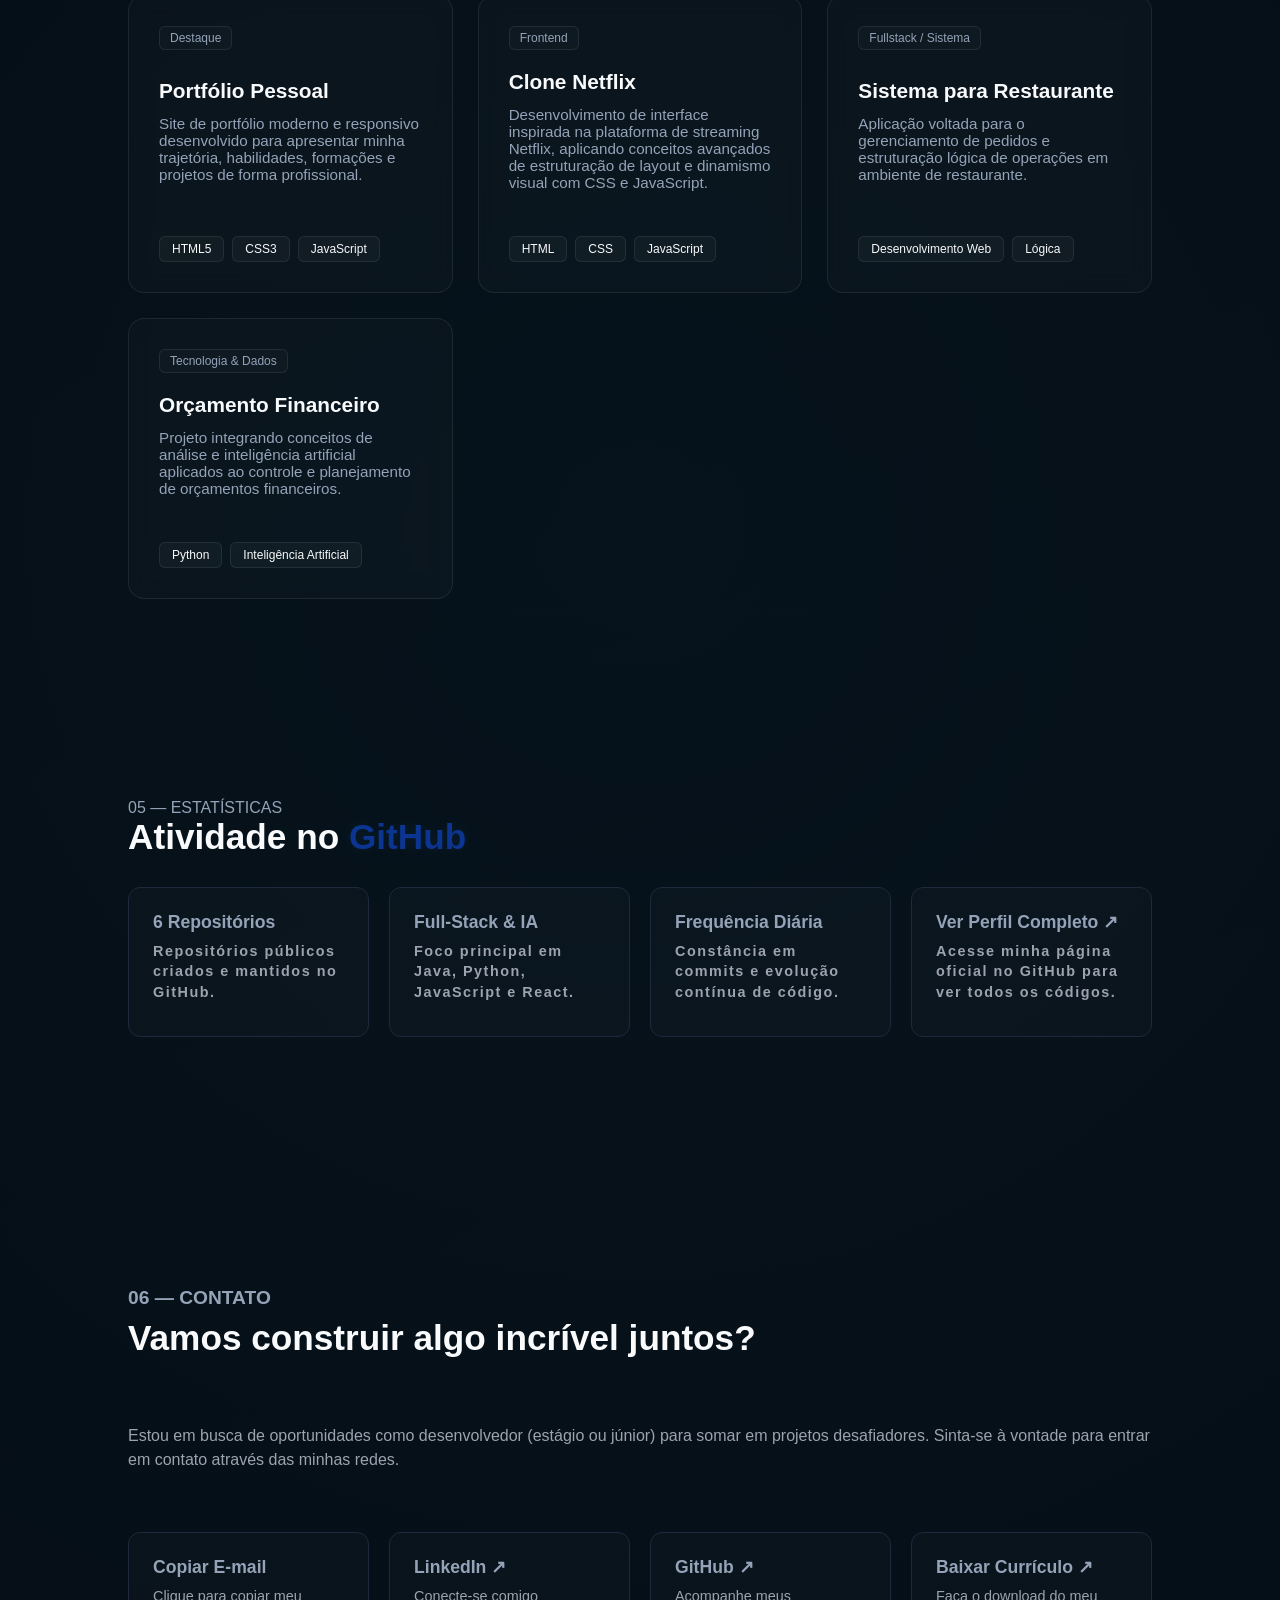
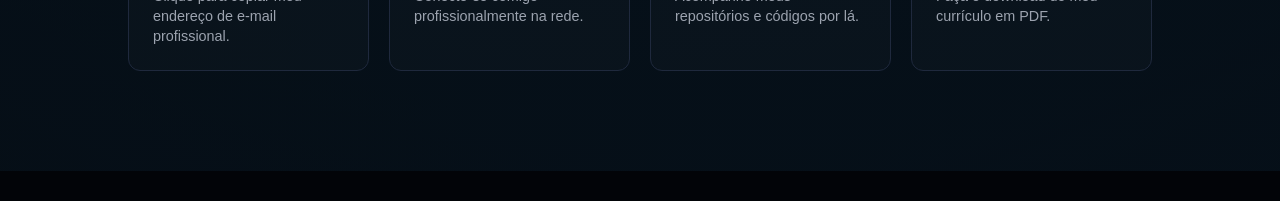
==== commit c292f3d6: "Corrige centralização e tamanho do texto EN no mobile" ====
--- a/index.html
+++ b/index.html
@@ -13,30 +13,37 @@
 
    <header>
     <div class="header-container">
-        <nav>
+        <!-- 1. Esquerda: Botão Hamburguer -->
+        <button id="menu-toggle" class="menu-toggle-btn" aria-label="Abrir menu">
+            <i class="fas fa-bars"></i>
+        </button>
+
+        <!-- 2. Centro: Menu de Navegação (Gaveta centralizada) -->
+        <nav id="nav-menu">
             <ul>
-                <li><a href="#sobre" data-translate="nav-sobre">Sobre</a></li>
-                <li><a href="#habilidades" data-translate="nav-habilidades">Habilidades</a></li>
-                <li><a href="#formacao" data-translate="nav-formacao">Formação</a></li>
-                <li><a href="#projetos" data-translate="nav-projetos">Projetos</a></li>
-                <li><a href="#github-stats" data-translate="nav-estatisticas">Estatísticas</a></li>
-                <li><a href="#contato" data-translate="nav-contato">Contato</a></li>
+                <li><a href="#about">Sobre</a></li>
+                <li><a href="#skills">Habilidades</a></li>
+                <li><a href="#education">Formação</a></li>
+                <li><a href="#projects">Projetos</a></li>
+                <li><a href="#stats">Estatísticas</a></li>
+                <li><a href="#contato">Contato</a></li>
             </ul>
         </nav>
-        
+
+        <!-- 3. Direita: Botões de Ação Padronizados -->
         <div class="header-actions-right">
-            <button id="theme-toggle" class="theme-toggle-btn" aria-label="Alternar Tema">
-                <i class="fas fa-moon" id="theme-icon"></i>
+            <!-- Botão do Tema -->
+            <button id="theme-toggle" class="theme-toggle-btn" aria-label="Alternar tema">
+                <i class="fas fa-moon"></i>
             </button>
-
-            <button id="lang-toggle" class="theme-toggle-btn" aria-label="Traduzir Página" title="Mudar para Inglês">
-                <i class="fas fa-globe" id="lang-icon"></i>
-                <span id="lang-text" style="font-size: 0.75rem; font-weight: bold; margin-left: 4px;">EN</span>
+            
+            <!-- Botão de Idioma -->
+            <button id="lang-toggle" class="theme-toggle-btn" aria-label="Mudar idioma">
+                <span>EN</span>
             </button>
         </div>
     </div>
 </header>
-
     <section class="hero">
         <div class="hero-content">
             <div class="status-badge" data-translate="hero-badge">
@@ -761,6 +768,16 @@
             }
         });
     </script>
+ <!-- Seus outros scripts do site -->
+    <script>
+        const menuToggle = document.getElementById('menu-toggle');
+        const navMenu = document.getElementById('nav-menu');
+
+        if (menuToggle && navMenu) {
+            menuToggle.addEventListener('click', () => {
+                navMenu.classList.toggle('active');
+            });
+        }
+    </script>
 </body>
-
-</html>
+</html>
--- a/style.css
+++ b/style.css
@@ -193,13 +193,19 @@
     border-radius: 2px;
 }
 
+/* ==========================================
+   PADRONIZAÇÃO DOS BOTÕES DO HEADER (LUA E IDIOMA)
+   ========================================== */
 .theme-toggle-btn {
     background: var(--card-bg);
     border: 1px solid var(--card-border);
     color: var(--text-heading);
-    width: 40px;
-    height: 40px;
-    border-radius: 50%;
+    
+    /* Tamanho fixo igual para os dois botões */
+    width: 42px !important;
+    height: 42px !important;
+    
+    border-radius: 10px; /* Se preferir quadrado com bordas arredondadas igual ao da imagem */
     display: flex;
     align-items: center;
     justify-content: center;
@@ -207,13 +213,24 @@
     backdrop-filter: blur(10px);
     -webkit-backdrop-filter: blur(10px);
     transition: all 0.3s ease;
-    margin-left: auto;
+}
+
+/* Garante que o texto de dentro do botão (EN) e o ícone fiquem proporcionais */
+.theme-toggle-btn span {
+    font-size: 0.8rem !important;
+    font-weight: bold !important;
+    line-height: 1 !important;
+}
+
+.theme-toggle-btn i {
+    font-size: 0.95rem !important;
 }
 
 .theme-toggle-btn:hover {
     border-color: var(--card-border-hover);
     box-shadow: 0 0 15px rgba(56, 189, 248, 0.2);
-    transform: scale(1.05);
+    transform: translateY(-2px);
+}
 }
 
 /* ==========================================
@@ -1304,4 +1321,415 @@
 .hero-content h1 span,
 .section-title h2 span {
     color: #0b3591; /* Substitua pelo código da cor exata que você deseja */
+}
+@media (max-width: 768px) {
+    /* 1. HEADER E NAVEGAÇÃO MOBILE */
+    header {
+        width: 100% !important;
+    }
+
+    .header-container {
+        display: flex !important;
+        flex-direction: column !important;
+        align-items: center !important;
+        padding: 10px !important;
+        gap: 8px !important;
+        width: 100% !important;
+        box-sizing: border-box !important;
+    }
+
+    /* FORÇA OS BOTÕES A FICAREM MENORES E EM LINHA */
+    div.header-actions-right,
+    .header-actions-right {
+        position: static !important;
+        display: inline-flex !important;
+        flex-direction: row !important;
+        justify-content: center !important;
+        align-items: center !important;
+        gap: 6px !important;
+        margin: 0 !important;
+        transform: none !important;
+        vertical-align: middle !important;
+    }
+
+    /* Diminui de fato o tamanho dos botões de tema e tradução */
+    .header-actions-right button, 
+    .header-actions-right select, 
+    .header-actions-right div,
+    .header-actions-right span {
+        width: 26px !important;
+        height: 26px !important;
+        min-width: 26px !important;
+        min-height: 26px !important;
+        padding: 2px !important;
+        font-size: 0.55rem !important;
+        border-radius: 4px !important;
+    }
+
+    /* Reduz os ícones internos caso sejam SVG ou imagens */
+    .header-actions-right svg, 
+    .header-actions-right img {
+        width: 12px !important;
+        height: 12px !important;
+    }
+
+    /* Transforma a navbar em uma lista flexível */
+    nav {
+        width: 100% !important;
+    }
+
+    nav ul {
+        display: flex !important;
+        flex-wrap: wrap !important;
+        justify-content: center !important;
+        align-items: center !important;
+        gap: 4px 8px !important;
+        padding: 0 !important;
+        margin: 0 !important;
+        list-style: none !important;
+        width: 100% !important;
+    }
+
+    nav ul li a {
+        font-size: 0.7rem !important;
+        padding: 2px 4px !important;
+        white-space: nowrap !important;
+    }
+
+    /* 2. CORREÇÃO DOS CARDS E GRIDS QUE ESTOURAM A TELA */
+    body {
+        overflow-x: hidden !important;
+    }
+
+    section, 
+    .hero, 
+    .about-container, 
+    .projects-grid, 
+    .github-four-grid {
+        width: 100% !important;
+        max-width: 100% !important;
+        box-sizing: border-box !important;
+        padding-left: 12px !important;
+        padding-right: 12px !important;
+    }
+
+    .projects-grid, 
+    .github-four-grid, 
+    .about-grid, 
+    .skills-grid {
+        display: flex !important;
+        flex-direction: column !important;
+        width: 100% !important;
+        gap: 15px !important;
+    }
+
+    .project-card, 
+    .github-stat-card, 
+    .about-card {
+        width: 100% !important;
+        max-width: 100% !important;
+        box-sizing: border-box !important;
+    }
+}
+/* ==========================================
+   HEADER E RESPONSIVIDADE MOBILE CORRIGIDOS
+   ========================================== */
+header {
+    position: fixed;
+    top: 0;
+    left: 0;
+    width: 100%;
+    background: var(--header-bg);
+    backdrop-filter: blur(12px);
+    -webkit-backdrop-filter: blur(12px);
+    border-bottom: 1px solid var(--header-border);
+    z-index: 1000;
+}
+
+.header-container {
+    display: flex;
+    justify-content: space-between;
+    align-items: center;
+    max-width: 1400px;
+    margin: 0 auto;
+    padding: 12px 20px;
+}
+
+header nav {
+    flex-grow: 1;
+    display: flex;
+    justify-content: center;
+}
+
+header nav ul {
+    display: flex;
+    list-style: none;
+    gap: 25px;
+    margin: 0;
+    padding: 0;
+}
+
+header nav ul li a {
+    color: var(--text-color);
+    text-decoration: none;
+    font-weight: 500;
+    font-size: 0.95rem;
+    transition: color 0.3s ease;
+}
+
+header nav ul li a:hover,
+header nav ul li a.active {
+    color: var(--text-heading);
+}
+
+.header-actions-right {
+    display: flex;
+    align-items: center;
+    gap: 10px;
+}
+
+.theme-toggle-btn {
+    background: var(--card-bg);
+    border: 1px solid var(--card-border);
+    color: var(--text-heading);
+    width: 38px;
+    height: 38px;
+    border-radius: 50%;
+    display: flex;
+    align-items: center;
+    justify-content: center;
+    cursor: pointer;
+    transition: all 0.3s ease;
+}
+
+/* ==========================================
+   MOBILE (Telas menores que 768px)
+   ========================================== */
+@media (max-width: 768px) {
+    .header-container {
+        flex-direction: column;
+        gap: 10px;
+        padding: 10px 15px;
+    }
+
+    header nav {
+        width: 100%;
+        overflow-x: auto;
+        justify-content: flex-start;
+        padding-bottom: 4px;
+    }
+
+    header nav ul {
+        gap: 15px;
+        white-space: nowrap;
+    }
+
+    header nav ul li a {
+        font-size: 0.8rem;
+    }
+
+    .header-actions-right {
+        position: relative;
+        display: flex;
+        justify-content: center;
+        width: 100%;
+        gap: 15px;
+        padding-top: 4px;
+        border-top: 1px solid var(--card-border);
+    }
+}
+/* ==========================================
+   AJUSTES DO MENU HAMBURGUER E MOBILE
+   ========================================== */
+.menu-toggle-btn {
+    display: none;
+    background: none;
+    border: none;
+    color: var(--text-heading);
+    font-size: 1.25rem;
+    cursor: pointer;
+}
+
+@media (max-width: 768px) {
+    .menu-toggle-btn {
+        display: block; /* Exibe o botão hamburguer no mobile */
+    }
+
+    .header-container {
+        display: flex !important;
+        flex-direction: row !important;
+        justify-content: space-between !important;
+        align-items: center !important;
+        padding: 12px 20px !important;
+        position: relative !important;
+    }
+
+    /* Esconde o menu de navegação por padrão no celular */
+    header nav {
+        display: none !important;
+        position: absolute !important;
+        top: 100% !important;
+        left: 50% !important;
+        transform: translateX(-50%) !important; /* Centraliza perfeitamente a gaveta na tela */
+        width: 85% !important;
+        max-width: 320px !important;
+        background: var(--header-bg, #0d1117) !important;
+        backdrop-filter: blur(16px) !important;
+        -webkit-backdrop-filter: blur(16px) !important;
+        border: 1px solid var(--card-border, rgba(255, 255, 255, 0.1)) !important;
+        border-radius: 14px !important;
+        padding: 25px 20px !important;
+        box-shadow: 0 20px 40px rgba(0, 0, 0, 0.6) !important;
+        z-index: 1000 !important;
+    }
+
+    /* Quando ativado pelo JavaScript, exibe o menu centralizado */
+    header nav.active {
+        display: flex !important;
+        justify-content: center !important;
+    }
+
+    header nav ul {
+        display: flex !important;
+        flex-direction: column !important;
+        align-items: center !important;
+        gap: 18px !important;
+        width: 100% !important;
+        margin: 0 !important;
+        padding: 0 !important;
+    }
+
+    header nav ul li a {
+        font-size: 1rem !important;
+        font-weight: 500 !important;
+    }
+
+    /* Mantém os botões de tema e idioma alinhados à direita no topo */
+    .header-actions-right {
+        display: flex !important;
+        align-items: center !important;
+        gap: 8px !important;
+        position: static !important;
+    }
+}
+/* ==========================================
+   PADRONIZAÇÃO PERFEITA DOS BOTÕES DO HEADER
+   ========================================== */
+.header-actions-right {
+    display: flex !important;
+    align-items: center !important;
+    gap: 10px !important;
+}
+
+/* Força ambos os botões a terem as mesmas dimensões exatas */
+.header-actions-right button,
+.theme-toggle-btn {
+    background: var(--card-bg, rgba(255, 255, 255, 0.03)) !important;
+    border: 1px solid var(--card-border, rgba(255, 255, 255, 0.08)) !important;
+    color: var(--text-heading, #fff) !important;
+    width: 40px !important;
+    height: 40px !important;
+    min-width: 40px !important;
+    min-height: 40px !important;
+    border-radius: 10px !important;
+    display: flex !important;
+    align-items: center !important;
+    justify-content: center !important;
+    cursor: pointer !important;
+    padding: 0 !important;
+    margin: 0 !important;
+    box-sizing: border-box !important;
+    transition: all 0.3s ease !important;
+}
+
+/* Padroniza o tamanho do texto (EN) e do ícone (Lua) dentro dos botões */
+.header-actions-right button span,
+.theme-toggle-btn span {
+    font-size: 0.75rem !important;
+    font-weight: 700 !important;
+    line-height: 1 !important;
+    display: inline-block !important;
+}
+
+.header-actions-right button i,
+.theme-toggle-btn i {
+    font-size: 0.95rem !important;
+    line-height: 1 !important;
+}
+
+/* Efeito de hover unificado */
+.header-actions-right button:hover,
+.theme-toggle-btn:hover {
+    border-color: var(--card-border-hover, #38bdf8) !important;
+    box-shadow: 0 0 12px rgba(56, 189, 248, 0.25) !important;
+}
+/* ==========================================
+   BOTÕES MENORES E CENTRALIZADOS NO MOBILE
+   ========================================== */
+@media (max-width: 768px) {
+    .header-container {
+        display: flex !important;
+        justify-content: space-between !important;
+        align-items: center !important;
+        padding: 10px 15px !important;
+        position: relative !important;
+    }
+
+    /* Agrupa o tema e o idioma bem no centro ou alinhados */
+    .header-actions-right {
+        display: flex !important;
+        align-items: center !important;
+        justify-content: center !important;
+        gap: 8px !important;
+        margin: 0 auto !important; /* Centraliza o bloco dos botões */
+    }
+
+    /* Reduz o tamanho dos cards (botões) para menores */
+    .menu-toggle-btn,
+    .header-actions-right button,
+    .theme-toggle-btn {
+        width: 34px !important;
+        height: 34px !important;
+        min-width: 34px !important;
+        min-height: 34px !important;
+        border-radius: 8px !important;
+        display: flex !important;
+        align-items: center !important;
+        justify-content: center !important;
+        padding: 0 !important;
+        box-sizing: border-box !important;
+    }
+
+    /* Diminui proporcionalmente o ícone da lua e o texto "EN" */
+   .header-actions-right button span,
+    .theme-toggle-btn span,
+    #lang-text {
+        font-size: 0.8rem !important;
+        font-weight: 700 !important;
+    }
+
+    .header-actions-right button i,
+    .theme-toggle-btn i,
+    .menu-toggle-btn i {
+        font-size: 0.8rem !important;
+    }
+}
+/* Centraliza perfeitamente o texto do idioma no card */
+.header-actions-right button,
+.theme-toggle-btn {
+    display: flex !important;
+    align-items: center !important;
+    justify-content: center !important;
+    text-align: center !important;
+}
+
+.header-actions-right button span,
+.theme-toggle-btn span,
+#lang-text {
+    display: inline-flex !important;
+    align-items: center !important;
+    justify-content: center !important;
+    width: 100% !important;
+    height: 100% !important;
+    margin: 0 !important;
 }
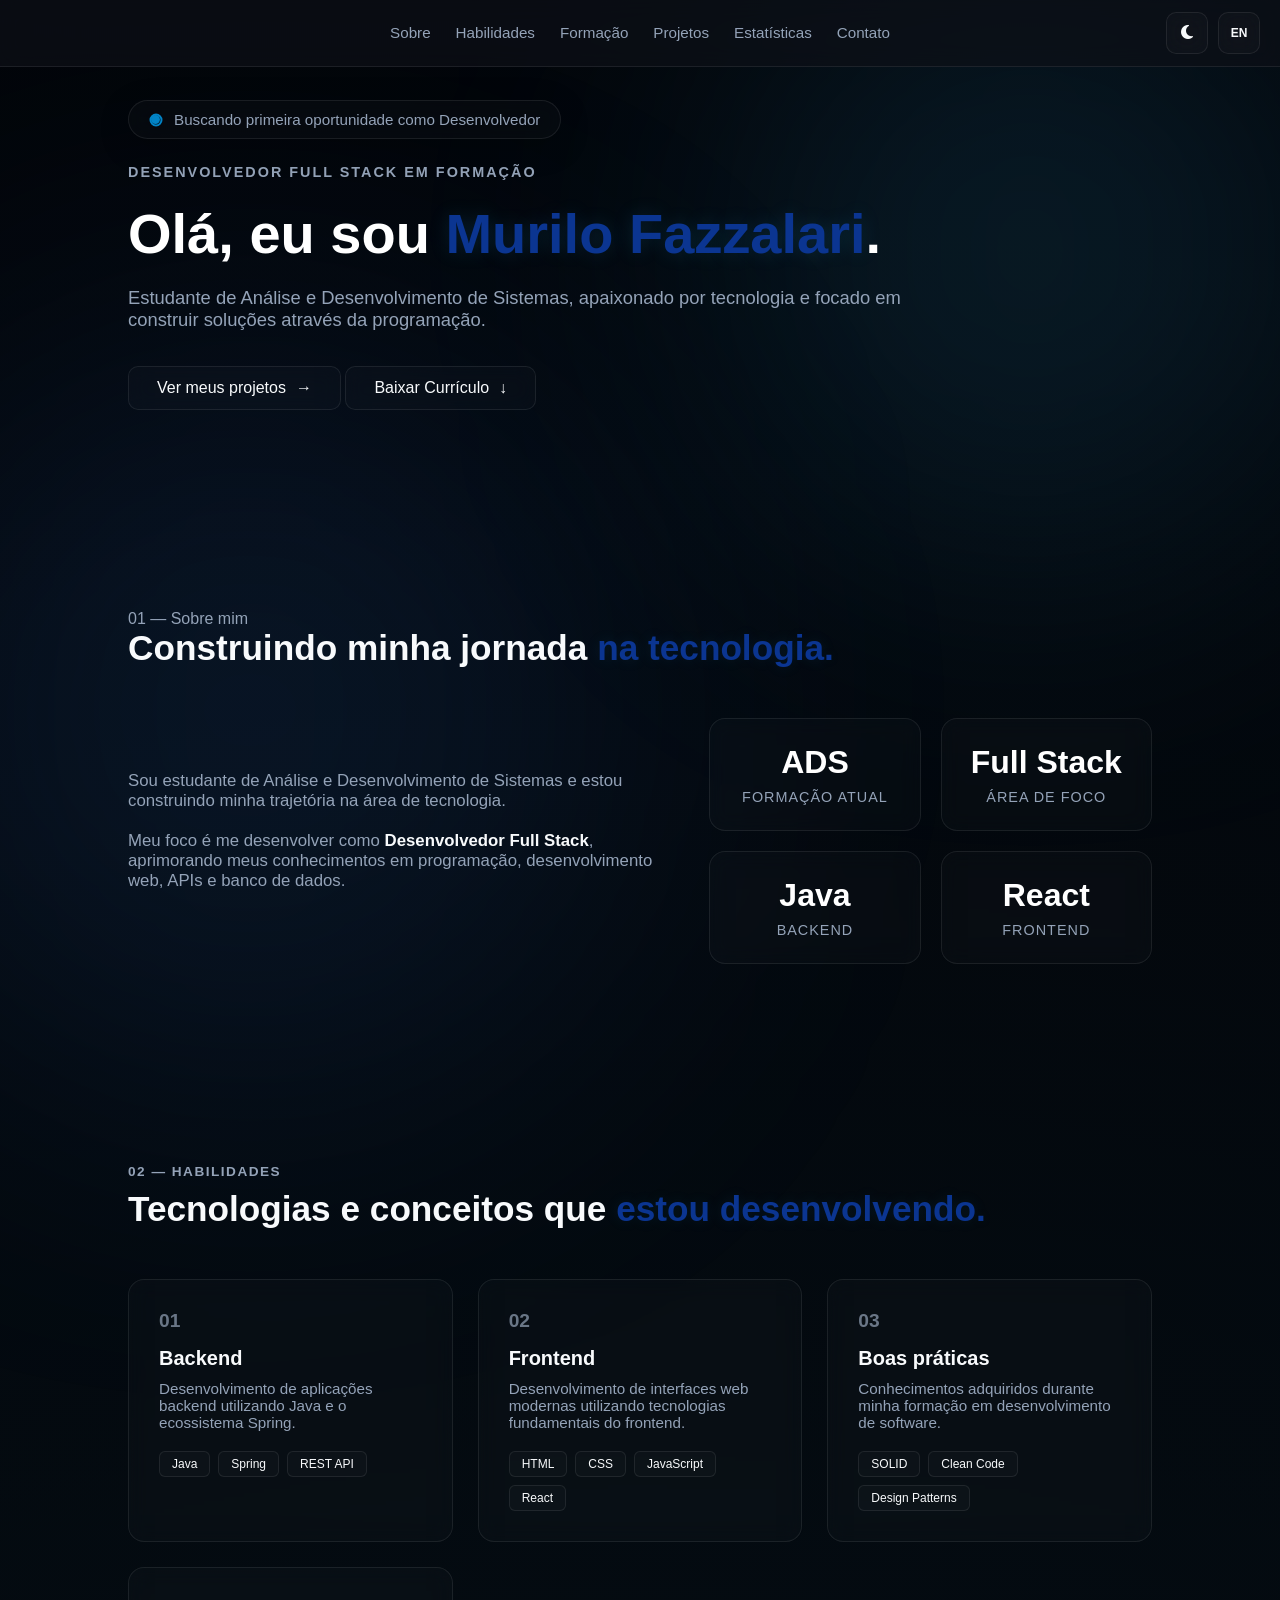
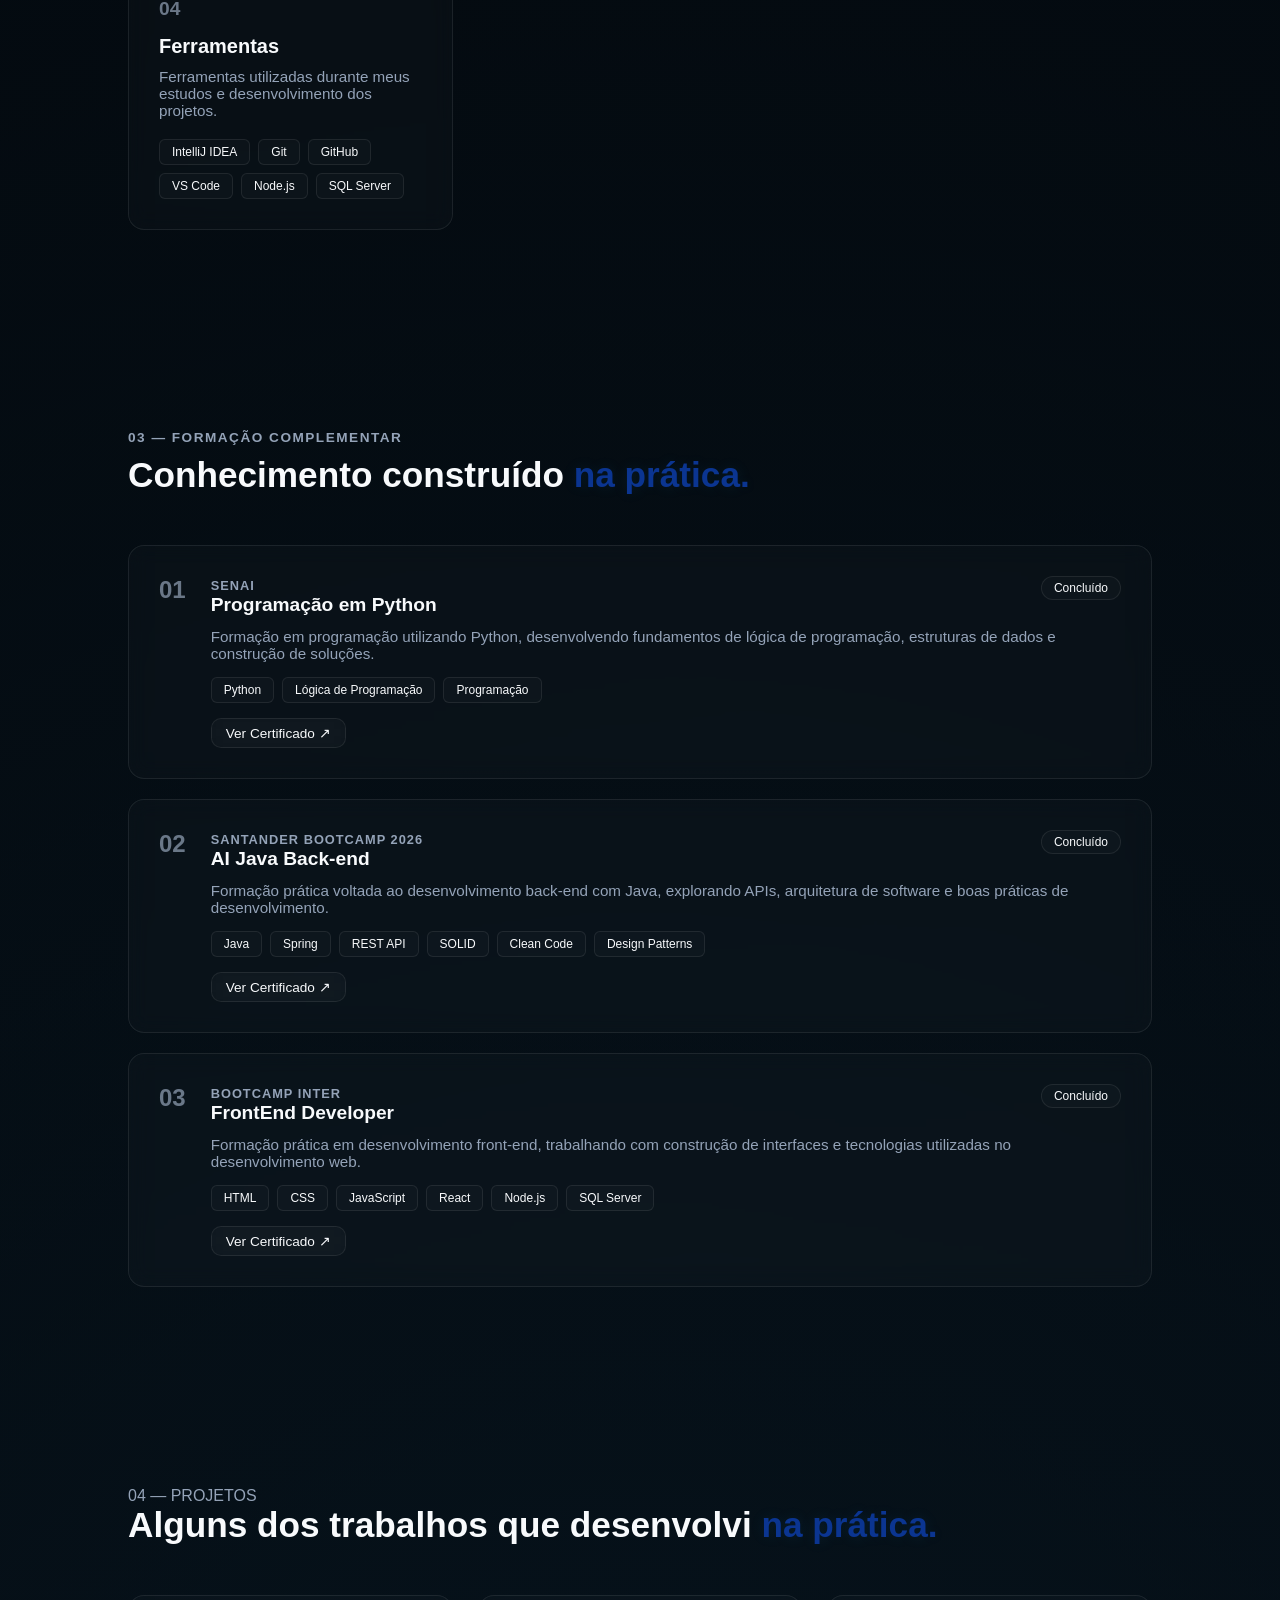
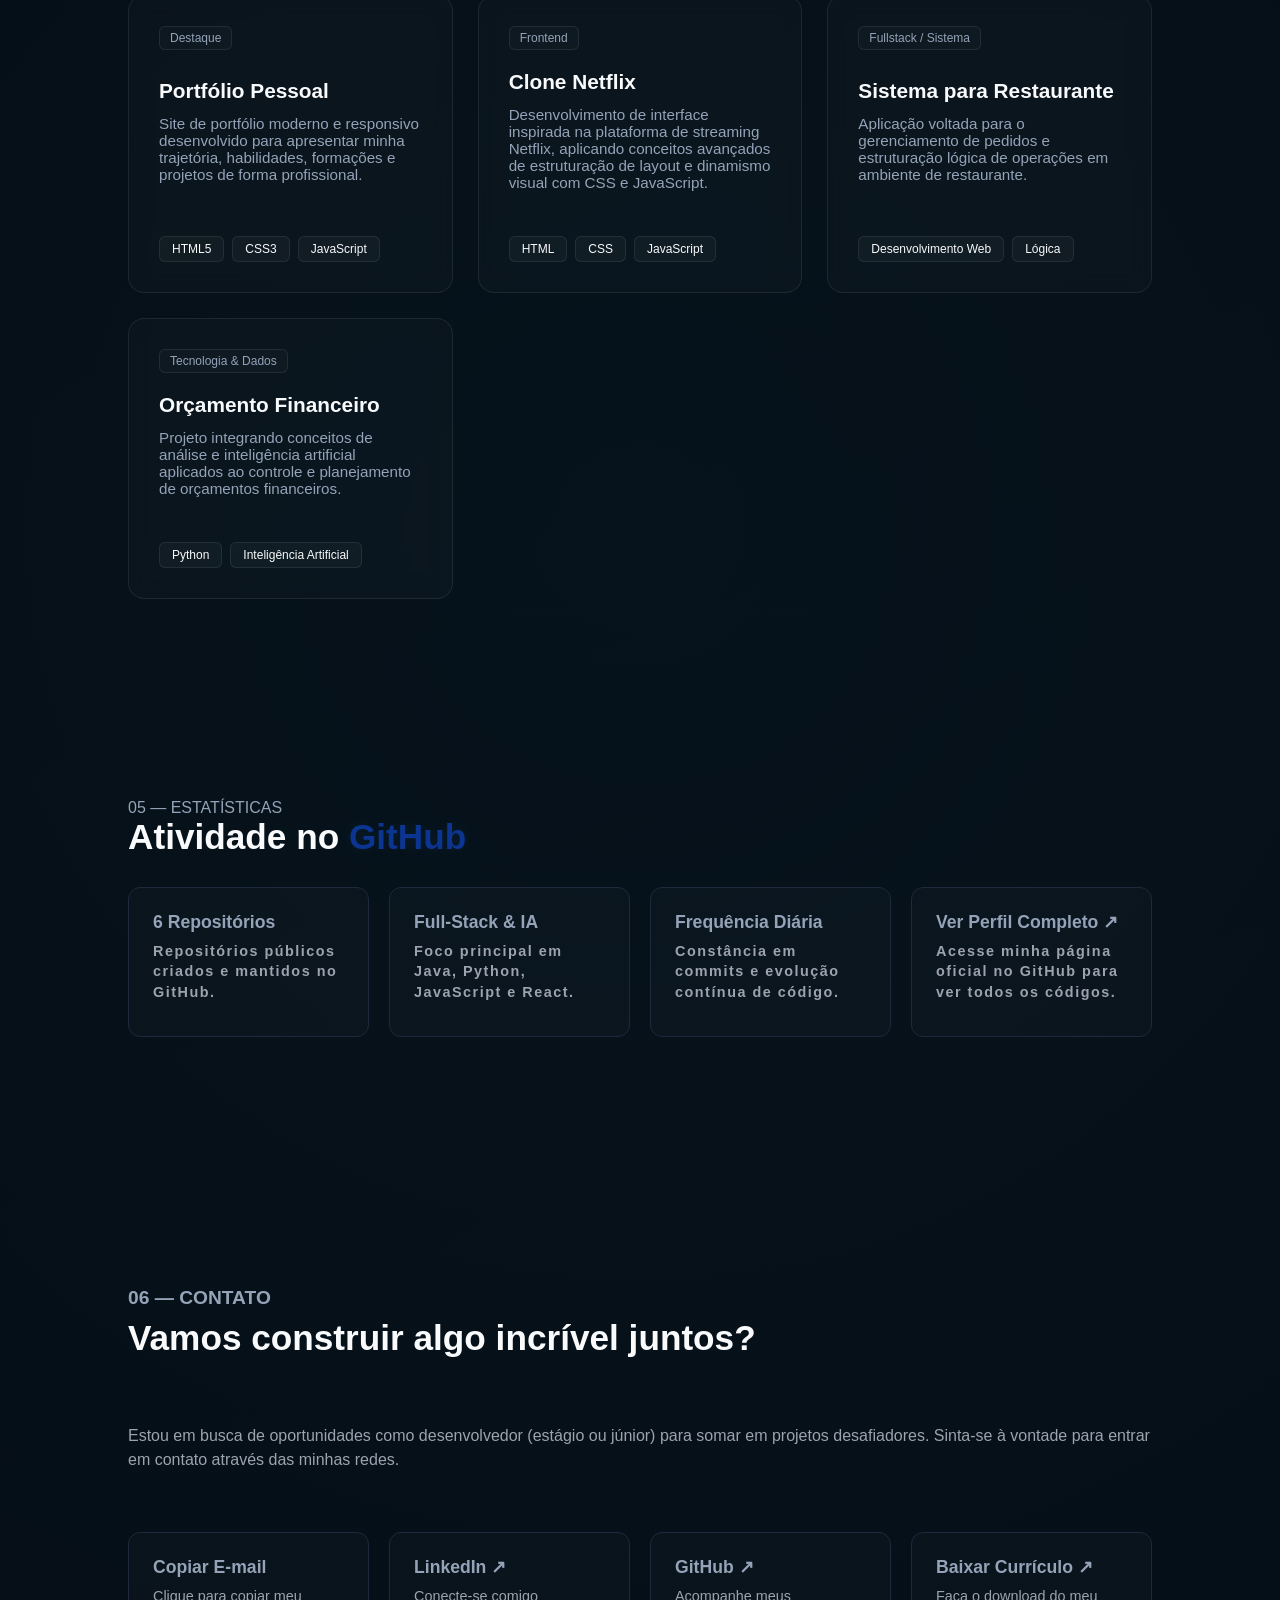
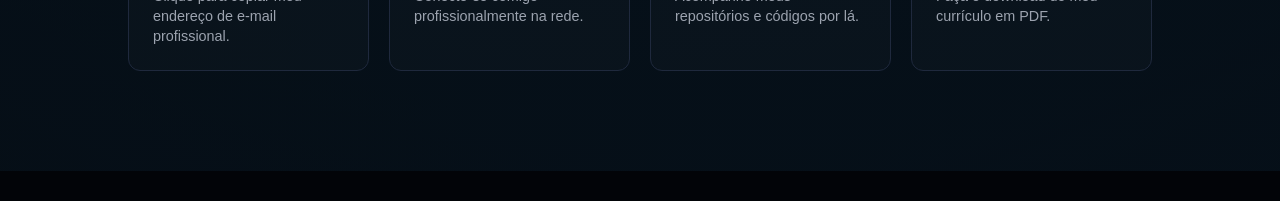
==== commit 608309e9: "Corrige menu, rolagem e tradução" ====
--- a/index.html
+++ b/index.html
@@ -19,13 +19,14 @@
         </button>
 
         <!-- 2. Centro: Menu de Navegação (Gaveta centralizada) -->
+      <!-- 2. Centro: Menu de Navegação (Gaveta centralizada) -->
         <nav id="nav-menu">
             <ul>
-                <li><a href="#about">Sobre</a></li>
-                <li><a href="#skills">Habilidades</a></li>
-                <li><a href="#education">Formação</a></li>
-                <li><a href="#projects">Projetos</a></li>
-                <li><a href="#stats">Estatísticas</a></li>
+                <li><a href="#sobre">Sobre</a></li>
+                <li><a href="#habilidades">Habilidades</a></li>
+                <li><a href="#formacao">Formação</a></li>
+                <li><a href="#projetos">Projetos</a></li>
+                <li><a href="#github-stats">Estatísticas</a></li>
                 <li><a href="#contato">Contato</a></li>
             </ul>
         </nav>
@@ -779,5 +780,72 @@
             });
         }
     </script>
+    <script>
+    document.addEventListener('DOMContentLoaded', () => {
+        // Seleciona todos os links de navegação
+        const links = document.querySelectorAll('nav a, .nav-menu a, .menu-toggle-btn ~ nav a');
+
+        links.forEach(link => {
+            link.addEventListener('click', function(e) {
+                const targetId = this.getAttribute('href');
+
+                // Verifica se é um link de âncora (começa com #)
+                if (targetId && targetId.startsWith('#')) {
+                    const targetElement = document.querySelector(targetId);
+
+                    if (targetElement) {
+                        e.preventDefault(); // Impede o salto seco
+                        
+                        // Rola suavemente até o elemento
+                        targetElement.scrollIntoView({
+                            behavior: 'smooth',
+                            block: 'start'
+                        });
+
+                        // Se o menu mobile estiver aberto, fecha ele após o clique
+                        const navMenu = document.querySelector('nav#nav-menu, .nav-menu');
+                        if (navMenu && window.innerWidth <= 768) {
+                            // Ajuste 'active' se o seu menu usar outra classe para fechar
+                            navMenu.classList.remove('active'); 
+                        }
+                    }
+                }
+            });
+        });
+    });
+</script>
+<script>
+    document.addEventListener('DOMContentLoaded', () => {
+        const langToggleBtn = document.getElementById('lang-toggle');
+        const menuLinks = document.querySelectorAll('nav#nav-menu ul li a');
+
+        if (langToggleBtn && menuLinks.length >= 6) {
+            langToggleBtn.addEventListener('click', () => {
+                const span = langToggleBtn.querySelector('span') || langToggleBtn;
+                const currentLang = span.innerText.trim();
+
+                if (currentLang === 'EN') {
+                    // Muda para Inglês
+                    menuLinks[0].innerText = 'About';
+                    menuLinks[1].innerText = 'Skills';
+                    menuLinks[2].innerText = 'Education';
+                    menuLinks[3].innerText = 'Projects';
+                    menuLinks[4].innerText = 'Stats';
+                    menuLinks[5].innerText = 'Contact';
+                    span.innerText = 'PT';
+                } else {
+                    // Volta para Português
+                    menuLinks[0].innerText = 'Sobre';
+                    menuLinks[1].innerText = 'Habilidades';
+                    menuLinks[2].innerText = 'Formação';
+                    menuLinks[3].innerText = 'Projetos';
+                    menuLinks[4].innerText = 'Estatísticas';
+                    menuLinks[5].innerText = 'Contato';
+                    span.innerText = 'EN';
+                }
+            });
+        }
+    });
+</script>
 </body>
 </html>
--- a/style.css
+++ b/style.css
@@ -1732,4 +1732,175 @@
     width: 100% !important;
     height: 100% !important;
     margin: 0 !important;
+}
+/* Força o botão de idioma a ter exatamente as mesmas dimensões e formato do botão de tema */
+#google_translate_element,
+.goog-te-gadget,
+.language-selector,
+button.lang-btn,
+div.lang-wrapper {
+    width: auto !important;
+}
+
+/* Remove o ícone de globo/bolinha gerado pelo Google Translate ou HTML interno */
+.goog-te-gadget img, 
+.goog-te-gadget .goog-te-combo ~ img,
+#google_translate_element img,
+.lang-btn i,
+.lang-btn svg {
+    display: none !important;
+}
+
+/* Padroniza o container do seletor de idioma para ficar idêntico ao botão da lua */
+header .header-actions-right *:has(#google_translate_element),
+.lang-toggle-btn {
+    width: 42px !important;
+    height: 42px !important;
+    min-width: 42px !important;
+    min-height: 42px !important;
+    border-radius: 10px !important;
+    padding: 0 !important;
+    display: flex !important;
+    align-items: center !important;
+    justify-content: center !important;
+    background: var(--card-bg) !important;
+    border: 1px solid var(--card-border) !important;
+    backdrop-filter: blur(10px) !important;
+    -webkit-backdrop-filter: blur(10px) !important;
+}
+
+/* Ajusta o select interno para ocupar o espaço sem criar elementos visuais indesejados */
+.goog-te-combo {
+    background: transparent !important;
+    border: none !important;
+    color: var(--text-heading) !important;
+    outline: none !important;
+    font-size: 0.85rem !important;
+    font-weight: 600 !important;
+    cursor: pointer !important;
+    padding: 0 !important;
+    text-align: center !important;
+}
+
+.goog-te-combo option {
+    background-color: var(--modal-bg, #0d1117) !important;
+    color: var(--text-heading) !important;
+}
+/* Força o sumiço do botão hambúrguer no Desktop */
+/* Adicionamos o seletor 'body ' na frente para aumentar a prioridade */
+body header .menu-toggle-btn,
+body header .hamburger-btn,
+body header .menu-btn {
+    display: none !important;
+}
+
+/* Restaura o botão apenas no mobile (abaixo de 768px) */
+@media (max-width: 768px) {
+    body header .menu-toggle-btn,
+    body header .hamburger-btn,
+    body header .menu-btn {
+        display: flex !important; /* ou block, dependendo do seu css original */
+    }
+}
+/* Esconde o botão hambúrguer no Desktop */
+#menu-toggle,
+.menu-toggle-btn {
+    display: none !important;
+}
+
+/* Mostra o botão hambúrguer apenas no Mobile (telas menores que 768px) */
+@media (max-width: 768px) {
+    #menu-toggle,
+    .menu-toggle-btn {
+        display: flex !important;
+    }
+}
+/* Padroniza os dois cards (Tema e Tradução) para terem exatamente o mesmo tamanho em qualquer tela */
+body header #theme-toggle,
+body header #lang-toggle,
+body header .theme-toggle-btn {
+    width: 42px !important;
+    height: 42px !important;
+    min-width: 42px !important;
+    min-height: 42px !important;
+    max-width: 42px !important;
+    max-height: 42px !important;
+    padding: 0 !important;
+    display: flex !important;
+    align-items: center !important;
+    justify-content: center !important;
+    box-sizing: border-box !important;
+    flex-shrink: 0 !important;
+    flex-grow: 0 !important;
+}
+@media (max-width: 768px) {
+    /* Posiciona o container dos botões no canto direito do cabeçalho */
+    body header .header-actions-right,
+    body header .header-container {
+        display: flex !important;
+        align-items: center !important;
+        justify-content: space-between !important;
+        width: 100% !important;
+    }
+
+    /* Agrupa os botões à direita e deixa o layout flexível */
+    body header .header-actions-right {
+        position: absolute !important;
+        right: 15px !important;
+        top: 15px !important;
+        width: auto !important;
+        gap: 6px !important;
+    }
+
+    /* Diminui o tamanho e deixa os cards mais discretos */
+    body header #theme-toggle,
+    body header #lang-toggle,
+    body header .theme-toggle-btn {
+        width: 32px !important;
+        height: 32px !important;
+        min-width: 32px !important;
+        min-height: 32px !important;
+        max-width: 32px !important;
+        max-height: 32px !important;
+        font-size: 0.75rem !important;
+        border-radius: 8px !important;
+        padding: 0 !important;
+        display: flex !important;
+        align-items: center !important;
+        justify-content: center !important;
+        background: rgba(255, 255, 255, 0.03) !important;
+        border: 1px solid rgba(255, 255, 255, 0.08) !important;
+    }
+
+    /* Diminui o ícone interno da lua/sol para acompanhar o novo tamanho */
+    body header #theme-toggle svg,
+    body header #theme-toggle i {
+        font-size: 0.8rem !important;
+        width: 14px !important;
+        height: 14px !important;
+    }
+}
+@media (max-width: 768px) {
+    /* Libera a rolagem geral da página no mobile */
+    html, body {
+        overflow-y: auto !important;
+        height: auto !important;
+    }
+
+    /* Permite que o menu abra sem bloquear o scroll e com rolagem interna própria se for grande */
+    nav#nav-menu,
+    .nav-menu,
+    .mobile-menu,
+    header nav {
+        overflow-y: auto !important;
+        max-height: 90vh !important;
+        -webkit-overflow-scrolling: touch !important;
+        pointer-events: auto !important;
+    }
+
+    /* Garante que elementos de sobreposição (overlay) não bloqueiem o toque de rolagem */
+    .modal-overlay,
+    .menu-overlay {
+        pointer-events: none !important;
+    }
 }
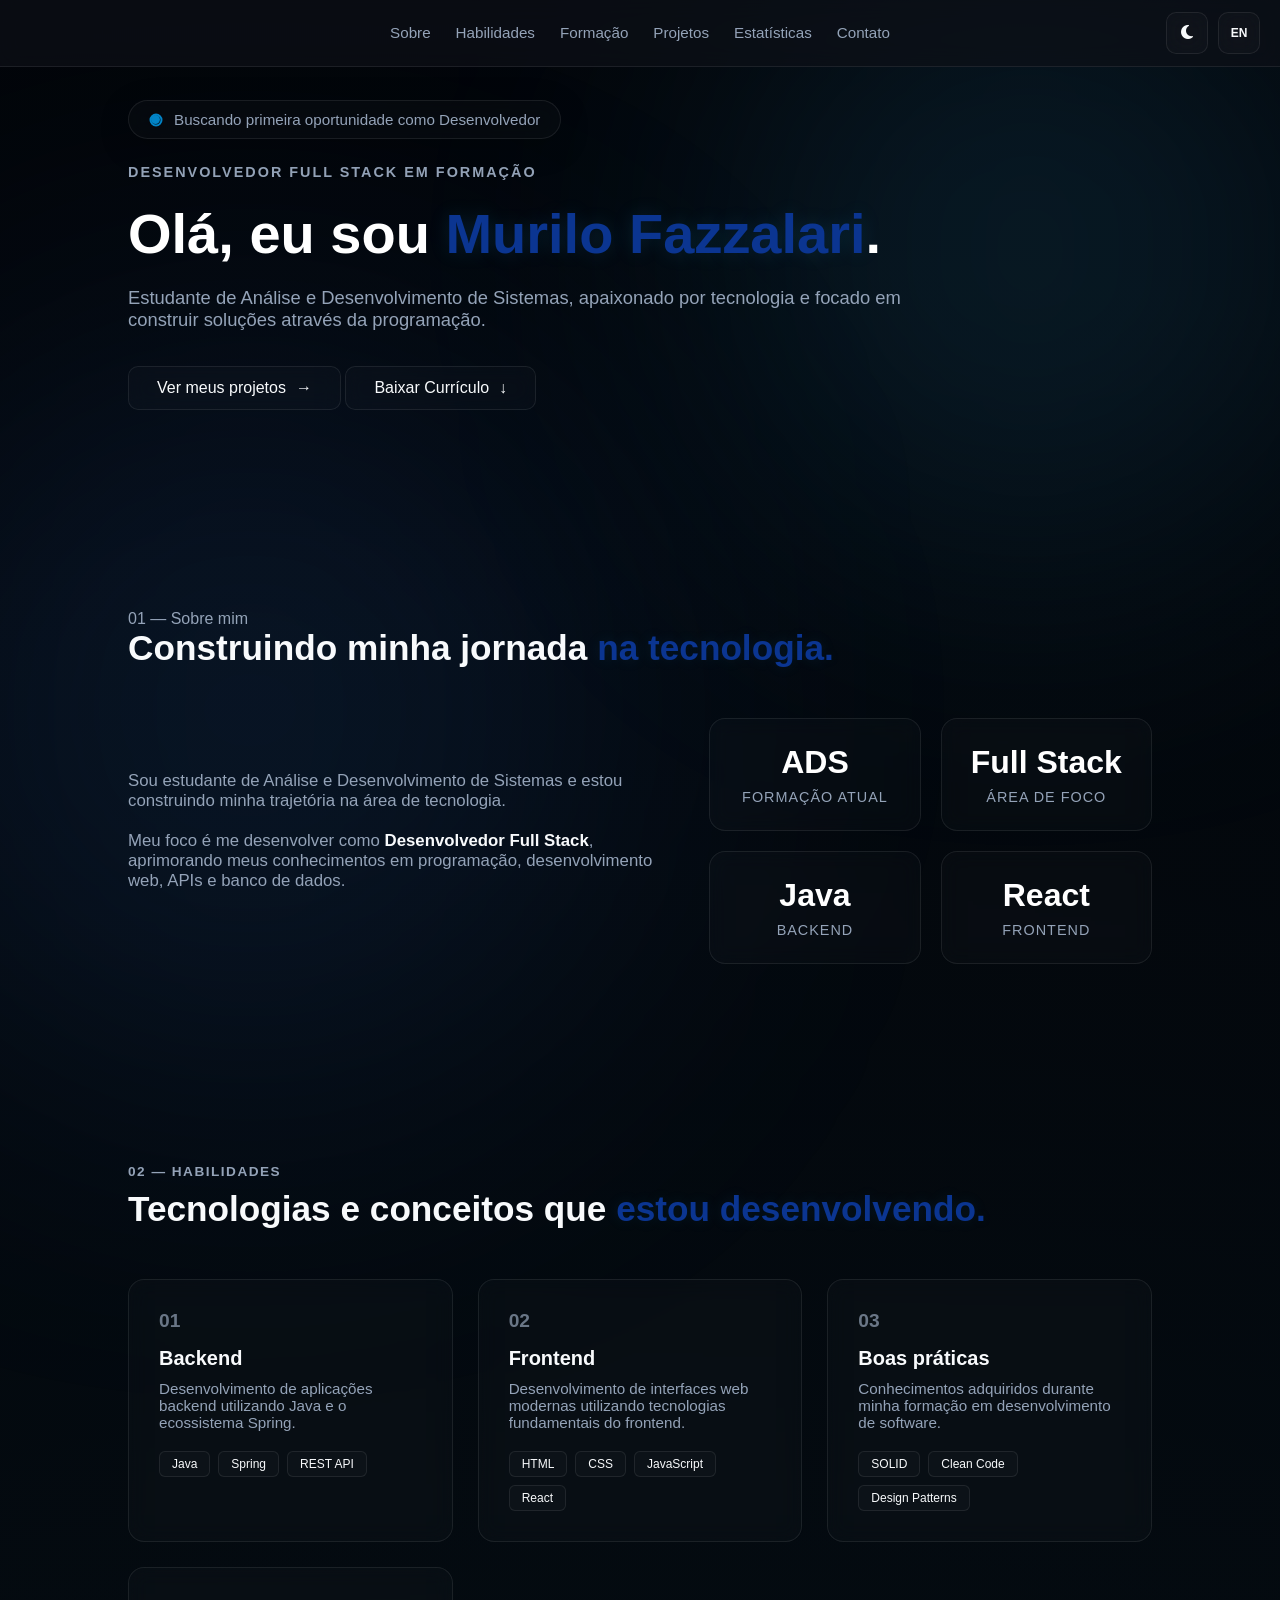
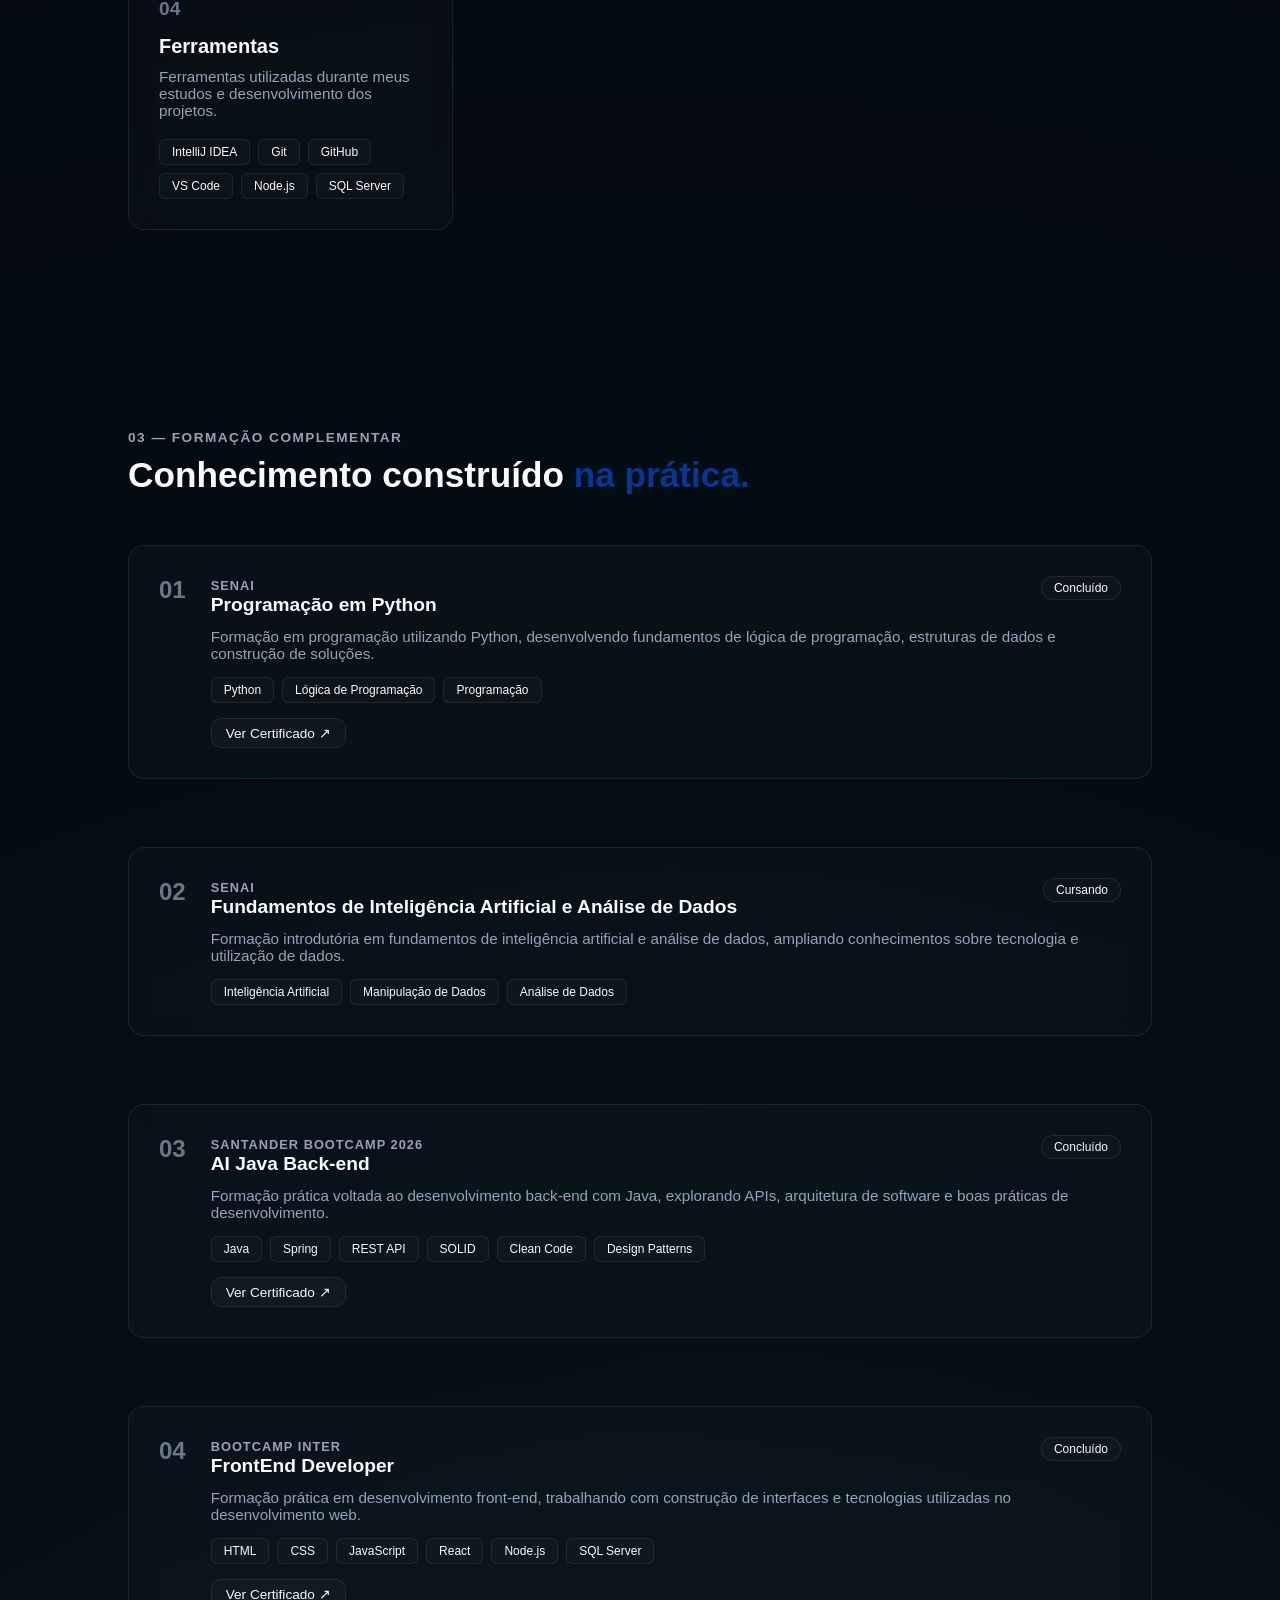
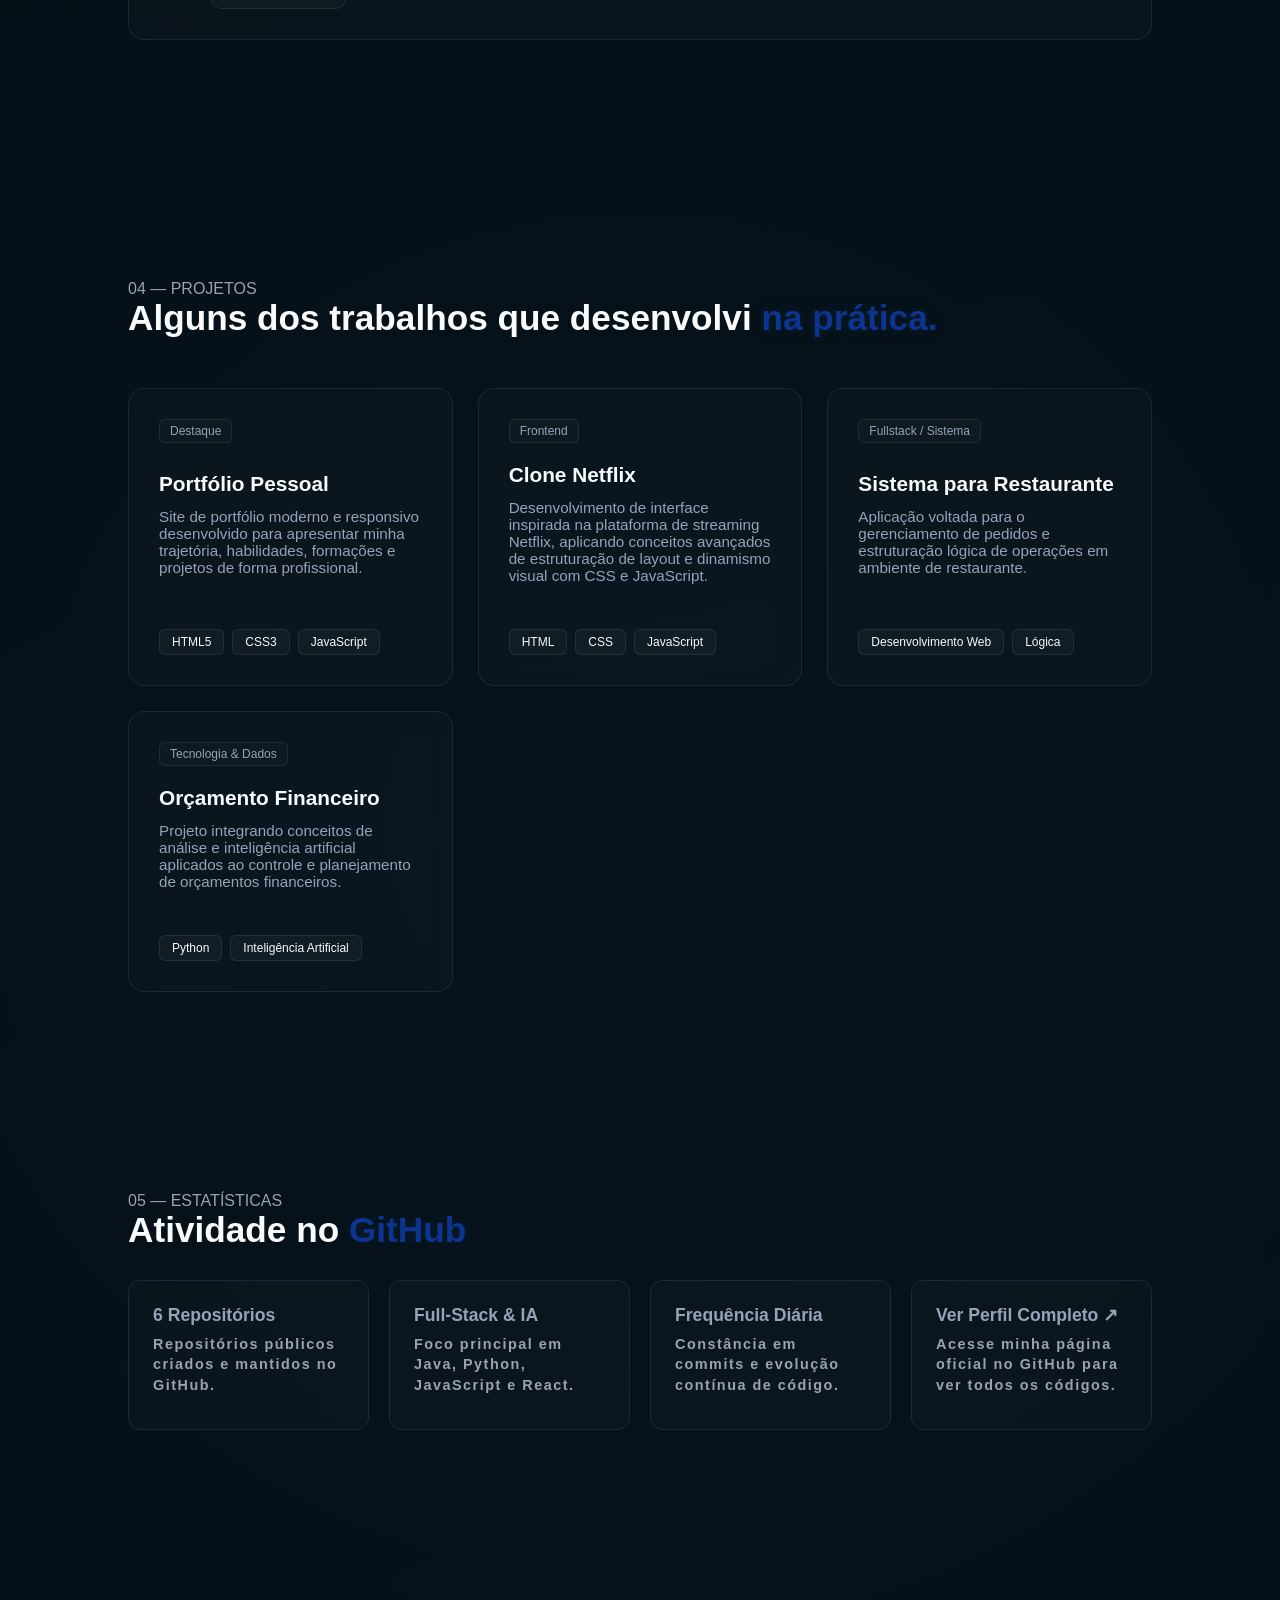
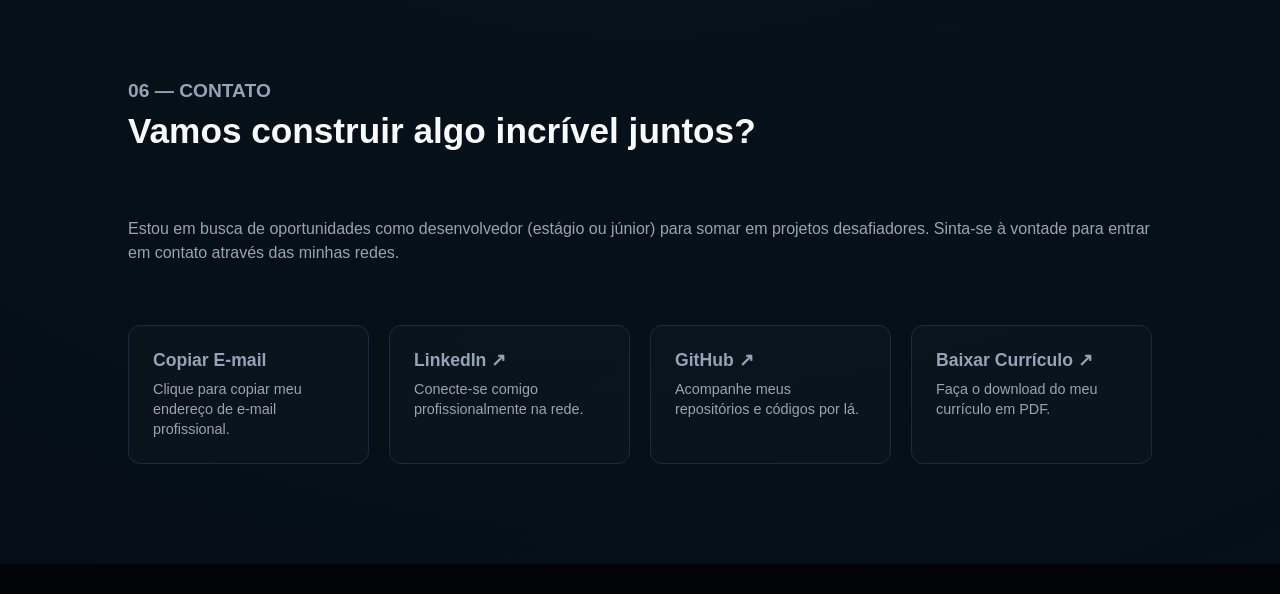
==== commit e38c36f3: "Atualiza traduções e estruturação do card de formação" ====
--- a/index.html
+++ b/index.html
@@ -175,100 +175,127 @@
     </section>
 
     <section id="formacao" class="education">
-        <div class="section-title">
-            <p data-translate="edu-tag">03 — FORMAÇÃO COMPLEMENTAR</p>
-            <h2 data-translate="edu-title">
-                Conhecimento construído
-                <span>na prática.</span>
-            </h2>
-        </div>
-
-        <div class="education-list">
-            <article class="education-card">
-                <div class="education-number">01</div>
-                <div class="education-content">
-                    <div class="education-header">
-                        <div>
-                            <span class="education-institution">SENAI</span>
-                            <h3 data-translate="edu-h3-1">Programação em Python</h3>
-                        </div>
-                        <span class="education-status" data-translate="edu-status-1">Concluído</span>
-                    </div>
-                    <p data-translate="edu-p-1">
-                        Formação em programação utilizando Python, desenvolvendo fundamentos de lógica de programação, estruturas de dados e construção de soluções.
-                    </p>
-                    <div class="education-tags">
-                        <span>Python</span>
-                        <span data-translate="tag-logica">Lógica de Programação</span>
-                        <span data-translate="tag-prog">Programação</span>
-                    </div>
-                    <div style="margin-top: 15px;">
-                        <a href="Python.pdf" target="_blank" class="btn-glass" style="font-size: 0.85rem; padding: 6px 14px; display: inline-flex; align-items: center; gap: 6px;" data-translate="btn-cert">
-                            Ver Certificado ↗
-                        </a>
-                    </div>
-                </div>
-            </article>
-        
-            <article class="education-card">
-                <div class="education-number">02</div>
-                <div class="education-content">
-                    <div class="education-header">
-                        <div>
-                            <span class="education-institution">Santander Bootcamp 2026</span>
-                            <h3 data-translate="edu-h3-2">AI Java Back-end</h3>
-                        </div>
-                        <span class="education-status" data-translate="edu-status-2">Concluído</span>
-                    </div>
-                    <p data-translate="edu-p-2">
-                        Formação prática voltada ao desenvolvimento back-end com Java, explorando APIs, arquitetura de software e boas práticas de desenvolvimento.
-                    </p>
-                    <div class="education-tags">
-                        <span>Java</span>
-                        <span>Spring</span>
-                        <span>REST API</span>
-                        <span>SOLID</span>
-                        <span>Clean Code</span>
-                        <span>Design Patterns</span>
-                    </div>
-                    <div style="margin-top: 15px;">
-                        <a href="Santander.pdf" target="_blank" class="btn-glass" style="font-size: 0.85rem; padding: 6px 14px; display: inline-flex; align-items: center; gap: 6px;" data-translate="btn-cert2">
-                            Ver Certificado ↗
-                        </a>
-                    </div>
-                </div>
-            </article>
-
-            <article class="education-card">
-                <div class="education-number">03</div>
-                <div class="education-content">
-                    <div class="education-header">
-                        <div>
-                            <span class="education-institution">Bootcamp Inter</span>
-                            <h3 data-translate="edu-h3-3">FrontEnd Developer</h3>
-                        </div>
-                        <span class="education-status" data-translate="edu-status-3">Concluído</span>
-                    </div>
-                    <p data-translate="edu-p-3">
-                        Formação prática em desenvolvimento front-end, trabalhando com construção de interfaces e tecnologias utilizadas no desenvolvimento web.
-                    </p>
-                    <div class="education-tags">
-                        <span>HTML</span>
-                        <span>CSS</span>
-                        <span>JavaScript</span>
-                        <span>React</span>
-                        <span>Node.js</span>
-                        <span>SQL Server</span>
-                    </div>
-                    <div style="margin-top: 15px;">
-                        <a href="Inter.pdf" target="_blank" class="btn-glass" style="font-size: 0.85rem; padding: 6px 14px; display: inline-flex; align-items: center; gap: 6px;" data-translate="btn-cert3">
-                            Ver Certificado ↗
-                        </a>
-                    </div>
-                </div>
-            </article>
-        </div>
-    </section>
+    <div class="section-title">
+        <p data-translate="edu-tag">03 — FORMAÇÃO COMPLEMENTAR</p>
+        <h2 data-translate="edu-title">
+            Conhecimento construído
+            <span>na prática.</span>
+        </h2>
+    </div>
+
+    <div class="education-list">
+        <!-- Card 1: Python -->
+        <article class="education-card">
+            <div class="education-number">01</div>
+            <div class="education-content">
+                <div class="education-header">
+                    <div>
+                        <span class="education-institution">SENAI</span>
+                        <h3 data-translate="edu-h3-1">Programação em Python</h3>
+                    </div>
+                    <span class="education-status" data-translate="edu-status-1">Concluído</span>
+                </div>
+                <p data-translate="edu-p-1">
+                    Formação em programação utilizando Python, desenvolvendo fundamentos de lógica de programação, estruturas de dados e construção de soluções.
+                </p>
+                <div class="education-tags">
+                    <span>Python</span>
+                    <span data-translate="tag-logica">Lógica de Programação</span>
+                    <span data-translate="tag-prog">Programação</span>
+                </div>
+                <div style="margin-top: 15px;">
+                    <a href="Python.pdf" target="_blank" class="btn-glass" style="font-size: 0.85rem; padding: 6px 14px; display: inline-flex; align-items: center; gap: 6px;" data-translate="btn-cert">
+                        Ver Certificado ↗
+                    </a>
+                </div>
+            </div>
+        </article>
+
+        <!-- Card 2: IA e Análise de Dados (Movido para fora e padronizado) -->
+        <article class="education-card">
+    <div class="education-number">02</div>
+    <div class="education-content">
+        <div class="education-header">
+            <div>
+                <span class="education-institution">SENAI</span>
+                <h3 data-translate="edu-h3-2">Fundamentos de Inteligência Artificial e Análise de Dados</h3>
+            </div>
+            <span class="education-status" data-translate="edu-status-2">Cursando</span>
+        </div>
+        <p data-translate="edu-p-2">
+            Formação introdutória em fundamentos de inteligência
+            artificial e análise de dados, ampliando conhecimentos
+            sobre tecnologia e utilização de dados.
+        </p>
+        <div class="education-tags">
+            <span data-translate="tag-ia">Inteligência Artificial</span>
+            <span data-translate="tag-manipulacao">Manipulação de Dados</span>
+            <span data-translate="tag-analise">Análise de Dados</span>
+        </div>
+    </div>
+</article>
+
+        <!-- Card 3: Santander Bootcamp -->
+        <article class="education-card">
+            <div class="education-number">03</div>
+            <div class="education-content">
+                <div class="education-header">
+                    <div>
+                        <span class="education-institution">Santander Bootcamp 2026</span>
+                        <h3 data-translate="edu-h3-2">AI Java Back-end</h3>
+                    </div>
+                    <span class="education-status" data-translate="edu-status-2">Concluído</span>
+                </div>
+                <p data-translate="edu-p-2">
+                    Formação prática voltada ao desenvolvimento back-end com Java, explorando APIs, arquitetura de software e boas práticas de desenvolvimento.
+                </p>
+                <div class="education-tags">
+                    <span>Java</span>
+                    <span>Spring</span>
+                    <span>REST API</span>
+                    <span>SOLID</span>
+                    <span>Clean Code</span>
+                    <span>Design Patterns</span>
+                </div>
+                <div style="margin-top: 15px;">
+                    <a href="Santander.pdf" target="_blank" class="btn-glass" style="font-size: 0.85rem; padding: 6px 14px; display: inline-flex; align-items: center; gap: 6px;" data-translate="btn-cert2">
+                        Ver Certificado ↗
+                    </a>
+                </div>
+            </div>
+        </article>
+
+        <!-- Card 4: Bootcamp Inter -->
+        <article class="education-card">
+            <div class="education-number">04</div>
+            <div class="education-content">
+                <div class="education-header">
+                    <div>
+                        <span class="education-institution">Bootcamp Inter</span>
+                        <h3 data-translate="edu-h3-3">FrontEnd Developer</h3>
+                    </div>
+                    <span class="education-status" data-translate="edu-status-3">Concluído</span>
+                </div>
+                <p data-translate="edu-p-3">
+                    Formação prática em desenvolvimento front-end, trabalhando com construção de interfaces e tecnologias utilizadas no desenvolvimento web.
+                </p>
+                <div class="education-tags">
+                    <span>HTML</span>
+                    <span>CSS</span>
+                    <span>JavaScript</span>
+                    <span>React</span>
+                    <span>Node.js</span>
+                    <span>SQL Server</span>
+                </div>
+                <div style="margin-top: 15px;">
+                    <a href="Inter.pdf" target="_blank" class="btn-glass" style="font-size: 0.85rem; padding: 6px 14px; display: inline-flex; align-items: center; gap: 6px;" data-translate="btn-cert3">
+                        Ver Certificado ↗
+                    </a>
+                </div>
+            </div>
+        </article>
+    </div>
+</section>
 
     <section id="projetos">
         <div class="section-title">
@@ -580,23 +607,31 @@
         const savedTheme = localStorage.getItem('portfolio-theme');
         if (savedTheme === 'light') {
             body.classList.add('light-theme');
-            themeIcon.classList.remove('fa-moon');
-            themeIcon.classList.add('fa-sun');
-        }
-
-        themeToggleBtn.addEventListener('click', () => {
-            body.classList.toggle('light-theme');
-           
-            if (body.classList.contains('light-theme')) {
-                localStorage.setItem('portfolio-theme', 'light');
+            if (themeIcon) {
                 themeIcon.classList.remove('fa-moon');
                 themeIcon.classList.add('fa-sun');
-            } else {
-                localStorage.setItem('portfolio-theme', 'dark');
-                themeIcon.classList.remove('fa-sun');
-                themeIcon.classList.add('fa-moon');
             }
-        });
+        }
+
+        if (themeToggleBtn) {
+            themeToggleBtn.addEventListener('click', () => {
+                body.classList.toggle('light-theme');
+                
+                if (body.classList.contains('light-theme')) {
+                    localStorage.setItem('portfolio-theme', 'light');
+                    if (themeIcon) {
+                        themeIcon.classList.remove('fa-moon');
+                        themeIcon.classList.add('fa-sun');
+                    }
+                } else {
+                    localStorage.setItem('portfolio-theme', 'dark');
+                    if (themeIcon) {
+                        themeIcon.classList.remove('fa-sun');
+                        themeIcon.classList.add('fa-moon');
+                    }
+                }
+            });
+        }
     </script>
 
     <script>
@@ -664,25 +699,37 @@
             "skill-h3-4": "Tools",
             "skill-p-4": "Tools used during my studies and project development.",
 
-            // Formação
-            "edu-tag": "03 — COMPLEMENTARY EDUCATION",
-            "edu-title": "Knowledge built <span>in practice.</span>",
-            "edu-h3-1": "Python Programming",
-            "edu-status-1": "Completed",
-            "edu-p-1": "Programming education using Python, developing programming logic fundamentals, data structures, and solution building.",
-            "tag-logica": "Programming Logic",
-            "tag-prog": "Programming",
-            "btn-cert": "View Certificate ↗",
-            
-            "edu-h3-2": "AI Java Back-end",
-            "edu-status-2": "Completed",
-            "edu-p-2": "Practical training focused on Java back-end development, exploring APIs, software architecture, and development best practices.",
-            "btn-cert2": "View Certificate ↗",
-
-            "edu-h3-3": "FrontEnd Developer",
-            "edu-status-3": "Completed",
-            "edu-p-3": "Practical training in front-end development, working with interface building and technologies used in web development.",
-            "btn-cert3": "View Certificate ↗",
+          // Formação
+"edu-tag": "03 — COMPLEMENTARY EDUCATION",
+"edu-title": "Knowledge built <span>in practice.<span>",
+
+// Card 1
+"edu-h3-1": "Python Programming",
+"edu-status-1": "Completed",
+"edu-p-1": "Programming education using Python, developing programming logic fundamentals, data structures, and solution building.",
+"tag-logica": "Programming Logic",
+"tag-prog": "Programming",
+"btn-cert": "View Certificate ↗",
+
+// Card 2 (Adicionado e corrigido)
+"edu-h3-2": "Fundamentals of Artificial Intelligence and Data Analysis",
+"edu-status-2": "In Progress",
+"edu-p-2": "Introductory training in artificial intelligence and data analysis fundamentals, expanding knowledge on technology and data utilization.",
+"tag-ia": "Artificial Intelligence",
+"tag-manipulacao": "Data Manipulation",
+"tag-analise": "Data Analysis",
+
+// Card 3
+"edu-h3-3": "AI Java Back-end",
+"edu-status-3": "Completed",
+"edu-p-3": "Practical training focused on Java back-end development, exploring APIs, software architecture, and development best practices.",
+"btn-cert3": "View Certificate ↗",
+
+// Card 4
+"edu-h3-4": "FrontEnd Developer",
+"edu-status-4": "Completed",
+"edu-p-4": "Practical training in front-end development, working with interface building and technologies used in web development.",
+"btn-cert4": "View Certificate ↗",
 
             // Projetos
             "proj-tag": "04 — PROJECTS",
@@ -817,31 +864,33 @@
 <script>
     document.addEventListener('DOMContentLoaded', () => {
         const langToggleBtn = document.getElementById('lang-toggle');
-        const menuLinks = document.querySelectorAll('nav#nav-menu ul li a');
-
-        if (langToggleBtn && menuLinks.length >= 6) {
+        
+        if (langToggleBtn) {
             langToggleBtn.addEventListener('click', () => {
                 const span = langToggleBtn.querySelector('span') || langToggleBtn;
                 const currentLang = span.innerText.trim();
-
-                if (currentLang === 'EN') {
-                    // Muda para Inglês
-                    menuLinks[0].innerText = 'About';
-                    menuLinks[1].innerText = 'Skills';
-                    menuLinks[2].innerText = 'Education';
-                    menuLinks[3].innerText = 'Projects';
-                    menuLinks[4].innerText = 'Stats';
-                    menuLinks[5].innerText = 'Contact';
-                    span.innerText = 'PT';
-                } else {
-                    // Volta para Português
-                    menuLinks[0].innerText = 'Sobre';
-                    menuLinks[1].innerText = 'Habilidades';
-                    menuLinks[2].innerText = 'Formação';
-                    menuLinks[3].innerText = 'Projetos';
-                    menuLinks[4].innerText = 'Estatísticas';
-                    menuLinks[5].innerText = 'Contato';
-                    span.innerText = 'EN';
+                
+                // Seleciona os links dentro do menu com segurança
+                const menuLinks = document.querySelectorAll('nav#nav-menu ul li a');
+
+                if (menuLinks && menuLinks.length >= 6) {
+                    if (currentLang === 'EN') {
+                        menuLinks[0].innerText = 'About';
+                        menuLinks[1].innerText = 'Skills';
+                        menuLinks[2].innerText = 'Education';
+                        menuLinks[3].innerText = 'Projects';
+                        menuLinks[4].innerText = 'Stats';
+                        menuLinks[5].innerText = 'Contact';
+                        span.innerText = 'PT';
+                    } else {
+                        menuLinks[0].innerText = 'Sobre';
+                        menuLinks[1].innerText = 'Habilidades';
+                        menuLinks[2].innerText = 'Formação';
+                        menuLinks[3].innerText = 'Projetos';
+                        menuLinks[4].innerText = 'Estatísticas';
+                        menuLinks[5].innerText = 'Contato';
+                        span.innerText = 'EN';
+                    }
                 }
             });
         }
--- a/style.css
+++ b/style.css
@@ -1903,4 +1903,13 @@
     .menu-overlay {
         pointer-events: none !important;
     }
+}/* Espaçamento para os cards de formação complementar */
+.education-list {
+    display: flex;
+    flex-direction: column;
+    gap: 28px; /* Controla o espaço exato entre um card e outro */
+}
+
+.education-card {
+    margin-bottom: 40px; /* Respiro extra de segurança */
 }
